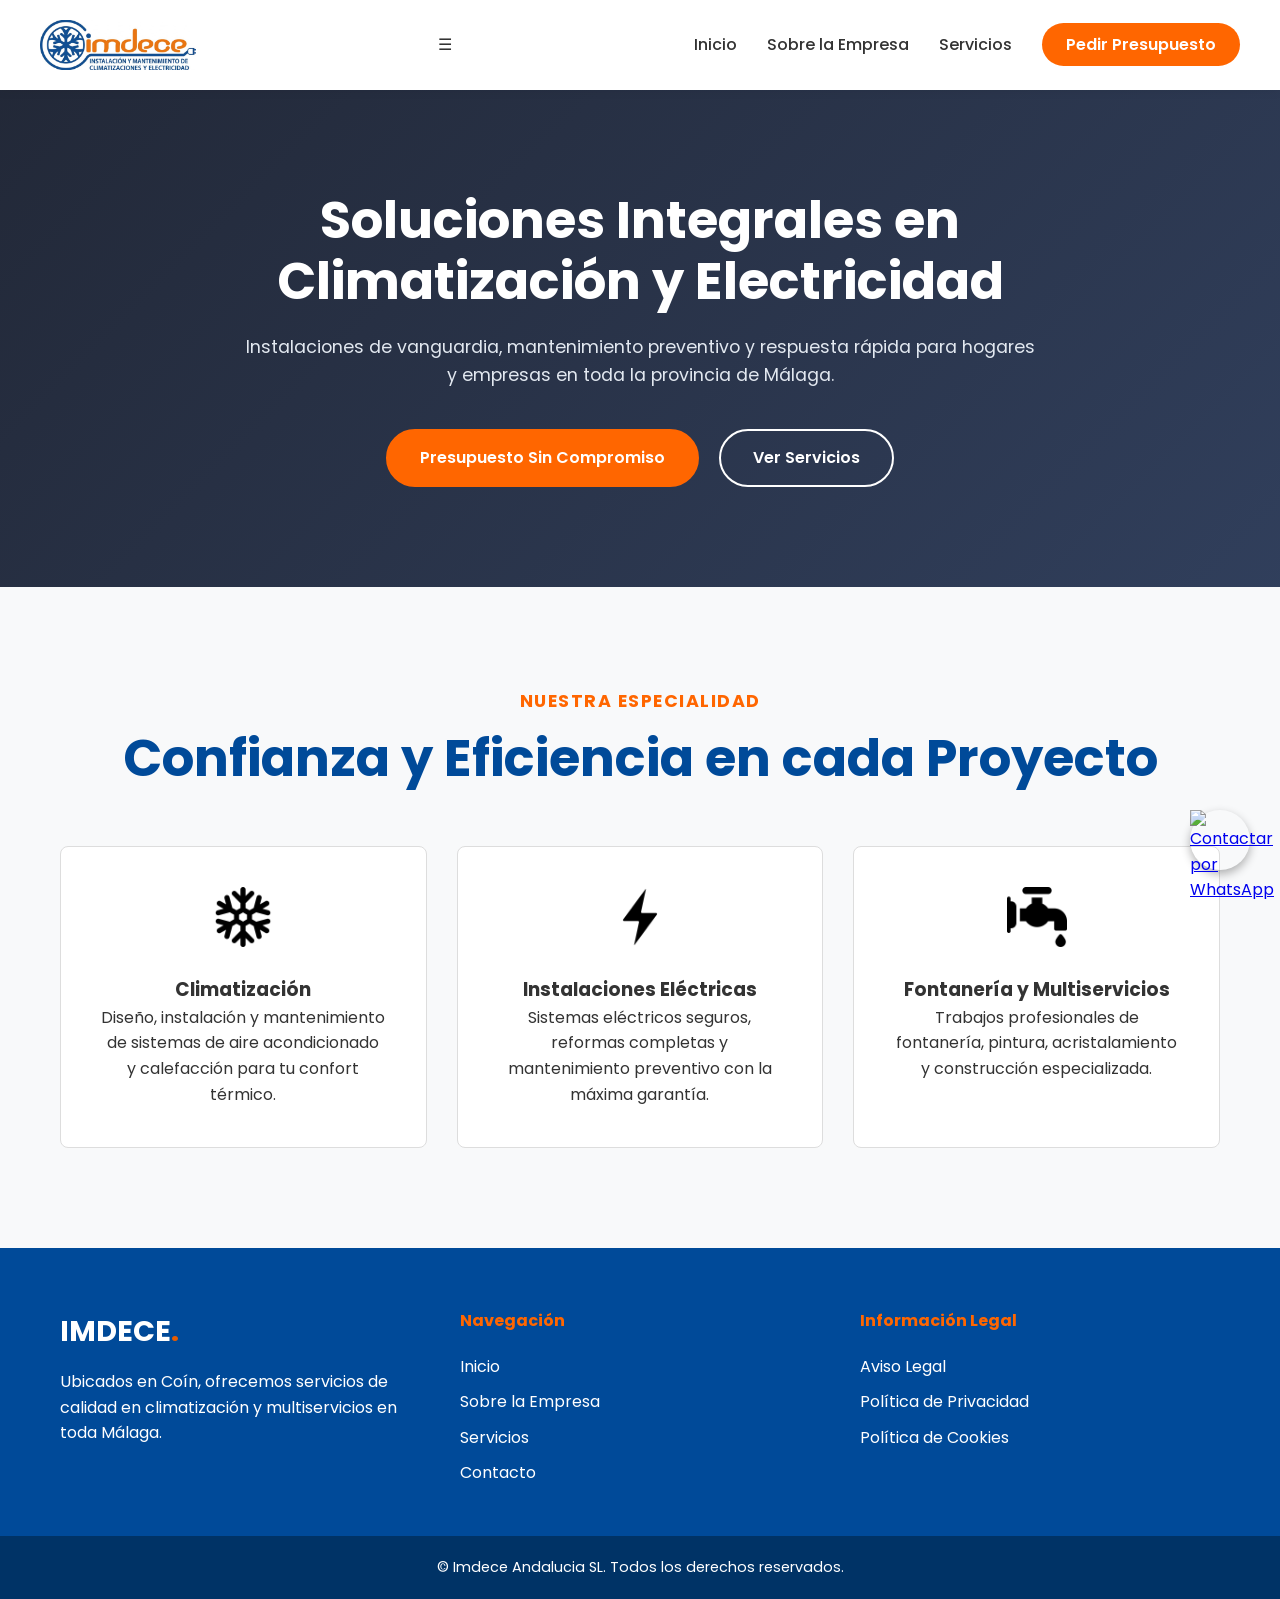
==== index.html @ d40ebedf "He modificado un par de cosas en el css para que la pagina se pueda ver bien en dispositivos móviles" ====
<!DOCTYPE html>
<html lang="es">

<head>
    <meta charset="UTF-8">
    <meta name="viewport" content="width=device-width, initial-scale=1.0">
    <link rel="icon" href="images/favicon.ico?v=2" type="image/x-icon">
    <link rel="apple-touch-icon" sizes="180x180" href="images/apple-touch-icon.png?v=2">
    <link rel="icon" type="image/png" sizes="32x32" href="images/favicon-32x32.png?v=2">
    <link rel="icon" type="image/png" sizes="16x16" href="images/favicon-16x16.png?v=2">
    <title>IMDECE | Climatización, Electricidad y Fontanería en Málaga</title>

    <link rel="stylesheet" href="styles.css">
    <link href="https://fonts.googleapis.com/css2?family=Poppins:wght@300;400;600;700&display=swap" rel="stylesheet">

</head>

<body>
    <header>
        <div class="logo">
            <a href="index.html">
                <img src="images/logo.png" alt="Logo IMDECE" class="img-logo">
            </a>
        </div>

        <div class="boton-menu" id="menu-movil">&#9776;</div>

        <nav>
            <ul class="lista">
                <li><a href="index.html">Inicio</a></li>
                <li><a href="pages/sobreEmpresa.html">Sobre la Empresa</a></li>
                <li><a href="pages/servicios.html">Servicios</a></li>
                <li><a href="pages/contacto.html" class="btn-contacto">Pedir Presupuesto</a></li>
            </ul>
        </nav>
    </header>

    <main>
        <div id="inicio" class="portada-principal">
            <div class="contenedor">
                <div class="contenido-portada">
                    <h1>Soluciones Integrales en Climatización y Electricidad</h1>
                    <p>Instalaciones de vanguardia, mantenimiento preventivo y respuesta rápida para hogares y empresas
                        en toda la provincia de Málaga. </p>
                    <div class="botones-portada">
                        <a href="pages/contacto.html" class="boton-principal">Presupuesto Sin Compromiso</a>
                        <a href="pages/servicios.html" class="boton-secundario">Ver Servicios</a>
                    </div>
                </div>
            </div>
        </div>

        <div class="seccion-servicios">
            <div class="contenedor">
                <div class="cabecera-seccion">
                    <span class="etiqueta-seccion">Nuestra Especialidad</span>
                    <h2 class="titulo-seccion">Confianza y Eficiencia en cada Proyecto</h2>
                </div>

                <div class="cuadro-servicios">
                    <div class="tarjeta-servicio animacion-aparecer">
                        <div class="icono-tarjeta">
                            <img src="images/cristal-de-hielo.png" alt="Icono Climatización">
                        </div>
                        <h3>Climatización</h3>
                        <p>Diseño, instalación y mantenimiento de sistemas de aire acondicionado y calefacción para tu
                            confort térmico.</p>
                    </div>
                    <div class="tarjeta-servicio animacion-aparecer">
                        <div class="icono-tarjeta">
                            <img src="images/rayo.png" alt="Icono Electricidad">
                        </div>
                        <h3>Instalaciones Eléctricas</h3>
                        <p>Sistemas eléctricos seguros, reformas completas y mantenimiento preventivo con la máxima
                            garantía.</p>
                    </div>
                    <div class="tarjeta-servicio animacion-aparecer">
                        <div class="icono-tarjeta">
                            <img src="images/agua.png" alt="Icono Fontanería y Reformas">
                        </div>
                        <h3>Fontanería y Multiservicios</h3>
                        <p>Trabajos profesionales de fontanería, pintura, acristalamiento y construcción especializada.
                        </p>
                    </div>
                </div>
            </div>
        </div>

        </div>
        </div>
    </main>

    <footer>
        <div class="footer-contenedor">
            <div class="footer-columna">
                <h3 class="footer-logo">IMDECE<span class="punto-naranja">.</span></h3>
                <p>Ubicados en Coín, ofrecemos servicios de calidad en climatización y multiservicios en toda Málaga.
                </p>
            </div>

            <div class="footer-columna">
                <h4>Navegación</h4>
                <ul>
                    <li><a href="index.html">Inicio</a></li>
                    <li><a href="pages/sobreEmpresa.html">Sobre la Empresa</a></li>
                    <li><a href="pages/servicios.html">Servicios</a></li>
                    <li><a href="pages/contacto.html">Contacto</a></li>
                </ul>
            </div>

            <div class="footer-columna">
                <h4>Información Legal</h4>
                <ul>
                    <li><a href="#">Aviso Legal</a></li>
                    <li><a href="#">Política de Privacidad</a></li>
                    <li><a href="#">Política de Cookies</a></li>
                </ul>
            </div>
        </div>

        <div class="barra-copyright">
            <div class="footer-contenedor2">
                <p>&copy; <span id="anio-actual"></span> Imdece Andalucia SL. Todos los derechos reservados.</p>
            </div>
        </div>
    </footer>

    <a href="https://wa.me/34662602040" class="boton-whatsapp-flotante" target="_blank">
        <img src="images/WhatsApp.png" alt="Contactar por WhatsApp">
    </a>
    <script src="../js/javascript.js"></script>
</body>

</html>
---- styles.css ----
/* =========================================
   ESTILOS BASE (GLOBAL)
========================================= */
* {
    margin: 0;
    padding: 0;
    box-sizing: border-box;
}

body {
    font-family: 'Poppins', sans-serif;
    color: #333333;
    background-color: #ffffff;
    line-height: 1.6;
    display: flex;
    flex-direction: column;
    min-height: 100vh;
}

.contenedor {
    max-width: 1200px;
    margin: 0 auto;
    padding: 0 20px;
    width: 100%;
}

main {
    flex: 1;
}

/* =========================================
   CABECERA (GLOBAL - TODAS LAS PÁGINAS)
========================================= */
header {
    background-color: #ffffff;
    box-shadow: 0 2px 10px rgba(0, 0, 0, 0.05);
    position: sticky;
    top: 0;
    padding: 20px 40px; 
    display: flex;
    justify-content: space-between;
    align-items: center;
    z-index: 100;
}

.logo {
    display: flex;
    align-items: center;
    max-width: 200px; 
}

.img-logo {
    display: block;
    max-height: 50px; 
    width: 100%;      
    height: auto;    
    object-fit: contain; 
}

.lista {
    list-style: none;
    display: flex;
    align-items: center;
    gap: 30px;
}

.lista a {
    text-decoration: none;
    color: #333333;
    font-weight: 500;
    transition: color 0.3s ease;
}

.lista a:hover {
    color: #004a99;
}

.lista a.btn-contacto {
    background-color: #ff6600;
    color: #ffffff;
    padding: 10px 24px;
    border-radius: 50px;
    font-weight: 600;
    transition: all 0.3s ease;
}

.lista a.btn-contacto:hover {
    background-color: #e65c00;
}

/* =========================================
   PORTADAS (INDEX Y INTERNAS)
========================================= */
.portada-principal {
    background: linear-gradient(135deg, rgba(10, 17, 34, 0.9) 0%, rgba(26, 42, 74, 0.9) 100%);
    padding: 100px 0;
    text-align: center;
    color: #ffffff;
}

.contenido-portada {
    max-width: 800px;
    margin: 0 auto;
}

.contenido-portada h1 {
    font-size: 3.2rem;
    margin-bottom: 20px;
    line-height: 1.2;
}

.contenido-portada p {
    font-size: 1.1rem;
    color: #e2e8f0;
    margin-bottom: 40px;
}

.botones-portada {
    display: flex;
    justify-content: center;
    gap: 20px;
}

.boton-principal,
.boton-secundario {
    padding: 14px 32px;
    text-decoration: none;
    font-weight: 600;
    border-radius: 50px;
    transition: all 0.3s ease;
}

.boton-principal {
    background-color: #ff6600;
    color: #ffffff;
    border: 2px solid #ff6600;
}

.boton-principal:hover {
    background-color: #e65c00;
    border-color: #e65c00;
}

.boton-secundario {
    border: 2px solid #ffffff;
    color: #ffffff;
}

.boton-secundario:hover {
    background-color: #ffffff;
    color: #004a99;
}

.portada-interna {
    background: linear-gradient(135deg, rgba(10, 17, 34, 0.9) 0%, rgba(0, 74, 153, 0.9) 100%);
    padding: 60px 0;
    text-align: center;
    color: #ffffff;
}

/* =========================================
   SERVICIOS Y VALORES (INDEX Y EMPRESA)
========================================= */
.seccion-servicios,
.seccion-valores {
    padding: 100px 0;
    background-color: #f8f9fa;
}

.cabecera-seccion {
    text-align: center;
    margin-bottom: 60px;
}

.etiqueta-seccion {
    display: block;
    color: #ff6600;
    font-weight: 700;
    text-transform: uppercase;
    font-size: 1.1rem;
    letter-spacing: 1.5px;
    margin-bottom: 15px;
}

/* Títulos (Grande y a la izquierda por defecto) */
.titulo-seccion {
    color: #004a99;
    font-size: 3.2rem;
    font-weight: 700;
    margin-bottom: 20px;
    line-height: 1.1;
    text-align: left;
}

/* Obligamos a centrar los títulos en la cabecera de la página principal */
.cabecera-seccion .titulo-seccion {
    text-align: center;
}

.cuadro-servicios,
.cuadro-valores {
    display: grid;
    grid-template-columns: repeat(auto-fit, minmax(300px, 1fr));
    gap: 30px;
}

.tarjeta-servicio,
.tarjeta-valor {
    background-color: #ffffff;
    border: 1px solid #dddddd;
    padding: 40px;
    text-align: center;
    border-radius: 8px;
    transition: transform 0.3s ease, box-shadow 0.3s ease;
}

.tarjeta-servicio:hover,
.tarjeta-valor:hover {
    transform: translateY(-8px);
    box-shadow: 0 10px 20px rgba(0, 0, 0, 0.1);
}

.icono-tarjeta img,
.icono-valor img {
    width: 60px;
    margin-bottom: 20px;
}

/* =========================================
   PÁGINA SOBRE LA EMPRESA (INTERNA)
========================================= */
.informacion-empresa {
    padding: 80px 0;
}

.contenedor-cuadro-informacion {
    display: grid;
    grid-template-columns: 1fr 1fr;
    gap: 50px;
    align-items: center;
}

/* Texto despegado de la izquierda */
.texto-informacion {
    text-align: left;
    padding-left: 40px;
    padding-right: 20px;
}

.texto-informacion p {
    font-size: 1.15rem;
    margin-bottom: 15px;
}

/* FOTO REAL AJUSTADA (OBJECT-FIT) */
.espacio-imagen {
    background-color: #f8f9fa; 
    height: 400px; 
    border-radius: 12px; 
    border: none; 
    overflow: hidden; 
    box-shadow: 0 10px 30px rgba(0,0,0,0.1); 
}

.espacio-imagen img {
    width: 100%;
    height: 100%;
    object-fit: cover; 
    object-position: center; 
}

/* =========================================
   FOOTER (GLOBAL - TODAS LAS PÁGINAS)
========================================= */
footer {
    background-color: #004a99;
    color: #ffffff;
    padding-top: 60px;
    margin-top: auto;
}

.footer-contenedor {
    max-width: 1200px;
    margin: 0 auto;
    padding: 0 20px;
    display: grid;
    grid-template-columns: repeat(auto-fit, minmax(250px, 1fr));
    gap: 40px;
    margin-bottom: 40px;
}

.footer-logo {
    font-size: 1.8rem;
    margin-bottom: 15px;
}

.footer-columna h4 {
    color: #ff6600;
    margin-bottom: 20px;
}

.footer-columna ul {
    list-style: none;
}

.footer-columna li {
    margin-bottom: 10px;
}

.footer-columna a {
    color: #ffffff;
    text-decoration: none;
}
.footer-columna ul li a:hover {
    color: #ff6600; 
    transition: color 0.3s ease; 
}
.punto-naranja{
    color: #e65c00;
}

.barra-copyright {
    background-color: #003366;
    padding: 20px;
    text-align: center;
    font-size: 0.9rem;
}

/* =========================================
   BOTÓN WHATSAPP (GLOBAL - FLOTANTE)
========================================= */
.boton-whatsapp-flotante {
    position: fixed;
    bottom: 30px;
    right: 30px;
    width: 60px;
    height: 60px;
    border-radius: 50%;
    box-shadow: 0 4px 10px rgba(0, 0, 0, 0.3);
    z-index: 999;
}

.boton-whatsapp-flotante img {
    width: 100%;
    height: 100%;
}

/* =========================================
   PÁGINA DE CONTACTO 
========================================= */

.hero-contacto {
    background: linear-gradient(135deg, rgba(10, 17, 34, 0.9) 0%, rgba(26, 42, 74, 0.9) 100%);
    padding: 60px 20px;
    text-align: center;
    color: #ffffff;
}

.hero-titulo {
    font-size: 3rem;
    margin-bottom: 15px;
    line-height: 1.2;
}

.hero-descripcion {
    font-size: 1rem;
    max-width: 550px;
    margin: 0 auto;
    opacity: 0.9;
}

.tarjetas-rapidas {
    background-color: #FF7600;
    display: grid;
    grid-template-columns: repeat(4, 1fr);
}

.tarjeta-rapida {
    padding: 28px 24px;
    display: flex;
    align-items: center;
    gap: 15px;
    border-right: 1px solid rgba(255, 255, 255, 0.2);
    transition: background 0.2s;
}

.tarjeta-rapida:last-child {
    border-right: none;
}

.tarjeta-rapida:hover {
    background: rgba(255, 255, 255, 0.08);
}

.tarjeta-urgencia {
    background: rgba(0, 0, 0, 0.1);
}

.tarjeta-icono {
    font-size: 32px;
}

.tarjeta-info {
    color: #ffffff;
}

.tarjeta-titulo {
    font-weight: 700;
    font-size: 15px;
}

.tarjeta-texto {
    font-size: 12px;
    opacity: 0.9;
}

.seccion-contacto {
    padding: 80px 20px;
    background-color: #f8f9fa;
    display: grid;
    grid-template-columns: 1fr 380px;
    gap: 40px;
    max-width: 1200px;
    margin: 0 auto;
}

.formulario-principal {
    background-color: #ffffff;
    border-radius: 12px;
    overflow: hidden;
    box-shadow: 0 4px 20px rgba(0, 0, 0, 0.08);
}

.formulario-header {
    background: linear-gradient(135deg, rgba(10, 17, 34, 0.9) 0%, rgba(26, 42, 74, 0.9) 100%);
    padding: 18px 25px;
    display: flex;
    align-items: center;
    gap: 10px;
}

.form-header-icono {
    font-size: 20px;
}

.form-header-titulo {
    color: #ffffff;
    font-size: 18px;
    font-weight: 600;
    margin: 0;
}

.formulario-cuerpo {
    padding: 30px;
}

.fila-dos-columnas {
    display: grid;
    grid-template-columns: 1fr 1fr;
    gap: 18px;
    margin-bottom: 15px;
}

.campo-formulario {
    margin-bottom: 18px;
}

.campo-formulario label {
    display: block;
    font-size: 11px;
    font-weight: 700;
    text-transform: uppercase;
    letter-spacing: 0.8px;
    color: #666;
    margin-bottom: 6px;
}

.requerido {
    color: #FF7600;
}

.campo-formulario input,
.campo-formulario textarea {
    width: 100%;
    padding: 11px 14px;
    border: 1.5px solid #e0e0e0;
    border-radius: 8px;
    font-family: 'Poppins', sans-serif;
    font-size: 14px;
    transition: all 0.2s;
}

.campo-formulario input:focus,
.campo-formulario textarea:focus {
    border-color: #004a99;
    outline: none;
    box-shadow: 0 0 0 3px rgba(11, 128, 211, 0.1);
}

.lista-servicios {
    display: flex;
    flex-wrap: wrap;
    gap: 8px;
    margin-top: 5px;
}

.chip-servicio {
    background-color: #ffffff;
    border: 1.5px solid #e0e0e0;
    padding: 6px 16px;
    border-radius: 30px;
    font-size: 12px;
    font-weight: 500;
    cursor: pointer;
    transition: all 0.2s;
}

.chip-servicio:hover, .chip-servicio.seleccionado {
    background: #004a99;
    color: #ffffff;
    border-color: #004a99;
}

.campo-checkbox {
    display: flex;
    align-items: center;
    gap: 10px;
    margin: 20px 0;
}

.campo-checkbox input {
    width: 17px;
    height: 17px;
    cursor: pointer;
    accent-color: #004a99;
}

.campo-checkbox label {
    font-size: 12px;
    cursor: pointer;
}

.campo-checkbox a {
    color: #004a99;
    text-decoration: none;
}

.boton-primario {
    width: 100%;
    background: #FF7600;
    border: none;
    padding: 14px;
    color: #ffffff;
    font-weight: 700;
    font-size: 14px;
    text-transform: uppercase;
    letter-spacing: 1px;
    border-radius: 8px;
    cursor: pointer;
    transition: all 0.2s;
    font-family: 'Poppins', sans-serif;
}

.boton-primario:hover {
    transform: translateY(-2px);
    box-shadow: 0 4px 12px rgba(255, 118, 0, 0.3);
}

.info-lateral {
    display: flex;
    flex-direction: column;
    gap: 20px;
}

.bloque-info, .bloque-mapa {
    background-color: #ffffff;
    border-radius: 12px;
    overflow: hidden;
    box-shadow: 0 4px 16px rgba(0, 0, 0, 0.05);
}

.bloque-header {
    background: linear-gradient(135deg, rgba(10, 17, 34, 0.9) 0%, rgba(26, 42, 74, 0.9) 100%);
    padding: 14px 20px;
    display: flex;
    align-items: center;
    gap: 8px;
}

.bloque-icono {
    font-size: 16px;
}

.bloque-titulo {
    color: #ffffff;
    font-size: 14px;
    font-weight: 700;
    margin: 0;
    text-transform: uppercase;
    letter-spacing: 1px;
}

.bloque-contenido {
    padding: 15px 20px;
}

.bloque-contenido p {
    margin-bottom: 12px;
    font-size: 13px;
}

.mapa-visual {
    background: linear-gradient(145deg, #c8dff0, #a5c8e4);
    padding: 25px;
    text-align: center;
}

.mapa-pin {
    font-size: 32px;
    animation: rebote 2s infinite;
}

@keyframes rebote {
    0%, 100% { transform: translateY(0); }
    50% { transform: translateY(-5px); }
}

.mapa-nombre {
    font-weight: 700;
    margin-top: 8px;
    color: #1a2a3a;
}

.mapa-direccion {
    background: linear-gradient(135deg, rgba(10, 17, 34, 0.9) 0%, rgba(26, 42, 74, 0.9) 100%);
    color: rgba(255, 255, 255, 0.85);
    padding: 12px 18px;
    font-size: 11px;
    text-align: center;
}

.faq-seccion {
    padding: 80px 20px;
    background-color: #ffffff;
    max-width: 1200px;
    margin: 0 auto;
}

.faq-header {
    text-align: center;
    margin-bottom: 60px;
}

.faq-etiqueta {
    display: block;
    color: #FF7600;
    font-weight: 700;
    text-transform: uppercase;
    font-size: 1rem;
    letter-spacing: 1.5px;
    margin-bottom: 15px;
}

.faq-titulo {
    color: #004a99;
    font-size: 2.5rem;
    font-weight: 700;
    margin-bottom: 20px;
    line-height: 1.1;
}

.texto-terciario {
    color: #FF7600;
}

.faq-lista {
    display: grid;
    grid-template-columns: repeat(2, 1fr);
    gap: 16px;
}

.faq-item {
    border: 1.5px solid #e0e0e0;
    border-radius: 10px;
    overflow: hidden;
}

.faq-pregunta {
    background-color: #fafafa;
    padding: 16px 20px;
    font-weight: 600;
    font-size: 14px;
    cursor: pointer;
    display: flex;
    justify-content: space-between;
    align-items: center;
    transition: all 0.2s;
}

.faq-pregunta:hover {
    background: #004a99;
    color: #ffffff;
}

.faq-mas {
    font-size: 20px;
    font-weight: 600;
}

.faq-respuesta {
    padding: 0 20px;
    max-height: 0;
    overflow: hidden;
    transition: 0.3s ease;
    font-size: 13px;
    color: #666;
}

.faq-respuesta.abierta {
    padding: 16px 20px;
    max-height: 150px;
}

/* =========================================
   📱 RESPONSIVE (ADAPTACIÓN PARA MÓVILES)
========================================= */
@media (max-width: 768px) {
    /* Ajuste de cabecera y títulos */
    header { padding: 15px 20px; }
    .titulo-seccion, .hero-titulo { font-size: 2.2rem; text-align: center; }
    .contenido-portada h1 { font-size: 2.5rem; }
    .portada-principal { padding: 60px 0; }
    .boton-menu { display: block; font-size: 1.8rem; color: #004a99; cursor: pointer; }
    .lista { display: none; } /* Ocultar menú en móvil hasta que haya JS */

    /* Página Sobre la Empresa */
    .contenedor-cuadro-informacion { grid-template-columns: 1fr; gap: 30px; }
    .texto-informacion { padding-left: 0; padding-right: 0; text-align: center; }

    /* Página Contacto */
    .seccion-contacto { grid-template-columns: 1fr; }
    .tarjetas-rapidas { grid-template-columns: 1fr 1fr; }
    .tarjeta-rapida { border-bottom: 1px solid rgba(255, 255, 255, 0.2); }
    .fila-dos-columnas { grid-template-columns: 1fr; }
    .faq-lista { grid-template-columns: 1fr; }
}

@media (max-width: 480px) {
    .tarjetas-rapidas { grid-template-columns: 1fr; }
    .botones-portada { flex-direction: column; }
}
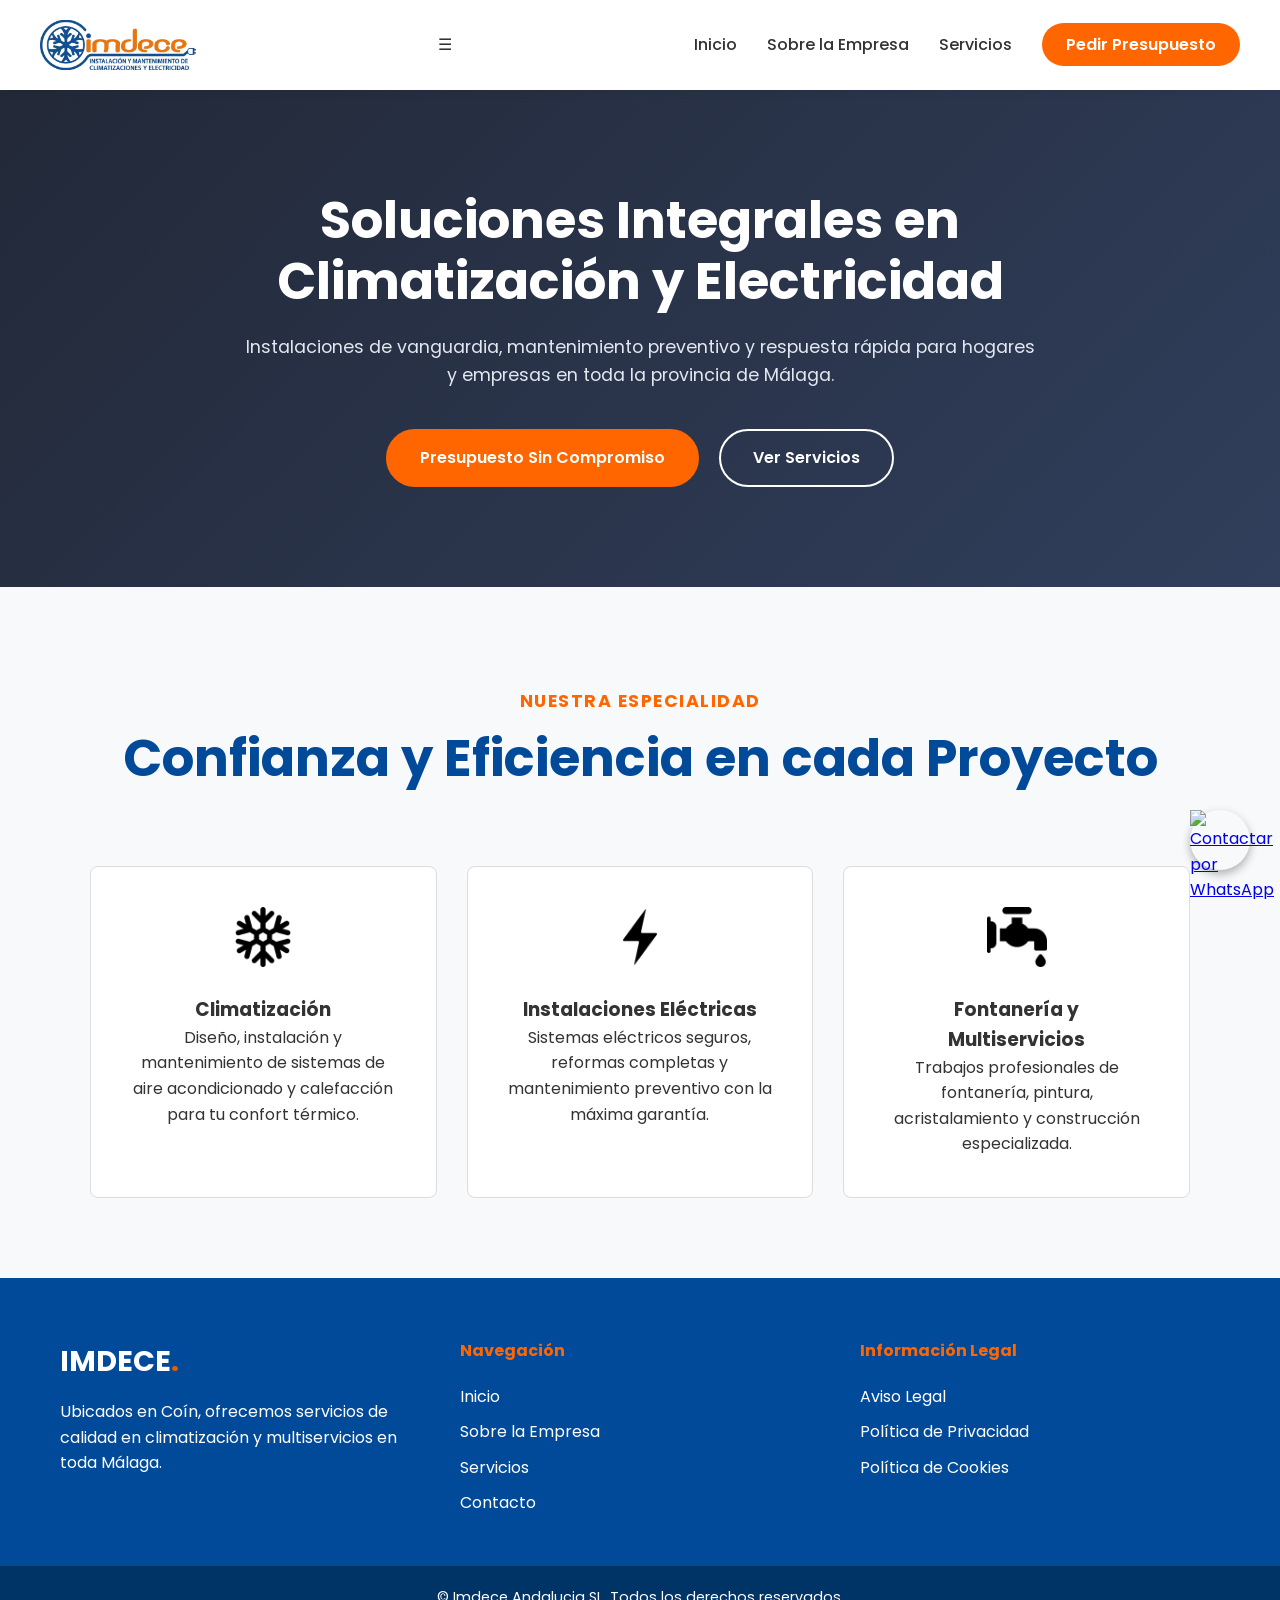
==== commit 111945d6: "He actualizado un par de cosas para hacer el js proximamente" ====
--- a/index.html
+++ b/index.html
@@ -38,13 +38,15 @@
     <main>
         <div id="inicio" class="portada-principal">
             <div class="contenedor">
-                <div class="contenido-portada">
+                <div id="caja-estilos" class="contenido-portada">
                     <h1>Soluciones Integrales en Climatización y Electricidad</h1>
-                    <p>Instalaciones de vanguardia, mantenimiento preventivo y respuesta rápida para hogares y empresas
+                    <p id="textoCambiarContenido">Instalaciones de vanguardia, mantenimiento preventivo y respuesta
+                        rápida para hogares y empresas
                         en toda la provincia de Málaga. </p>
                     <div class="botones-portada">
-                        <a href="pages/contacto.html" class="boton-principal">Presupuesto Sin Compromiso</a>
-                        <a href="pages/servicios.html" class="boton-secundario">Ver Servicios</a>
+                        <a id="btnCambiarContenido" href="pages/contacto.html" class="boton-principal">Presupuesto Sin
+                            Compromiso</a>
+                        <a id="btnCambiarEstilos" href="pages/servicios.html" class="boton-secundario">Ver Servicios</a>
                     </div>
                 </div>
             </div>
@@ -58,9 +60,9 @@
                 </div>
 
                 <div class="cuadro-servicios">
-                    <div class="tarjeta-servicio animacion-aparecer">
+                    <div id="btnAnimar1" class="tarjeta-servicio animacion-aparecer">
                         <div class="icono-tarjeta">
-                            <img src="images/cristal-de-hielo.png" alt="Icono Climatización">
+                            <img id="cuadroAnimar" src="images/cristal-de-hielo.png" alt="Icono Climatización">
                         </div>
                         <h3>Climatización</h3>
                         <p>Diseño, instalación y mantenimiento de sistemas de aire acondicionado y calefacción para tu
@@ -128,7 +130,7 @@
     <a href="https://wa.me/34662602040" class="boton-whatsapp-flotante" target="_blank">
         <img src="images/WhatsApp.png" alt="Contactar por WhatsApp">
     </a>
-    <script src="../js/javascript.js"></script>
+    <script src="js/javascript.js"></script>
 </body>
 
 </html>
--- a/styles.css
+++ b/styles.css
@@ -721,31 +721,594 @@
     max-height: 150px;
 }
 
+
 /* =========================================
-   📱 RESPONSIVE (ADAPTACIÓN PARA MÓVILES)
+   PÁGINA DE SERVICIOS (ZIG-ZAG)
 ========================================= */
+
+/* Activo en el menú */
+.lista a.activo {
+    color: #FF7600;
+    font-weight: 600;
+}
+
+/* Servicios en zig-zag */
+.servicio-zigzag {
+    padding: 80px 0;
+    background-color: #ffffff;
+}
+
+.servicio-zigzag.alterno {
+    background-color: #f8f9fa;
+}
+
+.servicio-contenido {
+    display: grid;
+    grid-template-columns: 1fr 1fr;
+    gap: 60px;
+    align-items: center;
+}
+
+.servicio-texto {
+    padding: 20px;
+}
+
+
+.servicio-titulo {
+    font-size: 2.2rem;
+    color: linear-gradient(135deg, rgba(10, 17, 34, 0.9) 0%, rgba(26, 42, 74, 0.9) 100%);;
+    margin-bottom: 20px;
+    font-weight: 700;
+}
+
+.servicio-descripcion {
+    font-size: 1rem;
+    color: #555;
+    margin-bottom: 25px;
+    line-height: 1.6;
+}
+
+.servicio-lista {
+    list-style: disc;
+    padding-left: 20px;
+    margin: 0;
+}
+
+.servicio-lista li {
+    margin-bottom: 12px;
+    font-size: 0.95rem;
+    color: #444;
+    line-height: 1.5;
+}
+
+/* Imágenes placeholder */
+.servicio-imagen {
+    display: flex;
+    justify-content: center;
+    align-items: center;
+}
+
+.imagen-placeholder {
+    width: 100%;
+    height: 350px;
+    border-radius: 16px;
+    display: flex;
+    flex-direction: column;
+    justify-content: center;
+    align-items: center;
+    gap: 15px;
+    font-size: 64px;
+    color: white;
+    text-align: center;
+    box-shadow: 0 10px 30px rgba(0, 0, 0, 0.1);
+    transition: transform 0.3s ease;
+}
+
+.imagen-placeholder:hover {
+    transform: scale(1.02);
+}
+
+.imagen-placeholder p {
+    font-size: 1.2rem;
+    font-weight: 600;
+    margin: 0;
+}
+
+.climatizacion-img {
+    border: 5px;
+    border-radius: 10px;
+}
+
+.electricidad-img {
+    border: 5px;
+    border-radius: 10px;
+}
+
+.fontaneria-img {
+    border: 5px;
+    border-radius: 10px;
+}
+
+.mantenimiento-img {
+    border: 5px;
+    border-radius: 10px;
+}
+
+.especiales-img {
+    border: 5px;
+    border-radius: 10px;
+}
+
+/* BOTÓN ENORME DE PRESUPUESTO */
+.boton-presupuesto-enorme {
+    padding: 80px 20px;
+    text-align: center;
+}
+
+.presupuesto-contenido h2 {
+    font-size: 2.8rem;
+    color: black;
+    margin-bottom: 15px;
+    font-weight: 700;
+}
+
+.presupuesto-contenido p {
+    font-size: 1.2rem;
+    color: black;
+    margin-bottom: 40px;
+}
+
+.boton-presupuesto-gigante {
+    display: inline-block;
+    background: linear-gradient(90deg, #FF7600, #FFA400);
+    color: #ffffff;
+    font-size: 1.5rem;
+    font-weight: 800;
+    padding: 20px 50px;
+    border-radius: 60px;
+    text-decoration: none;
+    text-transform: uppercase;
+    letter-spacing: 2px;
+    transition: all 0.3s ease;
+    box-shadow: 0 10px 30px rgba(0, 0, 0, 0.2);
+}
+
+.boton-presupuesto-gigante:hover {
+    transform: translateY(-5px);
+    box-shadow: 0 20px 40px rgba(0, 0, 0, 0.3);
+    background: linear-gradient(90deg, #e65c00, #e69500);
+}
+/* =========================================
+   📱 RESPONSIVE (ADAPTACIÓN PARA TODAS LAS PÁGINAS)
+   ========================================= */
+
+/* Pantallas medianas (tablets) */
+@media (max-width: 992px) {
+    /* ========== SERVICIOS (zig-zag) ========== */
+    .servicio-contenido {
+        grid-template-columns: 1fr;
+        gap: 30px;
+    }
+    
+    .servicio-zigzag.alterno .servicio-contenido {
+        grid-template-columns: 1fr;
+    }
+    
+    .servicio-texto {
+        order: 2;
+    }
+    
+    .servicio-imagen {
+        order: 1;
+    }
+    
+    .imagen-placeholder {
+        height: 280px;
+    }
+    
+    /* ========== CONTACTO ========== */
+    .seccion-contacto {
+        grid-template-columns: 1fr;
+        padding: 50px 20px;
+    }
+    
+    .cuadro-contacto-grid {
+        grid-template-columns: 1fr;
+    }
+    
+    .tarjetas-rapidas {
+        grid-template-columns: repeat(2, 1fr);
+    }
+    
+    .tarjeta-rapida {
+        border-right: none;
+        border-bottom: 1px solid rgba(255, 255, 255, 0.2);
+    }
+    
+    .faq-lista {
+        grid-template-columns: 1fr;
+    }
+    
+    /* ========== BOTÓN PRESUPUESTO ========== */
+    .presupuesto-contenido h2 {
+        font-size: 2rem;
+    }
+    
+    .boton-presupuesto-gigante {
+        font-size: 1.2rem;
+        padding: 15px 35px;
+    }
+}
+
+/* Pantallas pequeñas (móviles) */
 @media (max-width: 768px) {
-    /* Ajuste de cabecera y títulos */
-    header { padding: 15px 20px; }
-    .titulo-seccion, .hero-titulo { font-size: 2.2rem; text-align: center; }
-    .contenido-portada h1 { font-size: 2.5rem; }
-    .portada-principal { padding: 60px 0; }
-    .boton-menu { display: block; font-size: 1.8rem; color: #004a99; cursor: pointer; }
-    .lista { display: none; } /* Ocultar menú en móvil hasta que haya JS */
-
-    /* Página Sobre la Empresa */
-    .contenedor-cuadro-informacion { grid-template-columns: 1fr; gap: 30px; }
-    .texto-informacion { padding-left: 0; padding-right: 0; text-align: center; }
-
-    /* Página Contacto */
-    .seccion-contacto { grid-template-columns: 1fr; }
-    .tarjetas-rapidas { grid-template-columns: 1fr 1fr; }
-    .tarjeta-rapida { border-bottom: 1px solid rgba(255, 255, 255, 0.2); }
-    .fila-dos-columnas { grid-template-columns: 1fr; }
-    .faq-lista { grid-template-columns: 1fr; }
-}
-
+    /* ========== CABECERA GENERAL ========== */
+    header {
+        flex-direction: column;
+        padding: 15px 20px;
+        gap: 15px;
+    }
+    
+    .logo {
+        justify-content: center;
+    }
+    
+    .lista {
+        flex-wrap: wrap;
+        justify-content: center;
+        gap: 15px;
+    }
+    
+    /* ========== TÍTULOS Y TEXTOS ========== */
+    .titulo-seccion,
+    .hero-titulo {
+        font-size: 2rem;
+        text-align: center;
+    }
+    
+    .contenido-portada h1 {
+        font-size: 2rem;
+    }
+    
+    .contenido-portada p {
+        font-size: 0.9rem;
+    }
+    
+    .portada-principal,
+    .portada-interna {
+        padding: 50px 0;
+    }
+    
+    /* ========== SERVICIOS (zig-zag) ========== */
+    .servicio-zigzag {
+        padding: 50px 0;
+    }
+    
+    .servicio-titulo {
+        font-size: 1.8rem;
+        text-align: center;
+    }
+    
+    .servicio-descripcion {
+        text-align: center;
+    }
+    
+    .servicio-lista li {
+        font-size: 0.85rem;
+    }
+    
+    .servicio-icono {
+        text-align: center;
+    }
+    
+    .imagen-placeholder {
+        height: 220px;
+        font-size: 48px;
+    }
+    
+    .imagen-placeholder p {
+        font-size: 0.9rem;
+    }
+    
+    /* ========== CONTACTO ========== */
+    .hero-titulo {
+        font-size: 2rem;
+    }
+    
+    .hero-descripcion {
+        font-size: 0.9rem;
+    }
+    
+    .tarjetas-rapidas {
+        grid-template-columns: 1fr;
+    }
+    
+    .tarjeta-rapida {
+        border-bottom: 1px solid rgba(255, 255, 255, 0.2);
+    }
+    
+    .fila-dos-columnas {
+        grid-template-columns: 1fr;
+        gap: 0;
+    }
+    
+    .formulario-cuerpo {
+        padding: 20px;
+    }
+    
+    .form-header-titulo {
+        font-size: 16px;
+    }
+    
+    .faq-titulo {
+        font-size: 1.8rem;
+    }
+    
+    .faq-pregunta {
+        font-size: 13px;
+    }
+    
+    .bloque-contenido p {
+        font-size: 12px;
+    }
+    
+    .mapa-visual {
+        padding: 20px;
+    }
+    
+    .mapa-pin {
+        font-size: 28px;
+    }
+    
+    .mapa-nombre {
+        font-size: 12px;
+    }
+    
+    .mapa-direccion {
+        font-size: 10px;
+    }
+    
+    /* ========== BOTÓN PRESUPUESTO ENORME ========== */
+    .boton-presupuesto-enorme {
+        padding: 50px 20px;
+    }
+    
+    .presupuesto-contenido h2 {
+        font-size: 1.5rem;
+    }
+    
+    .presupuesto-contenido p {
+        font-size: 0.9rem;
+    }
+    
+    .boton-presupuesto-gigante {
+        font-size: 0.9rem;
+        padding: 12px 25px;
+    }
+    
+    /* ========== SOBRE LA EMPRESA ========== */
+    .contenedor-cuadro-informacion {
+        grid-template-columns: 1fr;
+        gap: 30px;
+    }
+    
+    .texto-informacion {
+        padding-left: 0;
+        padding-right: 0;
+        text-align: center;
+    }
+    
+    .espacio-imagen {
+        height: 250px;
+    }
+    
+    /* ========== BOTONES ========== */
+    .botones-portada {
+        flex-direction: column;
+        align-items: center;
+        gap: 15px;
+    }
+    
+    .boton-principal,
+    .boton-secundario {
+        padding: 10px 24px;
+        font-size: 0.9rem;
+    }
+    
+    /* ========== FOOTER ========== */
+    .footer-contenedor {
+        grid-template-columns: 1fr;
+        text-align: center;
+        gap: 30px;
+    }
+    
+    .footer-columna h4 {
+        margin-bottom: 15px;
+    }
+    
+    .barra-copyright p {
+        font-size: 0.8rem;
+    }
+}
+
+/* Pantallas muy pequeñas (móviles pequeños) */
 @media (max-width: 480px) {
-    .tarjetas-rapidas { grid-template-columns: 1fr; }
-    .botones-portada { flex-direction: column; }
+    /* ========== CABECERA ========== */
+    .lista {
+        gap: 10px;
+    }
+    
+    .lista a {
+        font-size: 12px;
+    }
+    
+    .lista a.btn-contacto {
+        padding: 6px 16px;
+        font-size: 12px;
+    }
+    
+    /* ========== TÍTULOS ========== */
+    .hero-titulo {
+        font-size: 1.8rem;
+    }
+    
+    .servicio-titulo {
+        font-size: 1.5rem;
+    }
+    
+    .faq-titulo {
+        font-size: 1.5rem;
+    }
+    
+    /* ========== SERVICIOS ========== */
+    .imagen-placeholder {
+        height: 180px;
+        font-size: 40px;
+    }
+    
+    .servicio-lista li {
+        font-size: 0.8rem;
+    }
+    
+    /* ========== CONTACTO ========== */
+    .tarjetas-rapidas {
+        grid-template-columns: 1fr;
+    }
+    
+    .tarjeta-rapida {
+        padding: 15px;
+    }
+    
+    .tarjeta-icono {
+        font-size: 24px;
+    }
+    
+    .tarjeta-titulo {
+        font-size: 13px;
+    }
+    
+    .tarjeta-texto {
+        font-size: 10px;
+    }
+    
+    .formulario-header {
+        padding: 12px 18px;
+    }
+    
+    .form-header-titulo {
+        font-size: 14px;
+    }
+    
+    .campo-formulario label {
+        font-size: 10px;
+    }
+    
+    .campo-formulario input,
+    .campo-formulario textarea {
+        font-size: 12px;
+        padding: 8px 10px;
+    }
+    
+    .chip-servicio {
+        font-size: 10px;
+        padding: 4px 12px;
+    }
+    
+    .boton-primario {
+        font-size: 12px;
+        padding: 10px;
+    }
+    
+    .bloque-header {
+        padding: 10px 15px;
+    }
+    
+    .bloque-titulo {
+        font-size: 12px;
+    }
+    
+    .bloque-contenido p {
+        font-size: 11px;
+    }
+    
+    /* ========== BOTÓN PRESUPUESTO ========== */
+    .presupuesto-contenido h2 {
+        font-size: 1.2rem;
+    }
+    
+    .presupuesto-contenido p {
+        font-size: 0.8rem;
+    }
+    
+    .boton-presupuesto-gigante {
+        font-size: 0.8rem;
+        padding: 10px 20px;
+    }
+    
+    /* ========== BOTONES PORTADA ========== */
+    .botones-portada {
+        flex-direction: column;
+        gap: 15px;
+    }
+    
+    /* ========== FOOTER ========== */
+    .footer-logo {
+        font-size: 1.5rem;
+    }
+    
+    .footer-columna p,
+    .footer-columna li {
+        font-size: 12px;
+    }
+}
+
+/* Pantallas grandes (escritorio) - ajustes finos */
+@media (min-width: 1200px) {
+    .contenedor {
+        max-width: 1140px;
+    }
+    
+    .servicio-contenido {
+        gap: 80px;
+    }
+    
+    .servicio-titulo {
+        font-size: 2.5rem;
+    }
+}
+/* =========================================
+   CSS PARA EL JS
+========================================= */
+.estilo2 {
+    background-color: #004a99;
+    color: #ffffff;
+}
+
+.estilo2 h1,
+.estilo2 p,
+.estilo2 a {
+    color: #ffffff;
+}
+
+.animacion-aparecer {
+    opacity: 1; /*Dejarlo por ahora asi hasta hacer el js*/
+    transform: translateY(20px);
+}
+
+.visible {
+    opacity: 1;
+    transform: translateY(0);
+    transition: opacity 0.6s ease, transform 0.6s ease;
+}
+
+@keyframes moverDerechaRebote {
+    0% {
+        transform: translateX(0);
+    }
+    50% {
+        transform: translateX(20px) scale(1.05);
+    }
+    100% {
+        transform: translateX(0) scale(1);
+    }
 }
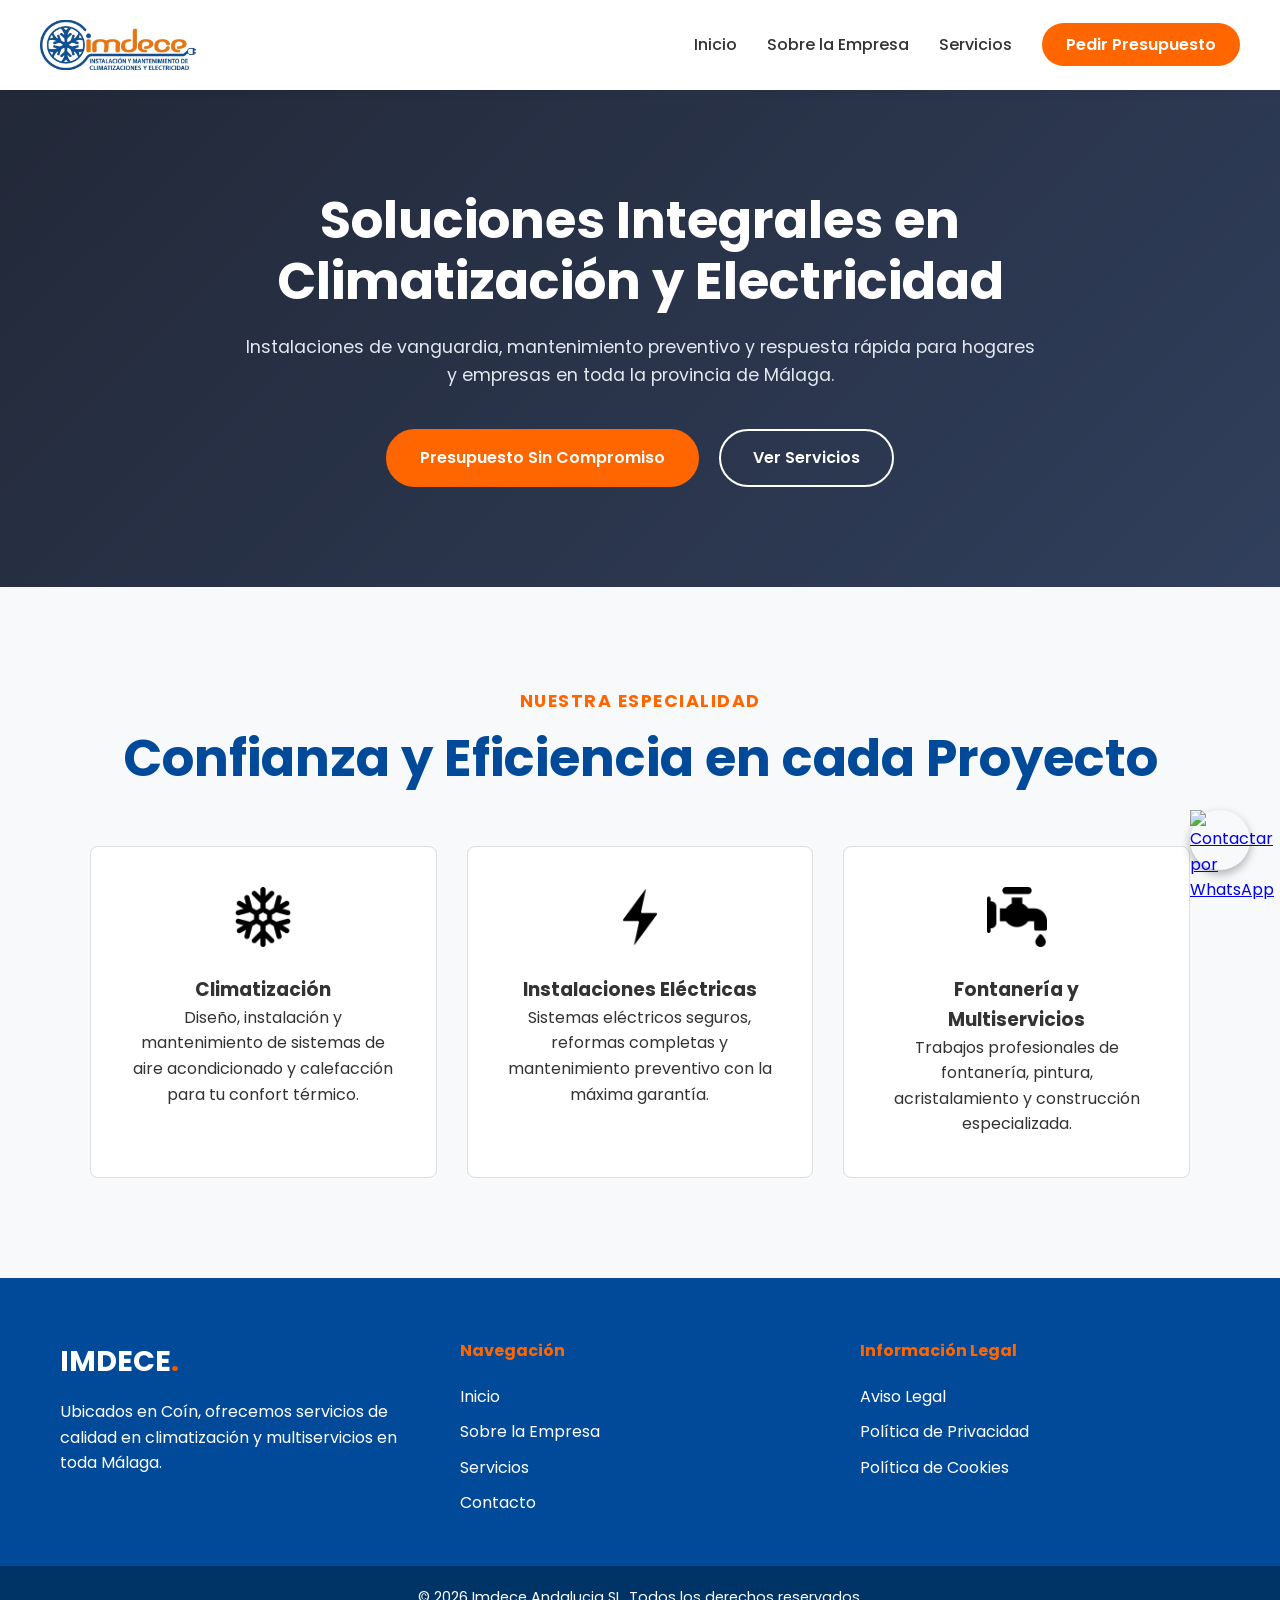
==== commit 98c85860: "Hice un poco de js para mostrar a la empresa un poco de animaciones" ====
--- a/index.html
+++ b/index.html
@@ -22,8 +22,6 @@
                 <img src="images/logo.png" alt="Logo IMDECE" class="img-logo">
             </a>
         </div>
-
-        <div class="boton-menu" id="menu-movil">&#9776;</div>
 
         <nav>
             <ul class="lista">
--- a/styles.css
+++ b/styles.css
@@ -1276,6 +1276,7 @@
         font-size: 2.5rem;
     }
 }
+<<<<<<< HEAD
 /* =========================================
    CSS PARA EL JS
 ========================================= */
@@ -1311,4 +1312,6 @@
     100% {
         transform: translateX(0) scale(1);
     }
-}+}
+=======
+>>>>>>> fa6157fc4dfe546443629c046f084de8dc0717c7
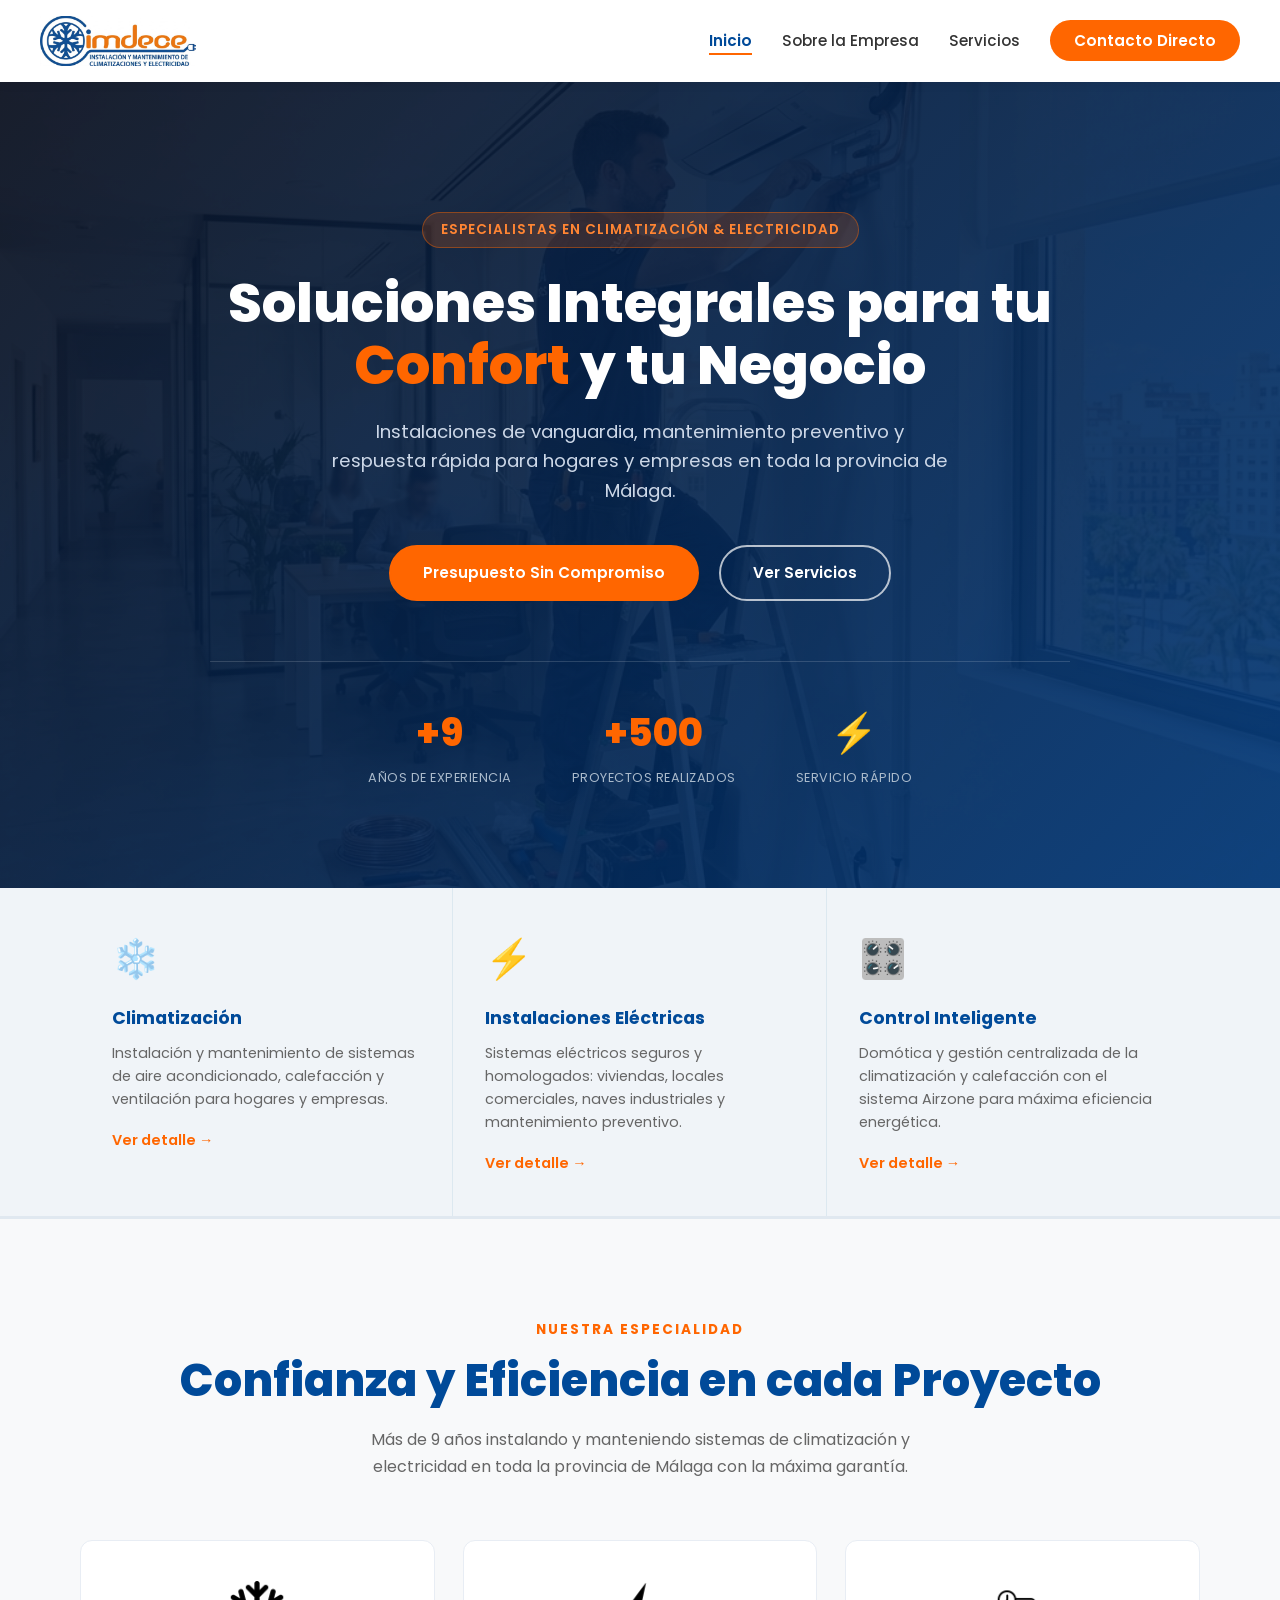
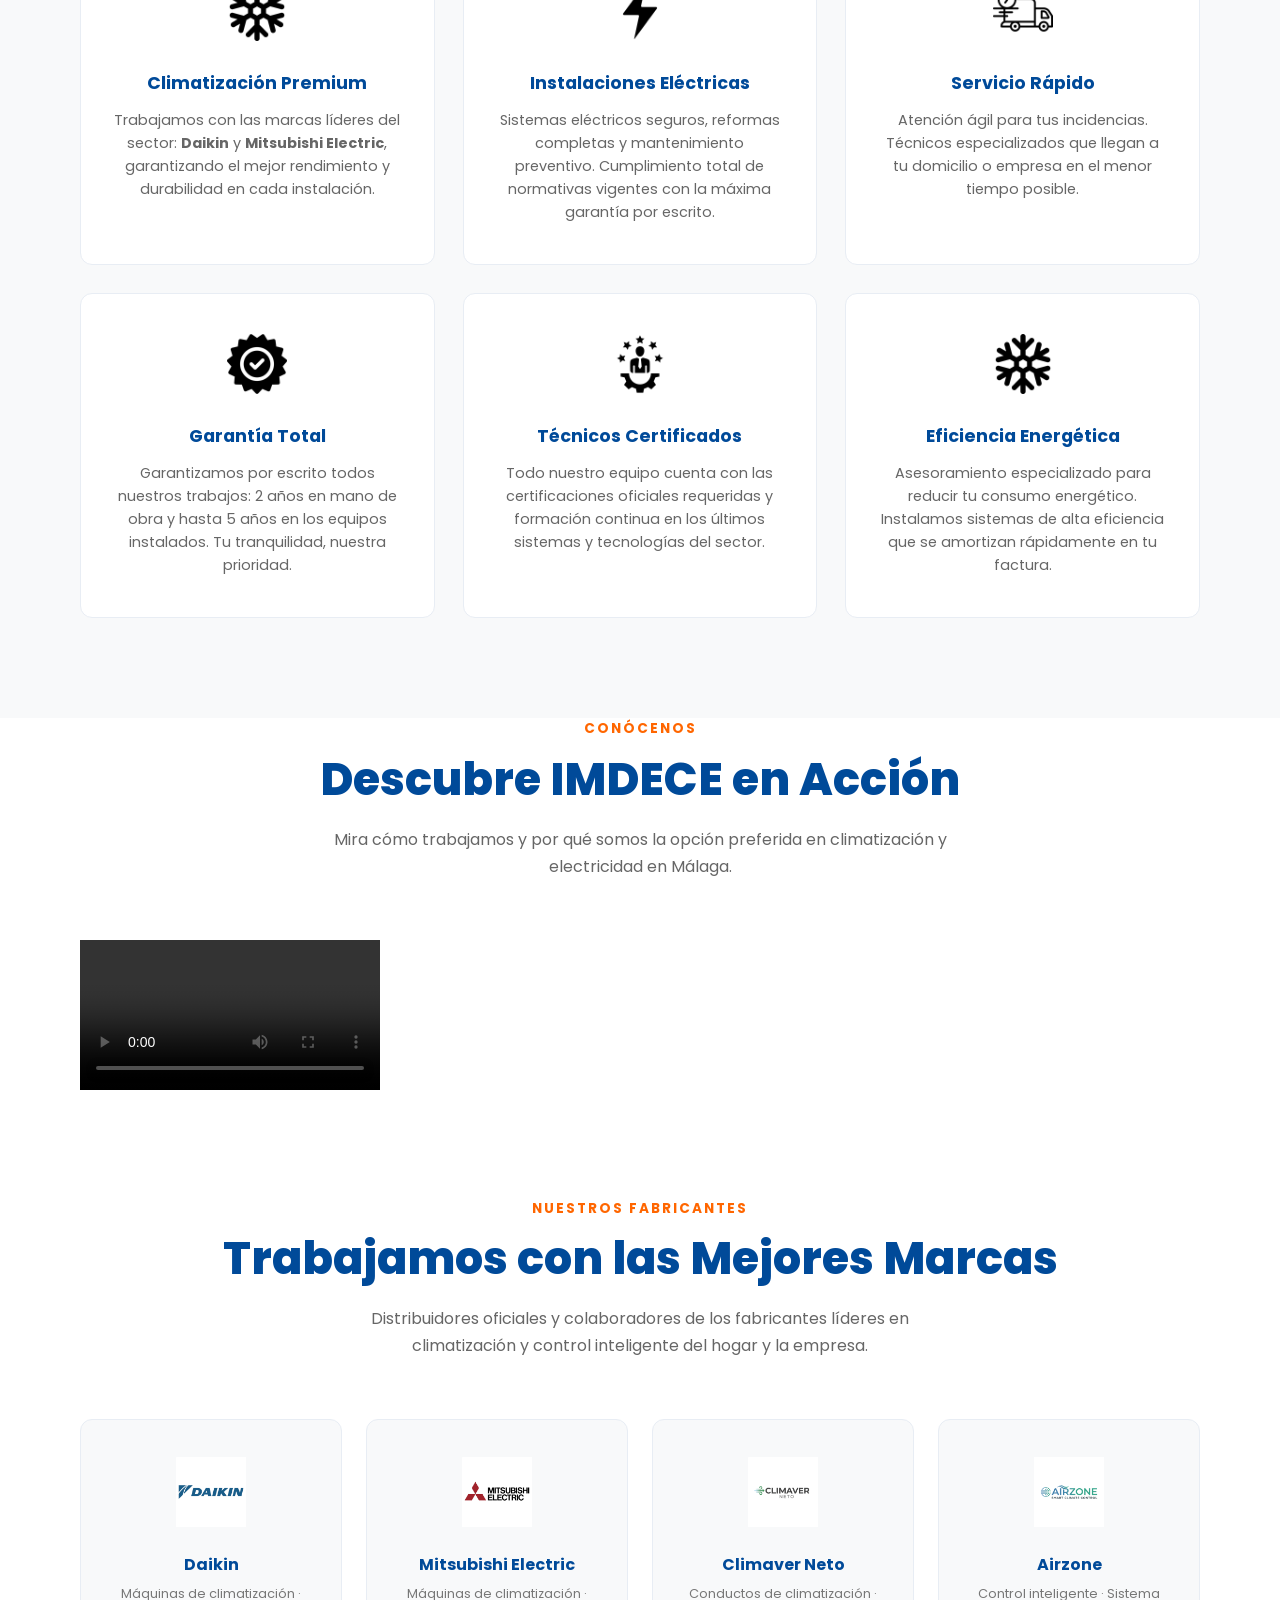
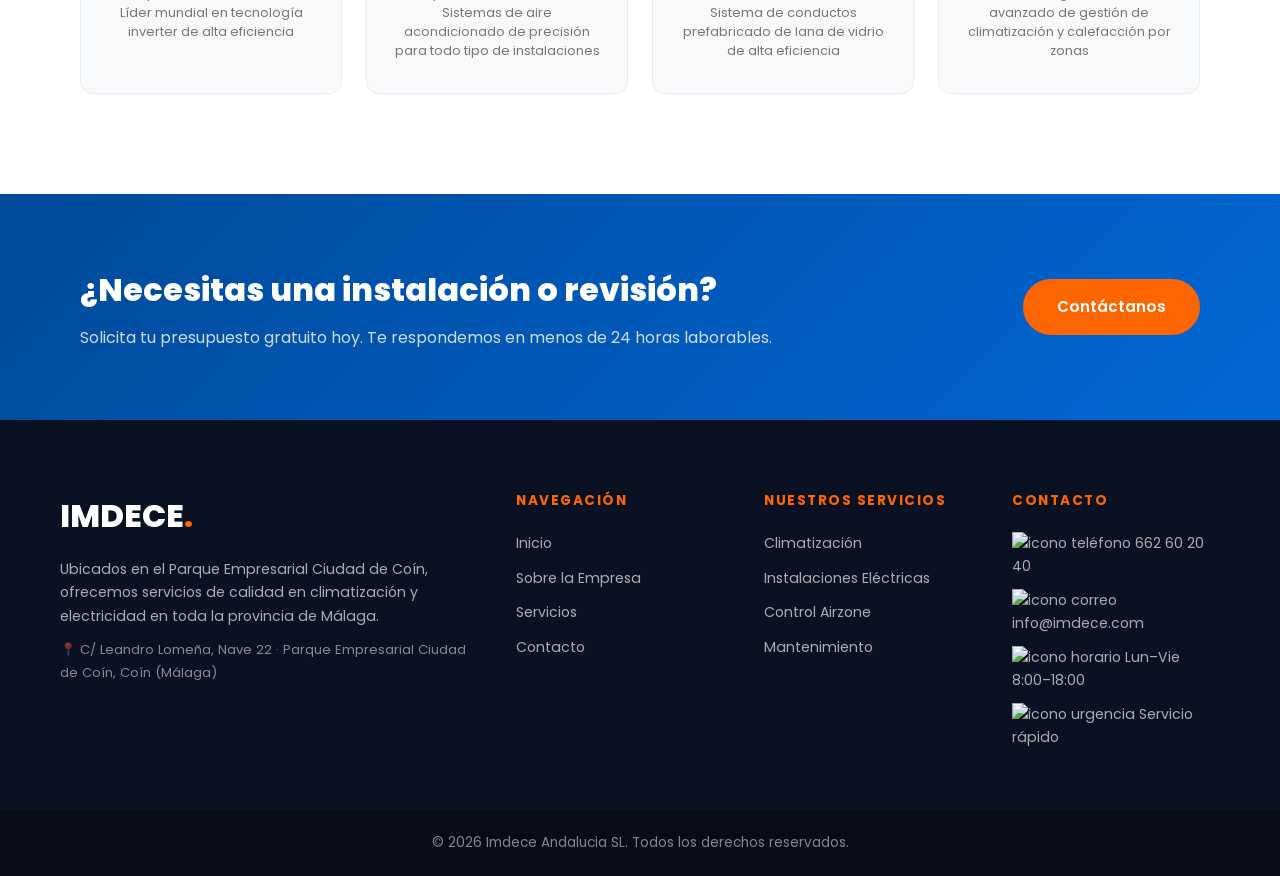
==== commit 957746df: "He hecho la pagina principal de nuevo pero con la misma gama de colores y he añadido las marcas con " ====
--- a/index.html
+++ b/index.html
@@ -4,14 +4,17 @@
 <head>
     <meta charset="UTF-8">
     <meta name="viewport" content="width=device-width, initial-scale=1.0">
+    <meta name="description"
+        content="IMDECE – Expertos en climatización y electricidad en Málaga. Instalación y mantenimiento de sistemas Daikin, Mitsubishi Electric y Airzone para hogares y empresas.">
     <link rel="icon" href="images/favicon.ico?v=2" type="image/x-icon">
     <link rel="apple-touch-icon" sizes="180x180" href="images/apple-touch-icon.png?v=2">
     <link rel="icon" type="image/png" sizes="32x32" href="images/favicon-32x32.png?v=2">
     <link rel="icon" type="image/png" sizes="16x16" href="images/favicon-16x16.png?v=2">
-    <title>IMDECE | Climatización, Electricidad y Fontanería en Málaga</title>
+    <title>IMDECE | Climatización y Electricidad en Málaga</title>
 
     <link rel="stylesheet" href="styles.css">
-    <link href="https://fonts.googleapis.com/css2?family=Poppins:wght@300;400;600;700&display=swap" rel="stylesheet">
+    <link href="https://fonts.googleapis.com/css2?family=Poppins:wght@300;400;600;700;800&display=swap"
+        rel="stylesheet">
 
 </head>
 
@@ -22,39 +25,87 @@
                 <img src="images/logo.png" alt="Logo IMDECE" class="img-logo">
             </a>
         </div>
+        <div class="btn-menu" id="menu-movil">&#9775</div>
 
         <nav>
             <ul class="lista">
-                <li><a href="index.html">Inicio</a></li>
+                <li><a href="index.html" class="activo">Inicio</a></li>
                 <li><a href="pages/sobreEmpresa.html">Sobre la Empresa</a></li>
                 <li><a href="pages/servicios.html">Servicios</a></li>
-                <li><a href="pages/contacto.html" class="btn-contacto">Pedir Presupuesto</a></li>
+                <li><a href="pages/contacto.html" class="btn-contacto">Contacto Directo</a></li>
             </ul>
         </nav>
     </header>
 
     <main>
+        <!-- ===================== HERO PRINCIPAL ===================== -->
         <div id="inicio" class="portada-principal">
             <div class="contenedor">
                 <div id="caja-estilos" class="contenido-portada">
-                    <h1>Soluciones Integrales en Climatización y Electricidad</h1>
+                    <span class="etiqueta-hero">Especialistas en Climatización &amp; Electricidad</span>
+                    <h1>Soluciones Integrales para tu <span class="hero-highlight">Confort</span> y tu Negocio</h1>
                     <p id="textoCambiarContenido">Instalaciones de vanguardia, mantenimiento preventivo y respuesta
-                        rápida para hogares y empresas
-                        en toda la provincia de Málaga. </p>
+                        rápida para hogares y empresas en toda la provincia de Málaga.</p>
                     <div class="botones-portada">
                         <a id="btnCambiarContenido" href="pages/contacto.html" class="boton-principal">Presupuesto Sin
                             Compromiso</a>
                         <a id="btnCambiarEstilos" href="pages/servicios.html" class="boton-secundario">Ver Servicios</a>
                     </div>
-                </div>
-            </div>
-        </div>
-
+                    <div class="hero-stats">
+                        <div class="hero-stat">
+                            <span class="stat-numero">+9</span>
+                            <span class="stat-label">Años de experiencia</span>
+                        </div>
+                        <div class="hero-stat">
+                            <span class="stat-numero">+500</span>
+                            <span class="stat-label">Proyectos realizados</span>
+                        </div>
+                        <div class="hero-stat">
+                            <span class="stat-numero">⚡</span>
+                            <span class="stat-label">Servicio rápido</span>
+                        </div>
+                    </div>
+                </div>
+            </div>
+        </div>
+
+        <!-- ===================== TARJETAS DE SERVICIO RÁPIDO ===================== -->
+        <div class="seccion-servicios-rapidos">
+            <div class="contenedor">
+                <div class="cuadro-servicios-rapidos">
+                    <div class="tarjeta-rapida-servicio">
+                        <div class="trs-icono">❄️</div>
+                        <h3>Climatización</h3>
+                        <p>Instalación y mantenimiento de sistemas de aire acondicionado, calefacción y ventilación para
+                            hogares y empresas.</p>
+                        <a href="pages/servicios.html" class="trs-link">Ver detalle →</a>
+                    </div>
+                    <div class="tarjeta-rapida-servicio">
+                        <div class="trs-icono">⚡</div>
+                        <h3>Instalaciones Eléctricas</h3>
+                        <p>Sistemas eléctricos seguros y homologados: viviendas, locales comerciales, naves industriales
+                            y mantenimiento preventivo.</p>
+                        <a href="pages/servicios.html" class="trs-link">Ver detalle →</a>
+                    </div>
+                    <div class="tarjeta-rapida-servicio">
+                        <div class="trs-icono">🎛️</div>
+                        <h3>Control Inteligente</h3>
+                        <p>Domótica y gestión centralizada de la climatización y calefacción con el sistema Airzone para
+                            máxima eficiencia energética.</p>
+                        <a href="pages/servicios.html" class="trs-link">Ver detalle →</a>
+                    </div>
+                </div>
+            </div>
+        </div>
+
+        <!-- ===================== SECCIÓN "POR QUÉ ELEGIRNOS" ===================== -->
         <div class="seccion-servicios">
             <div class="contenedor">
                 <div class="cabecera-seccion">
                     <span class="etiqueta-seccion">Nuestra Especialidad</span>
                     <h2 class="titulo-seccion">Confianza y Eficiencia en cada Proyecto</h2>
+                    <p class="subtitulo-seccion">Más de 9 años instalando y manteniendo sistemas de climatización y
+                        electricidad en toda la provincia de Málaga con la máxima garantía.</p>
                 </div>
 
                 <div class="cuadro-servicios">
@@ -62,40 +113,151 @@
                         <div class="icono-tarjeta">
                             <img id="cuadroAnimar" src="images/cristal-de-hielo.png" alt="Icono Climatización">
                         </div>
-                        <h3>Climatización</h3>
-                        <p>Diseño, instalación y mantenimiento de sistemas de aire acondicionado y calefacción para tu
-                            confort térmico.</p>
+                        <h3>Climatización Premium</h3>
+                        <p>Trabajamos con las marcas líderes del sector: <strong>Daikin</strong> y <strong>Mitsubishi
+                                Electric</strong>, garantizando el mejor rendimiento y durabilidad en cada instalación.
+                        </p>
                     </div>
                     <div class="tarjeta-servicio animacion-aparecer">
                         <div class="icono-tarjeta">
                             <img src="images/rayo.png" alt="Icono Electricidad">
                         </div>
                         <h3>Instalaciones Eléctricas</h3>
-                        <p>Sistemas eléctricos seguros, reformas completas y mantenimiento preventivo con la máxima
-                            garantía.</p>
-                    </div>
-                    <div class="tarjeta-servicio animacion-aparecer">
-                        <div class="icono-tarjeta">
-                            <img src="images/agua.png" alt="Icono Fontanería y Reformas">
-                        </div>
-                        <h3>Fontanería y Multiservicios</h3>
-                        <p>Trabajos profesionales de fontanería, pintura, acristalamiento y construcción especializada.
-                        </p>
-                    </div>
-                </div>
-            </div>
-        </div>
-
-        </div>
-        </div>
+                        <p>Sistemas eléctricos seguros, reformas completas y mantenimiento preventivo. Cumplimiento
+                            total de normativas vigentes con la máxima garantía por escrito.</p>
+                    </div>
+                    <div class="tarjeta-servicio animacion-aparecer">
+                        <div class="icono-tarjeta">
+                            <img src="images/entrega-rapida.png" alt="Icono Respuesta Rápida">
+                        </div>
+                        <h3>Servicio Rápido</h3>
+                        <p>Atención ágil para tus incidencias. Técnicos especializados que llegan a tu domicilio
+                            o empresa en el menor tiempo posible.</p>
+                    </div>
+                    <div class="tarjeta-servicio animacion-aparecer">
+                        <div class="icono-tarjeta">
+                            <img src="images/garantia.png" alt="Icono Garantía">
+                        </div>
+                        <h3>Garantía Total</h3>
+                        <p>Garantizamos por escrito todos nuestros trabajos: 2 años en mano de obra y hasta 5 años en
+                            los equipos instalados. Tu tranquilidad, nuestra prioridad.</p>
+                    </div>
+                    <div class="tarjeta-servicio animacion-aparecer">
+                        <div class="icono-tarjeta">
+                            <img src="images/profesionalismo.png" alt="Icono Profesionalidad">
+                        </div>
+                        <h3>Técnicos Certificados</h3>
+                        <p>Todo nuestro equipo cuenta con las certificaciones oficiales requeridas y formación continua
+                            en los últimos sistemas y tecnologías del sector.</p>
+                    </div>
+                    <div class="tarjeta-servicio animacion-aparecer">
+                        <div class="icono-tarjeta">
+                            <img src="images/cristal-de-hielo.png" alt="Icono Eficiencia">
+                        </div>
+                        <h3>Eficiencia Energética</h3>
+                        <p>Asesoramiento especializado para reducir tu consumo energético. Instalamos sistemas de alta
+                            eficiencia que se amortizan rápidamente en tu factura.</p>
+                    </div>
+                </div>
+            </div>
+        </div>
+
+        <!-- ===================== SECCIÓN VÍDEO PROMOCIONAL ===================== -->
+        <div class="seccion-video">
+            <div class="contenedor">
+                <div class="cabecera-seccion">
+                    <span class="etiqueta-seccion">Conócenos</span>
+                    <h2 class="titulo-seccion-centro">Descubre IMDECE en Acción</h2>
+                    <p class="subtitulo-seccion">Mira cómo trabajamos y por qué somos la opción preferida en
+                        climatización y electricidad en Málaga.</p>
+                </div>
+                <div class="video-wrapper">
+                    <video controls>
+                        <source src="videos/video_promocional.mp4" type="video/mp4">
+                        Tu navegador no soporta la etiqueta de vídeo.
+                    </video>
+                </div>
+            </div>
+        </div>
+
+        <!-- ===================== SECCIÓN MARCAS COLABORADORAS ===================== -->
+        <div class="seccion-marcas">
+            <div class="contenedor">
+                <div class="cabecera-seccion">
+                    <span class="etiqueta-seccion">Nuestros Fabricantes</span>
+                    <h2 class="titulo-seccion-centro">Trabajamos con las Mejores Marcas</h2>
+                    <p class="subtitulo-seccion">Distribuidores oficiales y colaboradores de los fabricantes líderes en
+                        climatización y control inteligente del hogar y la empresa.</p>
+                </div>
+                <div class="grid-marcas">
+                    <div class="tarjeta-marca">
+                        <div class="marca-logo-wrap">
+                            <img src="images/logo_daikin.png" alt="Daikin – Máquinas de climatización">
+                        </div>
+                        <div class="marca-info">
+                            <h4>Daikin</h4>
+                            <p>Máquinas de climatización · Líder mundial en tecnología inverter de alta eficiencia</p>
+                        </div>
+                    </div>
+                    <div class="tarjeta-marca">
+                        <div class="marca-logo-wrap">
+                            <img src="images/logo_mitsubishi.png" alt="Mitsubishi Electric – Climatización">
+                        </div>
+                        <div class="marca-info">
+                            <h4>Mitsubishi Electric</h4>
+                            <p>Máquinas de climatización · Sistemas de aire acondicionado de precisión para todo tipo de
+                                instalaciones</p>
+                        </div>
+                    </div>
+                    <div class="tarjeta-marca">
+                        <div class="marca-logo-wrap">
+                            <img src="images/logo_climaver.png" alt="Climaver Neto – Conductos de climatización">
+                        </div>
+                        <div class="marca-info">
+                            <h4>Climaver Neto</h4>
+                            <p>Conductos de climatización · Sistema de conductos prefabricado de lana de vidrio de alta
+                                eficiencia</p>
+                        </div>
+                    </div>
+                    <div class="tarjeta-marca">
+                        <div class="marca-logo-wrap">
+                            <img src="images/logo_airzone.png" alt="Airzone – Control inteligente de climatización">
+                        </div>
+                        <div class="marca-info">
+                            <h4>Airzone</h4>
+                            <p>Control inteligente · Sistema avanzado de gestión de climatización y calefacción por
+                                zonas</p>
+                        </div>
+                    </div>
+                </div>
+            </div>
+        </div>
+
+        <!-- ===================== FRANJA CTA ===================== -->
+        <div class="franja-cta">
+            <div class="contenedor">
+                <div class="cta-contenido">
+                    <div class="cta-texto">
+                        <h2>¿Necesitas una instalación o revisión?</h2>
+                        <p>Solicita tu presupuesto gratuito hoy. Te respondemos en menos de 24 horas laborables.</p>
+                    </div>
+                    <div class="cta-acciones">
+                        <a href="pages/contacto.html" class="boton-principal">Contáctanos</a>
+                    </div>
+                </div>
+            </div>
+        </div>
+
     </main>
 
     <footer>
         <div class="footer-contenedor">
             <div class="footer-columna">
                 <h3 class="footer-logo">IMDECE<span class="punto-naranja">.</span></h3>
-                <p>Ubicados en Coín, ofrecemos servicios de calidad en climatización y multiservicios en toda Málaga.
-                </p>
+                <p>Ubicados en el Parque Empresarial Ciudad de Coín, ofrecemos servicios de calidad en climatización y
+                    electricidad en toda la provincia de Málaga.</p>
+                <p class="footer-direccion">📍 C/ Leandro Lomeña, Nave 22 · Parque Empresarial Ciudad de Coín, Coín
+                    (Málaga)</p>
             </div>
 
             <div class="footer-columna">
@@ -109,11 +271,24 @@
             </div>
 
             <div class="footer-columna">
-                <h4>Información Legal</h4>
+                <h4>Nuestros Servicios</h4>
                 <ul>
-                    <li><a href="#">Aviso Legal</a></li>
-                    <li><a href="#">Política de Privacidad</a></li>
-                    <li><a href="#">Política de Cookies</a></li>
+                    <li><a href="pages/servicios.html">Climatización</a></li>
+                    <li><a href="pages/servicios.html">Instalaciones Eléctricas</a></li>
+                    <li><a href="pages/servicios.html">Control Airzone</a></li>
+                    <li><a href="pages/servicios.html">Mantenimiento</a></li>
+                </ul>
+            </div>
+
+            <div class="footer-columna">
+                <h4>Contacto</h4>
+                <ul>
+                    <li><a href="tel:+34662602040"><img src="images\telefono.png" alt="icono teléfono"> 662 60 20 40</a>
+                    </li>
+                    <li><a href="mailto:info@imdece.com"><img src="images\correo.png" alt="icono correo">
+                            info@imdece.com</a></li>
+                    <li><img src="images\calendario.png" alt="icono horario"> Lun–Vie 8:00–18:00</li>
+                    <li><img src="images\sos.png" alt="icono urgencia"> Servicio rápido</li>
                 </ul>
             </div>
         </div>
@@ -125,9 +300,7 @@
         </div>
     </footer>
 
-    <a href="https://wa.me/34662602040" class="boton-whatsapp-flotante" target="_blank">
-        <img src="images/WhatsApp.png" alt="Contactar por WhatsApp">
-    </a>
+
     <script src="js/javascript.js"></script>
 </body>
 
--- a/styles.css
+++ b/styles.css
@@ -33,10 +33,10 @@
 ========================================= */
 header {
     background-color: #ffffff;
-    box-shadow: 0 2px 10px rgba(0, 0, 0, 0.05);
+    box-shadow: 0 2px 10px rgba(0, 0, 0, 0.07);
     position: sticky;
     top: 0;
-    padding: 20px 40px; 
+    padding: 16px 40px;
     display: flex;
     justify-content: space-between;
     align-items: center;
@@ -46,15 +46,15 @@
 .logo {
     display: flex;
     align-items: center;
-    max-width: 200px; 
+    max-width: 200px;
 }
 
 .img-logo {
     display: block;
-    max-height: 50px; 
-    width: 100%;      
-    height: auto;    
-    object-fit: contain; 
+    max-height: 50px;
+    width: 100%;
+    height: auto;
+    object-fit: contain;
 }
 
 .lista {
@@ -68,11 +68,34 @@
     text-decoration: none;
     color: #333333;
     font-weight: 500;
+    font-size: 0.95rem;
     transition: color 0.3s ease;
+    position: relative;
+}
+
+.lista a::after {
+    content: '';
+    position: absolute;
+    bottom: -4px;
+    left: 0;
+    width: 0;
+    height: 2px;
+    background: #ff6600;
+    transition: width 0.3s ease;
+}
+
+.lista a:hover::after,
+.lista a.activo::after {
+    width: 100%;
 }
 
 .lista a:hover {
     color: #004a99;
+}
+
+.lista a.activo {
+    color: #004a99;
+    font-weight: 600;
 }
 
 .lista a.btn-contacto {
@@ -84,43 +107,109 @@
     transition: all 0.3s ease;
 }
 
+.lista a.btn-contacto::after { display: none; }
+
 .lista a.btn-contacto:hover {
     background-color: #e65c00;
+    transform: translateY(-2px);
+    box-shadow: 0 6px 16px rgba(255, 102, 0, 0.35);
+}
+
+/* Menú móvil */
+.btn-menu {
+    display: none;
+    font-size: 1.8rem;
+    cursor: pointer;
+    color: #004a99;
 }
 
 /* =========================================
    PORTADAS (INDEX Y INTERNAS)
 ========================================= */
 .portada-principal {
-    background: linear-gradient(135deg, rgba(10, 17, 34, 0.9) 0%, rgba(26, 42, 74, 0.9) 100%);
-    padding: 100px 0;
+    background: linear-gradient(135deg, rgba(10, 17, 34, 0.92) 0%, rgba(0, 55, 120, 0.92) 100%),
+                url('../images/proyecto_climatizacion1.png') center / cover no-repeat;
+    padding: 130px 0 100px;
     text-align: center;
     color: #ffffff;
 }
 
+.etiqueta-hero {
+    display: inline-block;
+    background: rgba(255, 102, 0, 0.18);
+    color: #ff8533;
+    border: 1px solid rgba(255, 102, 0, 0.4);
+    padding: 6px 18px;
+    border-radius: 50px;
+    font-size: 0.85rem;
+    font-weight: 600;
+    letter-spacing: 1px;
+    text-transform: uppercase;
+    margin-bottom: 24px;
+}
+
 .contenido-portada {
-    max-width: 800px;
+    max-width: 860px;
     margin: 0 auto;
 }
 
 .contenido-portada h1 {
-    font-size: 3.2rem;
+    font-size: 3.4rem;
     margin-bottom: 20px;
-    line-height: 1.2;
+    line-height: 1.15;
+    font-weight: 800;
+}
+
+.hero-highlight {
+    color: #ff6600;
 }
 
 .contenido-portada p {
-    font-size: 1.1rem;
-    color: #e2e8f0;
+    font-size: 1.15rem;
+    color: #cdd8e8;
     margin-bottom: 40px;
+    max-width: 620px;
+    margin-left: auto;
+    margin-right: auto;
 }
 
 .botones-portada {
     display: flex;
     justify-content: center;
     gap: 20px;
-}
-
+    margin-bottom: 60px;
+}
+
+/* Estadísticas del hero */
+.hero-stats {
+    display: flex;
+    justify-content: center;
+    gap: 60px;
+    border-top: 1px solid rgba(255,255,255,0.15);
+    padding-top: 40px;
+}
+
+.hero-stat {
+    display: flex;
+    flex-direction: column;
+    align-items: center;
+    gap: 4px;
+}
+
+.stat-numero {
+    font-size: 2.4rem;
+    font-weight: 800;
+    color: #ff6600;
+}
+
+.stat-label {
+    font-size: 0.8rem;
+    color: #aabacb;
+    text-transform: uppercase;
+    letter-spacing: 0.5px;
+}
+
+/* Botones portada */
 .boton-principal,
 .boton-secundario {
     padding: 14px 32px;
@@ -128,6 +217,7 @@
     font-weight: 600;
     border-radius: 50px;
     transition: all 0.3s ease;
+    font-size: 0.95rem;
 }
 
 .boton-principal {
@@ -137,29 +227,92 @@
 }
 
 .boton-principal:hover {
-    background-color: #e65c00;
-    border-color: #e65c00;
+    background-color: transparent;
+    color: #ff6600;
 }
 
 .boton-secundario {
-    border: 2px solid #ffffff;
+    border: 2px solid rgba(255,255,255,0.7);
     color: #ffffff;
 }
 
 .boton-secundario:hover {
     background-color: #ffffff;
     color: #004a99;
-}
-
+    border-color: #ffffff;
+}
+
+/* Portada interna (páginas interiores) */
 .portada-interna {
-    background: linear-gradient(135deg, rgba(10, 17, 34, 0.9) 0%, rgba(0, 74, 153, 0.9) 100%);
-    padding: 60px 0;
+    background: linear-gradient(135deg, rgba(10, 17, 34, 0.92) 0%, rgba(0, 74, 153, 0.88) 100%),
+                url('../images/proyecto_climatizacion2.png') center / cover no-repeat;
+    padding: 80px 0;
     text-align: center;
     color: #ffffff;
 }
 
-/* =========================================
-   SERVICIOS Y VALORES (INDEX Y EMPRESA)
+.portada-interna .contenido-portada h1 {
+    font-size: 2.8rem;
+}
+
+/* =========================================
+   SERVICIOS RÁPIDOS (TARJETAS SOBRE EL HERO)
+========================================= */
+.seccion-servicios-rapidos {
+    background: #f0f4f8;
+    padding: 0;
+    border-bottom: 3px solid #e0e8f0;
+}
+
+.cuadro-servicios-rapidos {
+    display: grid;
+    grid-template-columns: repeat(3, 1fr);
+}
+
+.tarjeta-rapida-servicio {
+    padding: 40px 32px;
+    border-right: 1px solid #dce8f0;
+    transition: background 0.3s ease, transform 0.2s ease;
+}
+
+.tarjeta-rapida-servicio:last-child { border-right: none; }
+
+.tarjeta-rapida-servicio:hover {
+    background: #ffffff;
+    transform: translateY(-3px);
+}
+
+.trs-icono {
+    font-size: 2.4rem;
+    margin-bottom: 14px;
+}
+
+.tarjeta-rapida-servicio h3 {
+    font-size: 1.1rem;
+    font-weight: 700;
+    color: #004a99;
+    margin-bottom: 10px;
+}
+
+.tarjeta-rapida-servicio p {
+    font-size: 0.9rem;
+    color: #666;
+    line-height: 1.6;
+    margin-bottom: 16px;
+}
+
+.trs-link {
+    color: #ff6600;
+    font-weight: 600;
+    font-size: 0.9rem;
+    text-decoration: none;
+    transition: color 0.2s;
+}
+
+.trs-link:hover { color: #e65c00; }
+
+/* =========================================
+   SECCIÓN POR QUÉ ELEGIRNOS
 ========================================= */
 .seccion-servicios,
 .seccion-valores {
@@ -177,105 +330,1050 @@
     color: #ff6600;
     font-weight: 700;
     text-transform: uppercase;
-    font-size: 1.1rem;
-    letter-spacing: 1.5px;
-    margin-bottom: 15px;
-}
-
-/* Títulos (Grande y a la izquierda por defecto) */
+    font-size: 0.85rem;
+    letter-spacing: 2px;
+    margin-bottom: 14px;
+}
+
 .titulo-seccion {
     color: #004a99;
-    font-size: 3.2rem;
-    font-weight: 700;
+    font-size: 2.8rem;
+    font-weight: 800;
     margin-bottom: 20px;
-    line-height: 1.1;
+    line-height: 1.15;
     text-align: left;
 }
 
-/* Obligamos a centrar los títulos en la cabecera de la página principal */
+.titulo-seccion-centro {
+    color: #004a99;
+    font-size: 2.8rem;
+    font-weight: 800;
+    margin-bottom: 20px;
+    line-height: 1.15;
+    text-align: center;
+}
+
 .cabecera-seccion .titulo-seccion {
     text-align: center;
+}
+
+.subtitulo-seccion {
+    color: #666;
+    font-size: 1rem;
+    max-width: 620px;
+    margin: 0 auto;
+    line-height: 1.7;
 }
 
 .cuadro-servicios,
 .cuadro-valores {
     display: grid;
     grid-template-columns: repeat(auto-fit, minmax(300px, 1fr));
-    gap: 30px;
+    gap: 28px;
 }
 
 .tarjeta-servicio,
 .tarjeta-valor {
     background-color: #ffffff;
-    border: 1px solid #dddddd;
-    padding: 40px;
+    border: 1px solid #e8edf4;
+    padding: 40px 32px;
     text-align: center;
-    border-radius: 8px;
-    transition: transform 0.3s ease, box-shadow 0.3s ease;
+    border-radius: 12px;
+    transition: transform 0.3s ease, box-shadow 0.3s ease, border-color 0.3s ease;
 }
 
 .tarjeta-servicio:hover,
 .tarjeta-valor:hover {
     transform: translateY(-8px);
-    box-shadow: 0 10px 20px rgba(0, 0, 0, 0.1);
+    box-shadow: 0 20px 40px rgba(0, 74, 153, 0.12);
+    border-color: #004a99;
 }
 
 .icono-tarjeta img,
 .icono-valor img {
     width: 60px;
     margin-bottom: 20px;
-}
-
-/* =========================================
-   PÁGINA SOBRE LA EMPRESA (INTERNA)
+    transition: transform 0.3s ease;
+}
+
+.tarjeta-servicio:hover .icono-tarjeta img,
+.tarjeta-valor:hover .icono-valor img {
+    transform: scale(1.1);
+}
+
+.tarjeta-servicio h3,
+.tarjeta-valor h3 {
+    font-size: 1.1rem;
+    font-weight: 700;
+    color: #004a99;
+    margin-bottom: 12px;
+}
+
+.tarjeta-servicio p,
+.tarjeta-valor p {
+    font-size: 0.9rem;
+    color: #666;
+    line-height: 1.6;
+}
+
+/* =========================================
+   SECCIÓN MARCAS COLABORADORAS
+========================================= */
+.seccion-marcas {
+    padding: 100px 0;
+    background: #ffffff;
+}
+
+.grid-marcas {
+    display: grid;
+    grid-template-columns: repeat(4, 1fr);
+    gap: 24px;
+}
+
+.tarjeta-marca {
+    background: #f8f9fa;
+    border: 1px solid #e8edf4;
+    border-radius: 12px;
+    padding: 32px 24px;
+    text-align: center;
+    transition: all 0.3s ease;
+}
+
+.tarjeta-marca:hover {
+    box-shadow: 0 12px 30px rgba(0,74,153,0.1);
+    transform: translateY(-5px);
+    border-color: #004a99;
+    background: #fff;
+}
+
+.marca-logo-wrap {
+    height: 80px;
+    display: flex;
+    align-items: center;
+    justify-content: center;
+    margin-bottom: 20px;
+}
+
+.marca-logo-wrap img {
+    max-height: 70px;
+    max-width: 100%;
+    object-fit: contain;
+    filter: grayscale(30%);
+    transition: filter 0.3s ease;
+}
+
+.tarjeta-marca:hover .marca-logo-wrap img {
+    filter: grayscale(0%);
+}
+
+.marca-info h4 {
+    font-size: 1rem;
+    font-weight: 700;
+    color: #004a99;
+    margin-bottom: 6px;
+}
+
+.marca-info p {
+    font-size: 0.8rem;
+    color: #777;
+    line-height: 1.5;
+}
+
+/* =========================================
+   FRANJA CTA
+========================================= */
+.franja-cta {
+    background: linear-gradient(135deg, #004a99 0%, #0067d6 100%);
+    padding: 70px 0;
+}
+
+.cta-contenido {
+    display: flex;
+    align-items: center;
+    justify-content: space-between;
+    gap: 40px;
+}
+
+.cta-texto h2 {
+    font-size: 2rem;
+    font-weight: 800;
+    color: #ffffff;
+    margin-bottom: 10px;
+}
+
+.cta-texto p {
+    font-size: 1rem;
+    color: rgba(255,255,255,0.8);
+}
+
+.cta-acciones {
+    display: flex;
+    gap: 16px;
+    align-items: center;
+    flex-shrink: 0;
+}
+
+.boton-tel {
+    display: inline-block;
+    background: rgba(255,255,255,0.12);
+    border: 2px solid rgba(255,255,255,0.5);
+    color: #ffffff;
+    padding: 12px 28px;
+    border-radius: 50px;
+    font-weight: 600;
+    text-decoration: none;
+    font-size: 0.95rem;
+    transition: all 0.3s ease;
+}
+
+.boton-tel:hover {
+    background: rgba(255,255,255,0.25);
+}
+
+/* =========================================
+   PÁGINA SOBRE LA EMPRESA
 ========================================= */
 .informacion-empresa {
-    padding: 80px 0;
+    padding: 90px 0;
+    background: #fff;
 }
 
 .contenedor-cuadro-informacion {
     display: grid;
     grid-template-columns: 1fr 1fr;
-    gap: 50px;
-    align-items: center;
-}
-
-/* Texto despegado de la izquierda */
+    gap: 60px;
+    align-items: center;
+}
+
 .texto-informacion {
     text-align: left;
-    padding-left: 40px;
     padding-right: 20px;
 }
 
 .texto-informacion p {
-    font-size: 1.15rem;
-    margin-bottom: 15px;
-}
-
-/* FOTO REAL AJUSTADA (OBJECT-FIT) */
+    font-size: 1rem;
+    color: #555;
+    margin-bottom: 16px;
+    line-height: 1.75;
+}
+
 .espacio-imagen {
-    background-color: #f8f9fa; 
-    height: 400px; 
-    border-radius: 12px; 
-    border: none; 
-    overflow: hidden; 
-    box-shadow: 0 10px 30px rgba(0,0,0,0.1); 
+    background-color: #f8f9fa;
+    height: 420px;
+    border-radius: 16px;
+    overflow: hidden;
+    box-shadow: 0 20px 50px rgba(0,0,0,0.1);
+    cursor: pointer;
 }
 
 .espacio-imagen img {
     width: 100%;
     height: 100%;
-    object-fit: cover; 
-    object-position: center; 
-}
-
-/* =========================================
-   FOOTER (GLOBAL - TODAS LAS PÁGINAS)
+    object-fit: cover;
+    object-position: center;
+    transition: transform 0.5s ease;
+}
+
+.espacio-imagen:hover img {
+    transform: scale(1.03);
+}
+
+/* =========================================
+   CARRUSEL DE FOTOS
+========================================= */
+.seccion-carrusel {
+    padding: 90px 0;
+    background: #f0f4f8;
+}
+
+.carrusel-wrapper {
+    position: relative;
+    border-radius: 16px;
+    overflow: hidden;
+    box-shadow: 0 20px 60px rgba(0,0,0,0.15);
+}
+
+.carrusel-slides {
+    display: flex;
+    transition: transform 0.5s ease;
+}
+
+.carrusel-slide {
+    min-width: 100%;
+    position: relative;
+    display: none;
+}
+
+.carrusel-slide.activo-slide {
+    display: block;
+}
+
+.carrusel-slide img {
+    width: 100%;
+    height: 500px;
+    object-fit: cover;
+    object-position: center;
+    display: block;
+}
+
+.carrusel-caption {
+    position: absolute;
+    bottom: 0;
+    left: 0;
+    right: 0;
+    background: linear-gradient(transparent, rgba(0,0,0,0.75));
+    color: #ffffff;
+    padding: 60px 40px 30px;
+}
+
+.cap-tipo {
+    display: inline-block;
+    background: #ff6600;
+    color: #fff;
+    font-size: 0.75rem;
+    font-weight: 700;
+    text-transform: uppercase;
+    letter-spacing: 1px;
+    padding: 4px 12px;
+    border-radius: 30px;
+    margin-bottom: 10px;
+}
+
+.carrusel-caption p {
+    font-size: 1.05rem;
+    font-weight: 500;
+    color: rgba(255,255,255,0.92);
+}
+
+/* Flechas */
+.carrusel-btn {
+    position: absolute;
+    top: 50%;
+    transform: translateY(-50%);
+    background: rgba(255,255,255,0.15);
+    border: 2px solid rgba(255,255,255,0.5);
+    color: #ffffff;
+    width: 52px;
+    height: 52px;
+    border-radius: 50%;
+    font-size: 1.3rem;
+    cursor: pointer;
+    transition: all 0.2s ease;
+    backdrop-filter: blur(4px);
+    z-index: 10;
+    display: flex;
+    align-items: center;
+    justify-content: center;
+}
+
+.carrusel-btn:hover {
+    background: rgba(255,102,0,0.75);
+    border-color: #ff6600;
+}
+
+.carrusel-prev { left: 20px; }
+.carrusel-next { right: 20px; }
+
+/* Indicadores (bullets) */
+.carrusel-indicadores {
+    position: absolute;
+    bottom: 20px;
+    left: 50%;
+    transform: translateX(-50%);
+    display: flex;
+    gap: 10px;
+    z-index: 10;
+}
+
+.carrusel-dot {
+    width: 12px;
+    height: 12px;
+    border-radius: 50%;
+    background: rgba(255,255,255,0.45);
+    border: 2px solid rgba(255,255,255,0.7);
+    cursor: pointer;
+    transition: all 0.3s ease;
+    padding: 0;
+}
+
+.carrusel-dot.activo-dot {
+    background: #ff6600;
+    border-color: #ff6600;
+    width: 32px;
+    border-radius: 10px;
+}
+
+.carrusel-dot:hover {
+    background: rgba(255,255,255,0.8);
+}
+
+/* =========================================
+   CIFRAS DE EMPRESA
+========================================= */
+.seccion-cifras {
+    padding: 80px 0;
+    background: linear-gradient(135deg, #004a99 0%, #003080 100%);
+}
+
+.cifras-grid {
+    display: grid;
+    grid-template-columns: repeat(4, 1fr);
+    gap: 20px;
+    text-align: center;
+}
+
+.cifra-item {
+    display: flex;
+    flex-direction: column;
+    gap: 8px;
+    padding: 20px;
+}
+
+.cifra-numero {
+    font-size: 3rem;
+    font-weight: 800;
+    color: #ff6600;
+    line-height: 1;
+}
+
+.cifra-label {
+    font-size: 0.9rem;
+    color: rgba(255,255,255,0.8);
+    text-transform: uppercase;
+    letter-spacing: 0.5px;
+}
+
+/* =========================================
+   PÁGINA DE SERVICIOS: GALERÍA DE PROYECTOS
+========================================= */
+.seccion-proyectos {
+    padding: 90px 0;
+    background: #f8f9fa;
+}
+
+.galeria-proyectos {
+    display: grid;
+    grid-template-columns: repeat(3, 1fr);
+    grid-template-rows: auto auto;
+    gap: 16px;
+}
+
+.proyecto-item {
+    position: relative;
+    border-radius: 12px;
+    overflow: hidden;
+    cursor: pointer;
+}
+
+.proyecto-item img {
+    width: 100%;
+    height: 240px;
+    object-fit: cover;
+    display: block;
+    transition: transform 0.5s ease;
+}
+
+.proyecto-item.grande {
+    grid-column: span 1;
+    grid-row: span 2;
+}
+
+.proyecto-item.grande img {
+    height: 100%;
+    min-height: 400px;
+}
+
+.proyecto-item:hover img {
+    transform: scale(1.06);
+}
+
+.proyecto-overlay {
+    position: absolute;
+    bottom: 0;
+    left: 0;
+    right: 0;
+    background: linear-gradient(transparent, rgba(0,0,20,0.8));
+    color: #fff;
+    padding: 40px 20px 16px;
+    transform: translateY(8px);
+    opacity: 0;
+    transition: all 0.35s ease;
+}
+
+.proyecto-item:hover .proyecto-overlay {
+    opacity: 1;
+    transform: translateY(0);
+}
+
+.proyecto-tipo {
+    display: inline-block;
+    background: #ff6600;
+    font-size: 0.72rem;
+    font-weight: 700;
+    text-transform: uppercase;
+    letter-spacing: 1px;
+    padding: 3px 10px;
+    border-radius: 30px;
+    margin-bottom: 6px;
+}
+
+.proyecto-overlay p {
+    font-size: 0.88rem;
+    color: rgba(255,255,255,0.9);
+    line-height: 1.4;
+}
+
+/* =========================================
+   SERVICIOS ZIG-ZAG (mejorado)
+========================================= */
+.servicio-zigzag {
+    padding: 90px 0;
+    background-color: #ffffff;
+}
+
+.servicio-zigzag.alterno {
+    background-color: #f8f9fa;
+}
+
+.servicio-contenido {
+    display: grid;
+    grid-template-columns: 1fr 1fr;
+    gap: 70px;
+    align-items: center;
+}
+
+.servicio-texto {
+    padding: 10px 0;
+}
+
+.etiqueta-servicio {
+    display: inline-block;
+    color: #ff6600;
+    font-weight: 700;
+    text-transform: uppercase;
+    font-size: 0.78rem;
+    letter-spacing: 2px;
+    margin-bottom: 12px;
+}
+
+.servicio-titulo {
+    font-size: 2.2rem;
+    color: #0a1122;
+    margin-bottom: 18px;
+    font-weight: 800;
+    line-height: 1.2;
+}
+
+.servicio-descripcion {
+    font-size: 0.98rem;
+    color: #555;
+    margin-bottom: 24px;
+    line-height: 1.75;
+}
+
+.servicio-lista {
+    list-style: none;
+    padding: 0;
+    margin: 0 0 24px;
+}
+
+.servicio-lista li {
+    margin-bottom: 10px;
+    font-size: 0.92rem;
+    color: #444;
+    line-height: 1.5;
+    display: flex;
+    align-items: flex-start;
+    gap: 6px;
+}
+
+.img-servicio {
+    width: 100%;
+    height: 380px;
+    object-fit: cover;
+    border-radius: 16px;
+    box-shadow: 0 20px 50px rgba(0,0,0,0.12);
+    transition: transform 0.4s ease, box-shadow 0.4s ease;
+}
+
+.img-servicio:hover {
+    transform: scale(1.02);
+    box-shadow: 0 28px 60px rgba(0,0,0,0.18);
+}
+
+/* Logos de marcas dentro de servicios */
+.marcas-servicio {
+    display: flex;
+    gap: 16px;
+    align-items: center;
+    flex-wrap: wrap;
+    margin-top: 10px;
+}
+
+.marca-mini {
+    max-height: 40px;
+    max-width: 100px;
+    object-fit: contain;
+    filter: grayscale(20%);
+    opacity: 0.85;
+    transition: all 0.3s ease;
+}
+
+.marca-mini:hover {
+    filter: grayscale(0%);
+    opacity: 1;
+}
+
+/* =========================================
+   BOTÓN PRESUPUESTO ENORME
+========================================= */
+.boton-presupuesto-enorme {
+    padding: 90px 20px;
+    text-align: center;
+    background: #fff;
+}
+
+.presupuesto-contenido h2 {
+    font-size: 2.8rem;
+    color: #0a1122;
+    margin-bottom: 15px;
+    font-weight: 800;
+}
+
+.presupuesto-contenido p {
+    font-size: 1.1rem;
+    color: #666;
+    margin-bottom: 40px;
+}
+
+.presupuesto-acciones {
+    display: flex;
+    justify-content: center;
+    gap: 20px;
+    align-items: center;
+    flex-wrap: wrap;
+}
+
+.boton-presupuesto-gigante {
+    display: inline-block;
+    background: linear-gradient(90deg, #FF6600, #FF9500);
+    color: #ffffff;
+    font-size: 1.2rem;
+    font-weight: 800;
+    padding: 20px 50px;
+    border-radius: 60px;
+    text-decoration: none;
+    text-transform: uppercase;
+    letter-spacing: 1.5px;
+    transition: all 0.3s ease;
+    box-shadow: 0 10px 30px rgba(255,102,0,0.3);
+}
+
+.boton-presupuesto-gigante:hover {
+    transform: translateY(-5px);
+    box-shadow: 0 20px 50px rgba(255,102,0,0.4);
+}
+
+.boton-tel-grande {
+    display: inline-block;
+    background: transparent;
+    border: 2px solid #004a99;
+    color: #004a99;
+    font-size: 1rem;
+    font-weight: 700;
+    padding: 18px 36px;
+    border-radius: 60px;
+    text-decoration: none;
+    transition: all 0.3s ease;
+}
+
+.boton-tel-grande:hover {
+    background: #004a99;
+    color: #fff;
+}
+
+/* =========================================
+   PÁGINA DE CONTACTO (NUEVA)
+========================================= */
+.hero-contacto {
+    background: linear-gradient(135deg, rgba(10, 17, 34, 0.92) 0%, rgba(0, 55, 120, 0.90) 100%),
+                url('../images/proyecto_oficina.png') center / cover no-repeat;
+    padding: 80px 20px;
+    text-align: center;
+    color: #ffffff;
+}
+
+.hero-titulo {
+    font-size: 3rem;
+    margin-bottom: 18px;
+    line-height: 1.2;
+    font-weight: 800;
+}
+
+.hero-descripcion {
+    font-size: 1.05rem;
+    max-width: 600px;
+    margin: 0 auto;
+    opacity: 0.9;
+    line-height: 1.7;
+}
+
+/* Tarjetas rápidas (barra naranja) */
+.tarjetas-rapidas {
+    background-color: #FF6600;
+    display: grid;
+    grid-template-columns: repeat(4, 1fr);
+}
+
+.tarjeta-rapida {
+    padding: 28px 24px;
+    display: flex;
+    align-items: center;
+    gap: 15px;
+    border-right: 1px solid rgba(255, 255, 255, 0.2);
+    transition: background 0.2s;
+}
+
+.tarjeta-rapida:last-child { border-right: none; }
+
+.tarjeta-rapida:hover { background: rgba(255, 255, 255, 0.1); }
+
+.tarjeta-urgencia { background: rgba(0, 0, 0, 0.12); }
+
+.tarjeta-icono { font-size: 28px; }
+
+.tarjeta-info { color: #ffffff; }
+
+.tarjeta-titulo { font-weight: 700; font-size: 14px; }
+
+.tarjeta-texto { font-size: 12px; opacity: 0.9; }
+
+/* Sección principal contacto */
+.seccion-contacto-nueva {
+    padding: 80px 20px;
+    background-color: #f8f9fa;
+}
+
+.contacto-grid {
+    display: grid;
+    grid-template-columns: 1fr 1fr;
+    gap: 40px;
+    align-items: start;
+}
+
+/* Bloque de contacto izquierda */
+.bloque-contacto-principal {
+    background: #ffffff;
+    border-radius: 16px;
+    overflow: hidden;
+    box-shadow: 0 8px 30px rgba(0,0,0,0.08);
+}
+
+.bcp-header {
+    background: linear-gradient(135deg, #0a1122 0%, #004a99 100%);
+    padding: 22px 28px;
+    display: flex;
+    align-items: center;
+    gap: 12px;
+}
+
+.bcp-icono { font-size: 22px; }
+
+.bcp-titulo {
+    color: #fff;
+    font-size: 1.2rem;
+    font-weight: 700;
+    margin: 0;
+}
+
+.bcp-cuerpo { padding: 32px; }
+
+.bcp-intro {
+    font-size: 0.95rem;
+    color: #666;
+    line-height: 1.7;
+    margin-bottom: 28px;
+    border-bottom: 1px solid #f0f0f0;
+    padding-bottom: 24px;
+}
+
+/* Opciones de contacto */
+.contacto-opcion {
+    display: flex;
+    align-items: flex-start;
+    gap: 18px;
+    padding: 18px 0;
+    border-bottom: 1px solid #f0f0f0;
+}
+
+.contacto-opcion:last-of-type { border-bottom: none; }
+
+.contacto-urgencia {
+    background: #fff8f4;
+    margin: 0 -32px;
+    padding: 18px 32px;
+    border-radius: 0;
+}
+
+.co-icono { font-size: 1.8rem; flex-shrink: 0; }
+
+.co-label {
+    font-size: 0.72rem;
+    font-weight: 700;
+    text-transform: uppercase;
+    letter-spacing: 1px;
+    color: #999;
+    margin-bottom: 4px;
+}
+
+.co-valor {
+    display: block;
+    font-size: 1.25rem;
+    font-weight: 700;
+    color: #004a99;
+    text-decoration: none;
+    margin-bottom: 4px;
+    transition: color 0.2s;
+}
+
+.co-valor:hover { color: #ff6600; }
+
+.co-nota {
+    font-size: 0.8rem;
+    color: #888;
+    line-height: 1.4;
+}
+
+/* Separador "O" */
+.separador-o {
+    display: flex;
+    align-items: center;
+    gap: 14px;
+    margin: 24px 0 20px;
+    color: #bbb;
+    font-size: 0.85rem;
+}
+
+.separador-o::before,
+.separador-o::after {
+    content: '';
+    flex: 1;
+    height: 1px;
+    background: #eee;
+}
+
+/* Botón WhatsApp grande */
+.boton-whatsapp-grande {
+    display: flex;
+    align-items: center;
+    justify-content: center;
+    gap: 12px;
+    background: #25D366;
+    color: #ffffff;
+    text-decoration: none;
+    padding: 14px 24px;
+    border-radius: 12px;
+    font-weight: 700;
+    font-size: 0.95rem;
+    transition: all 0.3s ease;
+    margin-bottom: 24px;
+}
+
+.boton-whatsapp-grande img {
+    width: 24px;
+    height: 24px;
+    object-fit: contain;
+}
+
+.boton-whatsapp-grande:hover {
+    background: #128C7E;
+    transform: translateY(-2px);
+    box-shadow: 0 8px 20px rgba(37, 211, 102, 0.35);
+}
+
+/* Horario */
+.bloque-horario {
+    background: #f8f9fa;
+    border-radius: 12px;
+    padding: 20px;
+    margin-top: 4px;
+}
+
+.bloque-horario h3 {
+    font-size: 0.95rem;
+    font-weight: 700;
+    color: #004a99;
+    margin-bottom: 14px;
+}
+
+.horario-fila {
+    display: flex;
+    justify-content: space-between;
+    align-items: center;
+    padding: 8px 0;
+    border-bottom: 1px solid #eee;
+    font-size: 0.88rem;
+    color: #555;
+}
+
+.horario-fila:last-child { border-bottom: none; }
+
+.horario-hora {
+    font-weight: 600;
+    color: #333;
+}
+
+/* Bloque mapa */
+.bloque-mapa-nuevo {
+    background: #ffffff;
+    border-radius: 16px;
+    overflow: hidden;
+    box-shadow: 0 8px 30px rgba(0,0,0,0.08);
+}
+
+.bmn-header {
+    background: linear-gradient(135deg, #0a1122 0%, #004a99 100%);
+    padding: 22px 28px;
+    display: flex;
+    align-items: center;
+    gap: 12px;
+}
+
+.bmn-icono { font-size: 22px; }
+
+.bmn-titulo {
+    color: #fff;
+    font-size: 1.2rem;
+    font-weight: 700;
+    margin: 0;
+}
+
+.bmn-direccion {
+    padding: 20px 28px;
+    border-bottom: 1px solid #f0f0f0;
+    font-size: 0.92rem;
+    color: #555;
+    line-height: 1.7;
+}
+
+.bmn-direccion p { margin: 0; }
+
+.mapa-iframe-wrap {
+    padding: 0;
+}
+
+.mapa-iframe-wrap iframe {
+    display: block;
+    border-radius: 0;
+}
+
+.boton-mapa-externo {
+    display: block;
+    text-align: center;
+    background: #004a99;
+    color: #fff;
+    text-decoration: none;
+    padding: 14px;
+    font-weight: 700;
+    font-size: 0.9rem;
+    transition: background 0.3s ease;
+}
+
+.boton-mapa-externo:hover {
+    background: #ff6600;
+}
+
+/* =========================================
+   FAQ
+========================================= */
+.faq-seccion {
+    padding: 80px 20px;
+    background-color: #ffffff;
+    max-width: 1200px;
+    margin: 0 auto;
+}
+
+.faq-header {
+    text-align: center;
+    margin-bottom: 60px;
+}
+
+.faq-etiqueta {
+    display: block;
+    color: #FF6600;
+    font-weight: 700;
+    text-transform: uppercase;
+    font-size: 0.85rem;
+    letter-spacing: 2px;
+    margin-bottom: 14px;
+}
+
+.faq-titulo {
+    color: #004a99;
+    font-size: 2.5rem;
+    font-weight: 800;
+    margin-bottom: 20px;
+}
+
+.texto-terciario { color: #FF6600; }
+
+.faq-lista {
+    display: grid;
+    grid-template-columns: repeat(2, 1fr);
+    gap: 16px;
+}
+
+.faq-item {
+    border: 1.5px solid #e0e0e0;
+    border-radius: 12px;
+    overflow: hidden;
+    transition: border-color 0.2s;
+}
+
+.faq-item:hover { border-color: #004a99; }
+
+.faq-pregunta {
+    background-color: #fafafa;
+    padding: 18px 22px;
+    font-weight: 600;
+    font-size: 0.95rem;
+    cursor: pointer;
+    display: flex;
+    justify-content: space-between;
+    align-items: center;
+    transition: all 0.2s;
+    color: #333;
+}
+
+.faq-pregunta:hover {
+    background: #004a99;
+    color: #ffffff;
+}
+
+.faq-mas { font-size: 20px; font-weight: 700; }
+
+.faq-respuesta {
+    padding: 0 22px;
+    max-height: 0;
+    overflow: hidden;
+    transition: 0.3s ease;
+    font-size: 0.9rem;
+    color: #666;
+    line-height: 1.6;
+}
+
+.faq-respuesta.abierta {
+    padding: 18px 22px;
+    max-height: 200px;
+}
+
+/* =========================================
+   FOOTER
 ========================================= */
 footer {
-    background-color: #004a99;
+    background-color: #0a1122;
     color: #ffffff;
-    padding-top: 60px;
+    padding-top: 70px;
     margin-top: auto;
 }
 
@@ -284,19 +1382,36 @@
     margin: 0 auto;
     padding: 0 20px;
     display: grid;
-    grid-template-columns: repeat(auto-fit, minmax(250px, 1fr));
+    grid-template-columns: 2fr 1fr 1fr 1fr;
     gap: 40px;
-    margin-bottom: 40px;
+    margin-bottom: 50px;
 }
 
 .footer-logo {
-    font-size: 1.8rem;
-    margin-bottom: 15px;
+    font-size: 2rem;
+    font-weight: 800;
+    margin-bottom: 16px;
+    color: #fff;
+}
+
+.footer-columna p {
+    font-size: 0.88rem;
+    color: rgba(255,255,255,0.65);
+    line-height: 1.7;
+    margin-bottom: 10px;
+}
+
+.footer-direccion {
+    font-size: 0.82rem !important;
+    color: rgba(255,255,255,0.5) !important;
 }
 
 .footer-columna h4 {
     color: #ff6600;
     margin-bottom: 20px;
+    font-size: 0.85rem;
+    text-transform: uppercase;
+    letter-spacing: 1.5px;
 }
 
 .footer-columna ul {
@@ -304,30 +1419,33 @@
 }
 
 .footer-columna li {
-    margin-bottom: 10px;
+    margin-bottom: 12px;
+    font-size: 0.88rem;
+    color: rgba(255,255,255,0.65);
 }
 
 .footer-columna a {
-    color: #ffffff;
+    color: rgba(255,255,255,0.65);
     text-decoration: none;
-}
-.footer-columna ul li a:hover {
-    color: #ff6600; 
-    transition: color 0.3s ease; 
-}
-.punto-naranja{
-    color: #e65c00;
-}
+    transition: color 0.2s ease;
+}
+
+.footer-columna a:hover {
+    color: #ff6600;
+}
+
+.punto-naranja { color: #ff6600; }
 
 .barra-copyright {
-    background-color: #003366;
-    padding: 20px;
+    background-color: rgba(0,0,0,0.3);
+    padding: 22px 20px;
     text-align: center;
-    font-size: 0.9rem;
-}
-
-/* =========================================
-   BOTÓN WHATSAPP (GLOBAL - FLOTANTE)
+    font-size: 0.85rem;
+    color: rgba(255,255,255,0.5);
+}
+
+/* =========================================
+   BOTÓN WHATSAPP FLOTANTE
 ========================================= */
 .boton-whatsapp-flotante {
     position: fixed;
@@ -336,982 +1454,273 @@
     width: 60px;
     height: 60px;
     border-radius: 50%;
-    box-shadow: 0 4px 10px rgba(0, 0, 0, 0.3);
+    box-shadow: 0 4px 16px rgba(0, 0, 0, 0.3);
     z-index: 999;
-}
+    transition: transform 0.3s ease;
+}
+
+.boton-whatsapp-flotante:hover { transform: scale(1.12); }
 
 .boton-whatsapp-flotante img {
     width: 100%;
     height: 100%;
-}
-
-/* =========================================
-   PÁGINA DE CONTACTO 
-========================================= */
-
-.hero-contacto {
-    background: linear-gradient(135deg, rgba(10, 17, 34, 0.9) 0%, rgba(26, 42, 74, 0.9) 100%);
-    padding: 60px 20px;
-    text-align: center;
+    border-radius: 50%;
+}
+
+/* =========================================
+   CSS PARA EL JS (animaciones)
+========================================= */
+.estilo2 {
+    background-color: #004a99;
     color: #ffffff;
 }
 
-.hero-titulo {
-    font-size: 3rem;
-    margin-bottom: 15px;
-    line-height: 1.2;
-}
-
-.hero-descripcion {
-    font-size: 1rem;
-    max-width: 550px;
-    margin: 0 auto;
-    opacity: 0.9;
-}
-
-.tarjetas-rapidas {
-    background-color: #FF7600;
-    display: grid;
-    grid-template-columns: repeat(4, 1fr);
-}
-
-.tarjeta-rapida {
-    padding: 28px 24px;
-    display: flex;
-    align-items: center;
-    gap: 15px;
-    border-right: 1px solid rgba(255, 255, 255, 0.2);
-    transition: background 0.2s;
-}
-
-.tarjeta-rapida:last-child {
-    border-right: none;
-}
-
-.tarjeta-rapida:hover {
-    background: rgba(255, 255, 255, 0.08);
-}
-
-.tarjeta-urgencia {
-    background: rgba(0, 0, 0, 0.1);
-}
-
-.tarjeta-icono {
-    font-size: 32px;
-}
-
-.tarjeta-info {
+.estilo2 h1,
+.estilo2 p,
+.estilo2 a {
     color: #ffffff;
 }
 
-.tarjeta-titulo {
-    font-weight: 700;
-    font-size: 15px;
-}
-
-.tarjeta-texto {
-    font-size: 12px;
-    opacity: 0.9;
-}
-
-.seccion-contacto {
-    padding: 80px 20px;
-    background-color: #f8f9fa;
-    display: grid;
-    grid-template-columns: 1fr 380px;
-    gap: 40px;
-    max-width: 1200px;
-    margin: 0 auto;
-}
-
-.formulario-principal {
-    background-color: #ffffff;
-    border-radius: 12px;
-    overflow: hidden;
-    box-shadow: 0 4px 20px rgba(0, 0, 0, 0.08);
-}
-
-.formulario-header {
-    background: linear-gradient(135deg, rgba(10, 17, 34, 0.9) 0%, rgba(26, 42, 74, 0.9) 100%);
-    padding: 18px 25px;
-    display: flex;
-    align-items: center;
-    gap: 10px;
-}
-
-.form-header-icono {
-    font-size: 20px;
-}
-
-.form-header-titulo {
-    color: #ffffff;
-    font-size: 18px;
-    font-weight: 600;
-    margin: 0;
-}
-
-.formulario-cuerpo {
-    padding: 30px;
-}
-
-.fila-dos-columnas {
-    display: grid;
-    grid-template-columns: 1fr 1fr;
-    gap: 18px;
-    margin-bottom: 15px;
-}
-
-.campo-formulario {
-    margin-bottom: 18px;
-}
-
-.campo-formulario label {
-    display: block;
-    font-size: 11px;
-    font-weight: 700;
-    text-transform: uppercase;
-    letter-spacing: 0.8px;
-    color: #666;
-    margin-bottom: 6px;
-}
-
-.requerido {
-    color: #FF7600;
-}
-
-.campo-formulario input,
-.campo-formulario textarea {
-    width: 100%;
-    padding: 11px 14px;
-    border: 1.5px solid #e0e0e0;
-    border-radius: 8px;
-    font-family: 'Poppins', sans-serif;
-    font-size: 14px;
-    transition: all 0.2s;
-}
-
-.campo-formulario input:focus,
-.campo-formulario textarea:focus {
-    border-color: #004a99;
-    outline: none;
-    box-shadow: 0 0 0 3px rgba(11, 128, 211, 0.1);
-}
-
-.lista-servicios {
-    display: flex;
-    flex-wrap: wrap;
-    gap: 8px;
-    margin-top: 5px;
-}
-
-.chip-servicio {
-    background-color: #ffffff;
-    border: 1.5px solid #e0e0e0;
-    padding: 6px 16px;
-    border-radius: 30px;
-    font-size: 12px;
-    font-weight: 500;
-    cursor: pointer;
-    transition: all 0.2s;
-}
-
-.chip-servicio:hover, .chip-servicio.seleccionado {
-    background: #004a99;
-    color: #ffffff;
-    border-color: #004a99;
-}
-
-.campo-checkbox {
-    display: flex;
-    align-items: center;
-    gap: 10px;
-    margin: 20px 0;
-}
-
-.campo-checkbox input {
-    width: 17px;
-    height: 17px;
-    cursor: pointer;
-    accent-color: #004a99;
-}
-
-.campo-checkbox label {
-    font-size: 12px;
-    cursor: pointer;
-}
-
-.campo-checkbox a {
-    color: #004a99;
-    text-decoration: none;
-}
-
-.boton-primario {
-    width: 100%;
-    background: #FF7600;
-    border: none;
-    padding: 14px;
-    color: #ffffff;
-    font-weight: 700;
-    font-size: 14px;
-    text-transform: uppercase;
-    letter-spacing: 1px;
-    border-radius: 8px;
-    cursor: pointer;
-    transition: all 0.2s;
-    font-family: 'Poppins', sans-serif;
-}
-
-.boton-primario:hover {
-    transform: translateY(-2px);
-    box-shadow: 0 4px 12px rgba(255, 118, 0, 0.3);
-}
-
-.info-lateral {
-    display: flex;
-    flex-direction: column;
-    gap: 20px;
-}
-
-.bloque-info, .bloque-mapa {
-    background-color: #ffffff;
-    border-radius: 12px;
-    overflow: hidden;
-    box-shadow: 0 4px 16px rgba(0, 0, 0, 0.05);
-}
-
-.bloque-header {
-    background: linear-gradient(135deg, rgba(10, 17, 34, 0.9) 0%, rgba(26, 42, 74, 0.9) 100%);
-    padding: 14px 20px;
-    display: flex;
-    align-items: center;
-    gap: 8px;
-}
-
-.bloque-icono {
-    font-size: 16px;
-}
-
-.bloque-titulo {
-    color: #ffffff;
-    font-size: 14px;
-    font-weight: 700;
-    margin: 0;
-    text-transform: uppercase;
-    letter-spacing: 1px;
-}
-
-.bloque-contenido {
-    padding: 15px 20px;
-}
-
-.bloque-contenido p {
-    margin-bottom: 12px;
-    font-size: 13px;
-}
-
-.mapa-visual {
-    background: linear-gradient(145deg, #c8dff0, #a5c8e4);
-    padding: 25px;
-    text-align: center;
-}
-
-.mapa-pin {
-    font-size: 32px;
-    animation: rebote 2s infinite;
-}
-
-@keyframes rebote {
-    0%, 100% { transform: translateY(0); }
-    50% { transform: translateY(-5px); }
-}
-
-.mapa-nombre {
-    font-weight: 700;
-    margin-top: 8px;
-    color: #1a2a3a;
-}
-
-.mapa-direccion {
-    background: linear-gradient(135deg, rgba(10, 17, 34, 0.9) 0%, rgba(26, 42, 74, 0.9) 100%);
-    color: rgba(255, 255, 255, 0.85);
-    padding: 12px 18px;
-    font-size: 11px;
-    text-align: center;
-}
-
-.faq-seccion {
-    padding: 80px 20px;
-    background-color: #ffffff;
-    max-width: 1200px;
-    margin: 0 auto;
-}
-
-.faq-header {
-    text-align: center;
-    margin-bottom: 60px;
-}
-
-.faq-etiqueta {
-    display: block;
-    color: #FF7600;
-    font-weight: 700;
-    text-transform: uppercase;
-    font-size: 1rem;
-    letter-spacing: 1.5px;
-    margin-bottom: 15px;
-}
-
-.faq-titulo {
-    color: #004a99;
-    font-size: 2.5rem;
-    font-weight: 700;
-    margin-bottom: 20px;
-    line-height: 1.1;
-}
-
-.texto-terciario {
-    color: #FF7600;
-}
-
-.faq-lista {
-    display: grid;
-    grid-template-columns: repeat(2, 1fr);
-    gap: 16px;
-}
-
-.faq-item {
-    border: 1.5px solid #e0e0e0;
-    border-radius: 10px;
-    overflow: hidden;
-}
-
-.faq-pregunta {
-    background-color: #fafafa;
-    padding: 16px 20px;
-    font-weight: 600;
-    font-size: 14px;
-    cursor: pointer;
-    display: flex;
-    justify-content: space-between;
-    align-items: center;
-    transition: all 0.2s;
-}
-
-.faq-pregunta:hover {
-    background: #004a99;
-    color: #ffffff;
-}
-
-.faq-mas {
-    font-size: 20px;
-    font-weight: 600;
-}
-
-.faq-respuesta {
-    padding: 0 20px;
-    max-height: 0;
-    overflow: hidden;
-    transition: 0.3s ease;
-    font-size: 13px;
-    color: #666;
-}
-
-.faq-respuesta.abierta {
-    padding: 16px 20px;
-    max-height: 150px;
-}
-
-
-/* =========================================
-   PÁGINA DE SERVICIOS (ZIG-ZAG)
-========================================= */
-
-/* Activo en el menú */
-.lista a.activo {
-    color: #FF7600;
-    font-weight: 600;
-}
-
-/* Servicios en zig-zag */
-.servicio-zigzag {
-    padding: 80px 0;
-    background-color: #ffffff;
-}
-
-.servicio-zigzag.alterno {
-    background-color: #f8f9fa;
-}
-
-.servicio-contenido {
-    display: grid;
-    grid-template-columns: 1fr 1fr;
-    gap: 60px;
-    align-items: center;
-}
-
-.servicio-texto {
-    padding: 20px;
-}
-
-
-.servicio-titulo {
-    font-size: 2.2rem;
-    color: linear-gradient(135deg, rgba(10, 17, 34, 0.9) 0%, rgba(26, 42, 74, 0.9) 100%);;
-    margin-bottom: 20px;
-    font-weight: 700;
-}
-
-.servicio-descripcion {
-    font-size: 1rem;
-    color: #555;
-    margin-bottom: 25px;
-    line-height: 1.6;
-}
-
-.servicio-lista {
-    list-style: disc;
-    padding-left: 20px;
-    margin: 0;
-}
-
-.servicio-lista li {
-    margin-bottom: 12px;
-    font-size: 0.95rem;
-    color: #444;
-    line-height: 1.5;
-}
-
-/* Imágenes placeholder */
-.servicio-imagen {
-    display: flex;
-    justify-content: center;
-    align-items: center;
-}
-
-.imagen-placeholder {
-    width: 100%;
-    height: 350px;
-    border-radius: 16px;
-    display: flex;
-    flex-direction: column;
-    justify-content: center;
-    align-items: center;
-    gap: 15px;
-    font-size: 64px;
-    color: white;
-    text-align: center;
-    box-shadow: 0 10px 30px rgba(0, 0, 0, 0.1);
-    transition: transform 0.3s ease;
-}
-
-.imagen-placeholder:hover {
-    transform: scale(1.02);
-}
-
-.imagen-placeholder p {
-    font-size: 1.2rem;
-    font-weight: 600;
-    margin: 0;
-}
-
-.climatizacion-img {
-    border: 5px;
-    border-radius: 10px;
-}
-
-.electricidad-img {
-    border: 5px;
-    border-radius: 10px;
-}
-
-.fontaneria-img {
-    border: 5px;
-    border-radius: 10px;
-}
-
-.mantenimiento-img {
-    border: 5px;
-    border-radius: 10px;
-}
-
-.especiales-img {
-    border: 5px;
-    border-radius: 10px;
-}
-
-/* BOTÓN ENORME DE PRESUPUESTO */
-.boton-presupuesto-enorme {
-    padding: 80px 20px;
-    text-align: center;
-}
-
-.presupuesto-contenido h2 {
-    font-size: 2.8rem;
-    color: black;
-    margin-bottom: 15px;
-    font-weight: 700;
-}
-
-.presupuesto-contenido p {
-    font-size: 1.2rem;
-    color: black;
-    margin-bottom: 40px;
-}
-
-.boton-presupuesto-gigante {
-    display: inline-block;
-    background: linear-gradient(90deg, #FF7600, #FFA400);
-    color: #ffffff;
-    font-size: 1.5rem;
-    font-weight: 800;
-    padding: 20px 50px;
-    border-radius: 60px;
-    text-decoration: none;
-    text-transform: uppercase;
-    letter-spacing: 2px;
-    transition: all 0.3s ease;
-    box-shadow: 0 10px 30px rgba(0, 0, 0, 0.2);
-}
-
-.boton-presupuesto-gigante:hover {
-    transform: translateY(-5px);
-    box-shadow: 0 20px 40px rgba(0, 0, 0, 0.3);
-    background: linear-gradient(90deg, #e65c00, #e69500);
-}
-/* =========================================
-   📱 RESPONSIVE (ADAPTACIÓN PARA TODAS LAS PÁGINAS)
-   ========================================= */
-
-/* Pantallas medianas (tablets) */
+.animacion-aparecer {
+    opacity: 0;
+    transform: translateY(30px);
+    transition: opacity 0.6s ease, transform 0.6s ease;
+}
+
+.visible {
+    opacity: 1;
+    transform: translateY(0);
+}
+
+@keyframes moverDerechaRebote {
+    0%   { transform: translateX(0); }
+    50%  { transform: translateX(20px) scale(1.06); }
+    100% { transform: translateX(0) scale(1); }
+}
+
+/* =========================================
+   RESPONSIVE (TODAS LAS PÁGINAS)
+========================================= */
+@media (max-width: 1100px) {
+    .footer-contenedor {
+        grid-template-columns: repeat(2, 1fr);
+    }
+
+    .grid-marcas {
+        grid-template-columns: repeat(2, 1fr);
+    }
+
+    .cifras-grid {
+        grid-template-columns: repeat(2, 1fr);
+    }
+}
+
 @media (max-width: 992px) {
-    /* ========== SERVICIOS (zig-zag) ========== */
     .servicio-contenido {
         grid-template-columns: 1fr;
-        gap: 30px;
-    }
-    
-    .servicio-zigzag.alterno .servicio-contenido {
+        gap: 36px;
+    }
+
+    .servicio-texto { order: 2; }
+    .servicio-imagen { order: 1; }
+
+    .img-servicio { height: 280px; }
+
+    .contacto-grid {
         grid-template-columns: 1fr;
     }
-    
-    .servicio-texto {
-        order: 2;
-    }
-    
-    .servicio-imagen {
-        order: 1;
-    }
-    
-    .imagen-placeholder {
-        height: 280px;
-    }
-    
-    /* ========== CONTACTO ========== */
+
     .seccion-contacto {
         grid-template-columns: 1fr;
         padding: 50px 20px;
     }
-    
-    .cuadro-contacto-grid {
-        grid-template-columns: 1fr;
-    }
-    
+
     .tarjetas-rapidas {
         grid-template-columns: repeat(2, 1fr);
     }
-    
+
     .tarjeta-rapida {
         border-right: none;
         border-bottom: 1px solid rgba(255, 255, 255, 0.2);
     }
-    
+
     .faq-lista {
         grid-template-columns: 1fr;
     }
-    
-    /* ========== BOTÓN PRESUPUESTO ========== */
-    .presupuesto-contenido h2 {
-        font-size: 2rem;
-    }
-    
-    .boton-presupuesto-gigante {
-        font-size: 1.2rem;
-        padding: 15px 35px;
-    }
-}
-
-/* Pantallas pequeñas (móviles) */
+
+    .cuadro-servicios-rapidos {
+        grid-template-columns: 1fr;
+    }
+
+    .tarjeta-rapida-servicio {
+        border-right: none;
+        border-bottom: 1px solid #dce8f0;
+    }
+
+    .cta-contenido {
+        flex-direction: column;
+        text-align: center;
+    }
+
+    .galeria-proyectos {
+        grid-template-columns: repeat(2, 1fr);
+    }
+
+    .proyecto-item.grande {
+        grid-column: span 2;
+        grid-row: span 1;
+    }
+
+    .proyecto-item.grande img { min-height: 240px; }
+}
+
 @media (max-width: 768px) {
-    /* ========== CABECERA GENERAL ========== */
     header {
         flex-direction: column;
         padding: 15px 20px;
         gap: 15px;
     }
-    
-    .logo {
-        justify-content: center;
-    }
-    
+
+    .logo { justify-content: center; }
+
+    .btn-menu { display: block; }
+
     .lista {
+        display: none;
+        flex-direction: column;
+        align-items: center;
         flex-wrap: wrap;
-        justify-content: center;
-        gap: 15px;
-    }
-    
-    /* ========== TÍTULOS Y TEXTOS ========== */
+        gap: 12px;
+        padding: 12px 0;
+        width: 100%;
+    }
+
+    .lista.active { display: flex; }
+
     .titulo-seccion,
+    .titulo-seccion-centro,
     .hero-titulo {
         font-size: 2rem;
         text-align: center;
     }
-    
-    .contenido-portada h1 {
-        font-size: 2rem;
-    }
-    
-    .contenido-portada p {
-        font-size: 0.9rem;
-    }
-    
+
+    .contenido-portada h1 { font-size: 2rem; }
+    .contenido-portada p  { font-size: 0.92rem; }
+
     .portada-principal,
-    .portada-interna {
-        padding: 50px 0;
-    }
-    
-    /* ========== SERVICIOS (zig-zag) ========== */
-    .servicio-zigzag {
-        padding: 50px 0;
-    }
-    
-    .servicio-titulo {
-        font-size: 1.8rem;
+    .portada-interna { padding: 60px 0; }
+
+    .hero-stats {
+        gap: 30px;
+        flex-wrap: wrap;
+    }
+
+    .stat-numero { font-size: 1.8rem; }
+
+    .botones-portada {
+        flex-direction: column;
+        align-items: center;
+        gap: 14px;
+        margin-bottom: 40px;
+    }
+
+    .contenedor-cuadro-informacion {
+        grid-template-columns: 1fr;
+        gap: 30px;
+    }
+
+    .texto-informacion {
         text-align: center;
-    }
-    
-    .servicio-descripcion {
-        text-align: center;
-    }
-    
-    .servicio-lista li {
-        font-size: 0.85rem;
-    }
-    
-    .servicio-icono {
-        text-align: center;
-    }
-    
-    .imagen-placeholder {
-        height: 220px;
-        font-size: 48px;
-    }
-    
-    .imagen-placeholder p {
-        font-size: 0.9rem;
-    }
-    
-    /* ========== CONTACTO ========== */
-    .hero-titulo {
-        font-size: 2rem;
-    }
-    
-    .hero-descripcion {
-        font-size: 0.9rem;
-    }
-    
+        padding-right: 0;
+    }
+
+    .espacio-imagen { height: 260px; }
+
+    .carrusel-slide img { height: 320px; }
+
+    .hero-titulo { font-size: 2.2rem; }
+
     .tarjetas-rapidas {
         grid-template-columns: 1fr;
     }
-    
-    .tarjeta-rapida {
-        border-bottom: 1px solid rgba(255, 255, 255, 0.2);
-    }
-    
+
     .fila-dos-columnas {
         grid-template-columns: 1fr;
         gap: 0;
     }
-    
-    .formulario-cuerpo {
-        padding: 20px;
-    }
-    
-    .form-header-titulo {
-        font-size: 16px;
-    }
-    
-    .faq-titulo {
-        font-size: 1.8rem;
-    }
-    
-    .faq-pregunta {
-        font-size: 13px;
-    }
-    
-    .bloque-contenido p {
-        font-size: 12px;
-    }
-    
-    .mapa-visual {
-        padding: 20px;
-    }
-    
-    .mapa-pin {
-        font-size: 28px;
-    }
-    
-    .mapa-nombre {
-        font-size: 12px;
-    }
-    
-    .mapa-direccion {
-        font-size: 10px;
-    }
-    
-    /* ========== BOTÓN PRESUPUESTO ENORME ========== */
-    .boton-presupuesto-enorme {
-        padding: 50px 20px;
-    }
-    
-    .presupuesto-contenido h2 {
-        font-size: 1.5rem;
-    }
-    
-    .presupuesto-contenido p {
-        font-size: 0.9rem;
-    }
-    
-    .boton-presupuesto-gigante {
-        font-size: 0.9rem;
-        padding: 12px 25px;
-    }
-    
-    /* ========== SOBRE LA EMPRESA ========== */
-    .contenedor-cuadro-informacion {
-        grid-template-columns: 1fr;
-        gap: 30px;
-    }
-    
-    .texto-informacion {
-        padding-left: 0;
-        padding-right: 0;
-        text-align: center;
-    }
-    
-    .espacio-imagen {
-        height: 250px;
-    }
-    
-    /* ========== BOTONES ========== */
-    .botones-portada {
-        flex-direction: column;
-        align-items: center;
-        gap: 15px;
-    }
-    
-    .boton-principal,
-    .boton-secundario {
-        padding: 10px 24px;
-        font-size: 0.9rem;
-    }
-    
-    /* ========== FOOTER ========== */
+
     .footer-contenedor {
         grid-template-columns: 1fr;
         text-align: center;
         gap: 30px;
     }
-    
-    .footer-columna h4 {
-        margin-bottom: 15px;
-    }
-    
-    .barra-copyright p {
-        font-size: 0.8rem;
-    }
-}
-
-/* Pantallas muy pequeñas (móviles pequeños) */
+
+    .cifras-grid {
+        grid-template-columns: repeat(2, 1fr);
+    }
+
+    .galeria-proyectos {
+        grid-template-columns: 1fr;
+    }
+
+    .proyecto-item.grande {
+        grid-column: span 1;
+    }
+
+    .grid-marcas {
+        grid-template-columns: repeat(2, 1fr);
+    }
+
+    .presupuesto-contenido h2 { font-size: 1.8rem; }
+
+    .boton-presupuesto-gigante {
+        font-size: 1rem;
+        padding: 16px 28px;
+    }
+}
+
 @media (max-width: 480px) {
-    /* ========== CABECERA ========== */
-    .lista {
-        gap: 10px;
-    }
-    
-    .lista a {
-        font-size: 12px;
-    }
-    
+    .lista a { font-size: 12px; }
+
     .lista a.btn-contacto {
         padding: 6px 16px;
         font-size: 12px;
     }
-    
-    /* ========== TÍTULOS ========== */
-    .hero-titulo {
-        font-size: 1.8rem;
-    }
-    
-    .servicio-titulo {
-        font-size: 1.5rem;
-    }
-    
-    .faq-titulo {
-        font-size: 1.5rem;
-    }
-    
-    /* ========== SERVICIOS ========== */
-    .imagen-placeholder {
-        height: 180px;
-        font-size: 40px;
-    }
-    
-    .servicio-lista li {
-        font-size: 0.8rem;
-    }
-    
-    /* ========== CONTACTO ========== */
-    .tarjetas-rapidas {
-        grid-template-columns: 1fr;
-    }
-    
-    .tarjeta-rapida {
-        padding: 15px;
-    }
-    
-    .tarjeta-icono {
-        font-size: 24px;
-    }
-    
-    .tarjeta-titulo {
-        font-size: 13px;
-    }
-    
-    .tarjeta-texto {
-        font-size: 10px;
-    }
-    
-    .formulario-header {
-        padding: 12px 18px;
-    }
-    
-    .form-header-titulo {
-        font-size: 14px;
-    }
-    
-    .campo-formulario label {
-        font-size: 10px;
-    }
-    
-    .campo-formulario input,
-    .campo-formulario textarea {
-        font-size: 12px;
-        padding: 8px 10px;
-    }
-    
-    .chip-servicio {
-        font-size: 10px;
-        padding: 4px 12px;
-    }
-    
-    .boton-primario {
-        font-size: 12px;
-        padding: 10px;
-    }
-    
-    .bloque-header {
-        padding: 10px 15px;
-    }
-    
-    .bloque-titulo {
-        font-size: 12px;
-    }
-    
-    .bloque-contenido p {
-        font-size: 11px;
-    }
-    
-    /* ========== BOTÓN PRESUPUESTO ========== */
-    .presupuesto-contenido h2 {
-        font-size: 1.2rem;
-    }
-    
-    .presupuesto-contenido p {
-        font-size: 0.8rem;
-    }
-    
+
+    .carrusel-btn {
+        width: 40px;
+        height: 40px;
+        font-size: 1rem;
+    }
+
+    .carrusel-slide img { height: 240px; }
+
+    .cifras-grid {
+        grid-template-columns: repeat(2, 1fr);
+        gap: 10px;
+    }
+
+    .cifra-numero { font-size: 2.2rem; }
+
+    .grid-marcas {
+        grid-template-columns: 1fr 1fr;
+        gap: 12px;
+    }
+
+    .footer-logo { font-size: 1.6rem; }
+
+    .faq-titulo { font-size: 1.8rem; }
+
+    .presupuesto-contenido h2 { font-size: 1.4rem; }
+
     .boton-presupuesto-gigante {
-        font-size: 0.8rem;
-        padding: 10px 20px;
-    }
-    
-    /* ========== BOTONES PORTADA ========== */
-    .botones-portada {
-        flex-direction: column;
-        gap: 15px;
-    }
-    
-    /* ========== FOOTER ========== */
-    .footer-logo {
-        font-size: 1.5rem;
-    }
-    
-    .footer-columna p,
-    .footer-columna li {
-        font-size: 12px;
-    }
-}
-
-/* Pantallas grandes (escritorio) - ajustes finos */
+        font-size: 0.88rem;
+        padding: 14px 20px;
+    }
+}
+
 @media (min-width: 1200px) {
-    .contenedor {
-        max-width: 1140px;
-    }
-    
-    .servicio-contenido {
-        gap: 80px;
-    }
-    
-    .servicio-titulo {
-        font-size: 2.5rem;
-    }
-}
-<<<<<<< HEAD
-/* =========================================
-   CSS PARA EL JS
-========================================= */
-.estilo2 {
-    background-color: #004a99;
-    color: #ffffff;
-}
-
-.estilo2 h1,
-.estilo2 p,
-.estilo2 a {
-    color: #ffffff;
-}
-
-.animacion-aparecer {
-    opacity: 1; /*Dejarlo por ahora asi hasta hacer el js*/
-    transform: translateY(20px);
-}
-
-.visible {
-    opacity: 1;
-    transform: translateY(0);
-    transition: opacity 0.6s ease, transform 0.6s ease;
-}
-
-@keyframes moverDerechaRebote {
-    0% {
-        transform: translateX(0);
-    }
-    50% {
-        transform: translateX(20px) scale(1.05);
-    }
-    100% {
-        transform: translateX(0) scale(1);
-    }
-}
-=======
->>>>>>> fa6157fc4dfe546443629c046f084de8dc0717c7
+    .contenedor { max-width: 1160px; }
+    .servicio-contenido { gap: 90px; }
+    .servicio-titulo { font-size: 2.5rem; }
+}
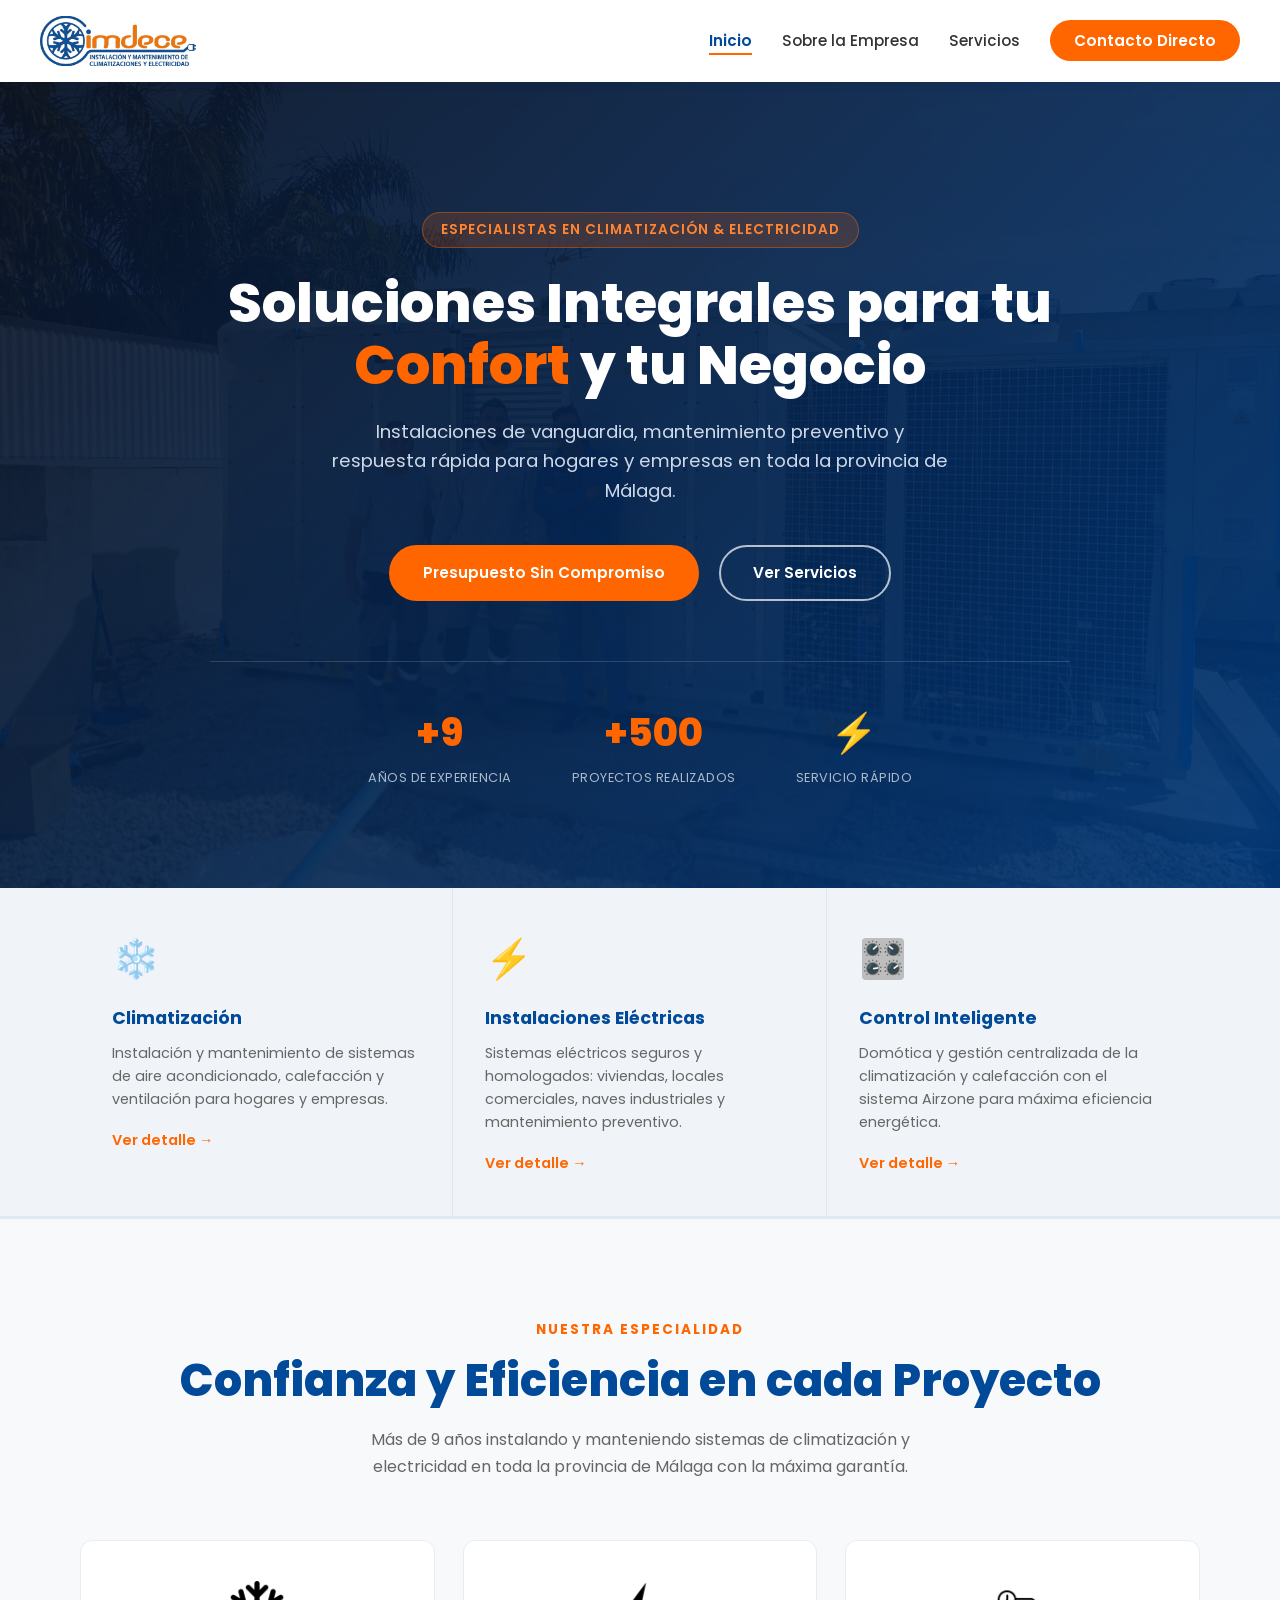
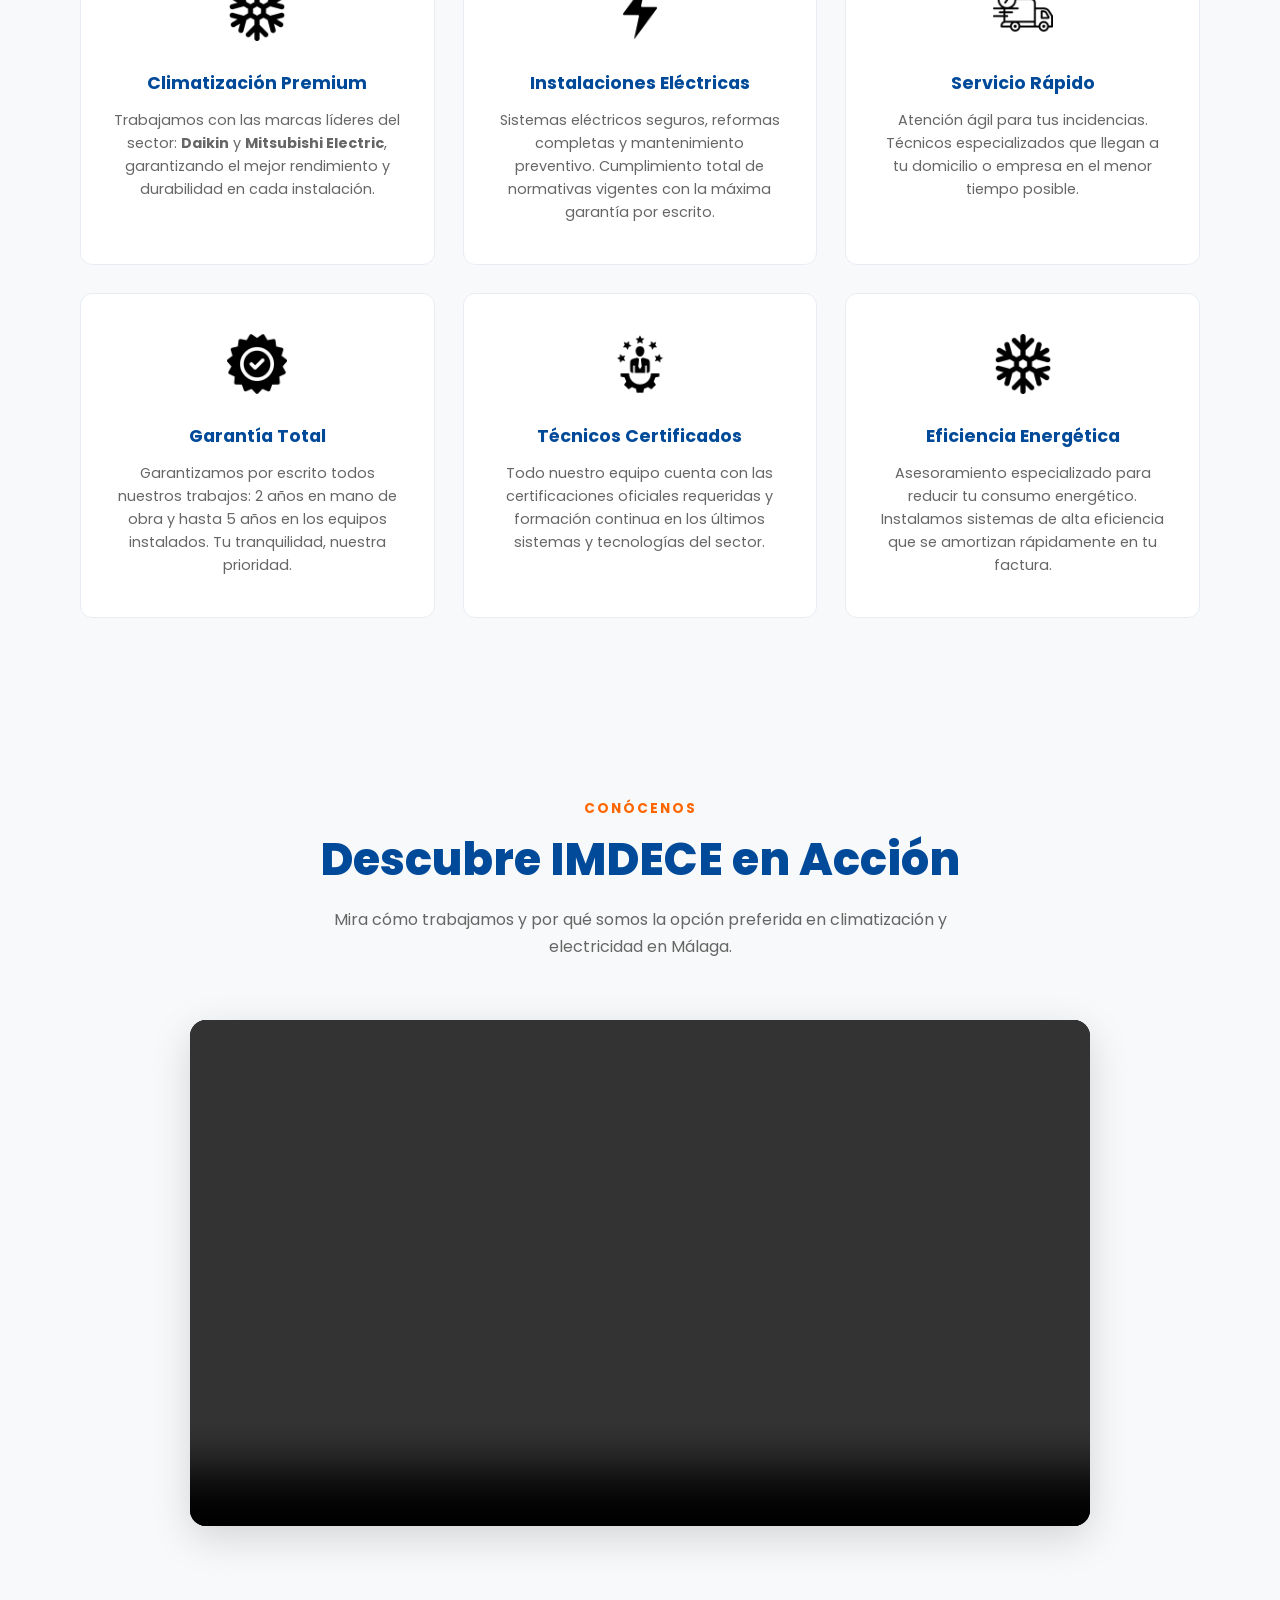
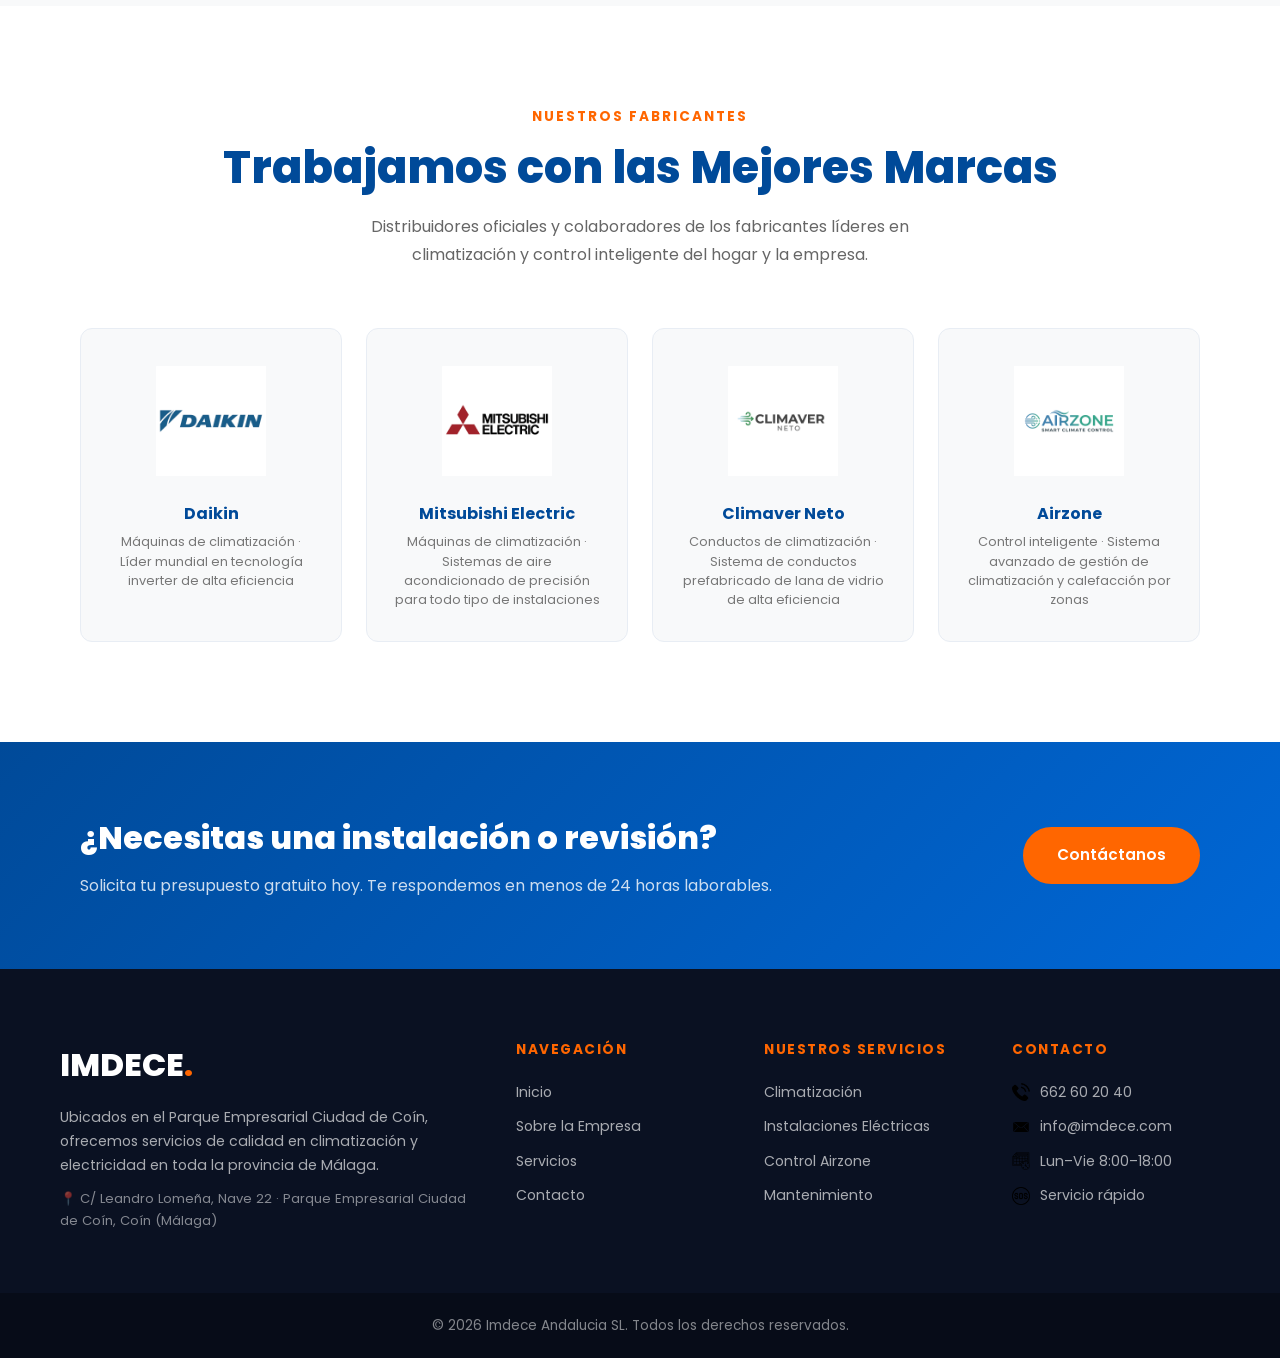
==== commit b88d6922: "He hecho la pagina principal de nuevo pero con la misma gama de colores y he añadido las marcas con " ====
--- a/index.html
+++ b/index.html
@@ -38,7 +38,7 @@
     </header>
 
     <main>
-        <!-- ===================== HERO PRINCIPAL ===================== -->
+
         <div id="inicio" class="portada-principal">
             <div class="contenedor">
                 <div id="caja-estilos" class="contenido-portada">
@@ -69,7 +69,7 @@
             </div>
         </div>
 
-        <!-- ===================== TARJETAS DE SERVICIO RÁPIDO ===================== -->
+
         <div class="seccion-servicios-rapidos">
             <div class="contenedor">
                 <div class="cuadro-servicios-rapidos">
@@ -98,7 +98,7 @@
             </div>
         </div>
 
-        <!-- ===================== SECCIÓN "POR QUÉ ELEGIRNOS" ===================== -->
+
         <div class="seccion-servicios">
             <div class="contenedor">
                 <div class="cabecera-seccion">
@@ -162,7 +162,7 @@
             </div>
         </div>
 
-        <!-- ===================== SECCIÓN VÍDEO PROMOCIONAL ===================== -->
+
         <div class="seccion-video">
             <div class="contenedor">
                 <div class="cabecera-seccion">
@@ -180,7 +180,7 @@
             </div>
         </div>
 
-        <!-- ===================== SECCIÓN MARCAS COLABORADORAS ===================== -->
+
         <div class="seccion-marcas">
             <div class="contenedor">
                 <div class="cabecera-seccion">
@@ -233,7 +233,7 @@
             </div>
         </div>
 
-        <!-- ===================== FRANJA CTA ===================== -->
+
         <div class="franja-cta">
             <div class="contenedor">
                 <div class="cta-contenido">
--- a/styles.css
+++ b/styles.css
@@ -128,7 +128,7 @@
 ========================================= */
 .portada-principal {
     background: linear-gradient(135deg, rgba(10, 17, 34, 0.92) 0%, rgba(0, 55, 120, 0.92) 100%),
-                url('../images/proyecto_climatizacion1.png') center / cover no-repeat;
+                url('../images/personal.jpeg') center / cover no-repeat;
     padding: 130px 0 100px;
     text-align: center;
     color: #ffffff;
@@ -245,7 +245,7 @@
 /* Portada interna (páginas interiores) */
 .portada-interna {
     background: linear-gradient(135deg, rgba(10, 17, 34, 0.92) 0%, rgba(0, 74, 153, 0.88) 100%),
-                url('../images/proyecto_climatizacion2.png') center / cover no-repeat;
+                url('../images/instalacion daikin 5.jpeg') center / cover no-repeat;
     padding: 80px 0;
     text-align: center;
     color: #ffffff;
@@ -447,7 +447,7 @@
 }
 
 .marca-logo-wrap {
-    height: 80px;
+    height: 120px;
     display: flex;
     align-items: center;
     justify-content: center;
@@ -455,7 +455,7 @@
 }
 
 .marca-logo-wrap img {
-    max-height: 70px;
+    max-height: 110px;
     max-width: 100%;
     object-fit: contain;
     filter: grayscale(30%);
@@ -593,22 +593,22 @@
     box-shadow: 0 20px 60px rgba(0,0,0,0.15);
 }
 
-.carrusel-slides {
+.carrusel-diapositivas {
     display: flex;
     transition: transform 0.5s ease;
 }
 
-.carrusel-slide {
+.carrusel-diapositiva {
     min-width: 100%;
     position: relative;
     display: none;
 }
 
-.carrusel-slide.activo-slide {
+.carrusel-diapositiva.diapositiva-activa {
     display: block;
 }
 
-.carrusel-slide img {
+.carrusel-diapositiva img {
     width: 100%;
     height: 500px;
     object-fit: cover;
@@ -671,8 +671,8 @@
     border-color: #ff6600;
 }
 
-.carrusel-prev { left: 20px; }
-.carrusel-next { right: 20px; }
+.carrusel-anterior { left: 20px; }
+.carrusel-siguiente { right: 20px; }
 
 /* Indicadores (bullets) */
 .carrusel-indicadores {
@@ -685,7 +685,7 @@
     z-index: 10;
 }
 
-.carrusel-dot {
+.carrusel-punto {
     width: 12px;
     height: 12px;
     border-radius: 50%;
@@ -696,14 +696,14 @@
     padding: 0;
 }
 
-.carrusel-dot.activo-dot {
+.carrusel-punto.punto-activo {
     background: #ff6600;
     border-color: #ff6600;
     width: 32px;
     border-radius: 10px;
 }
 
-.carrusel-dot:hover {
+.carrusel-punto:hover {
     background: rgba(255,255,255,0.8);
 }
 
@@ -1162,34 +1162,6 @@
     background: #eee;
 }
 
-/* Botón WhatsApp grande */
-.boton-whatsapp-grande {
-    display: flex;
-    align-items: center;
-    justify-content: center;
-    gap: 12px;
-    background: #25D366;
-    color: #ffffff;
-    text-decoration: none;
-    padding: 14px 24px;
-    border-radius: 12px;
-    font-weight: 700;
-    font-size: 0.95rem;
-    transition: all 0.3s ease;
-    margin-bottom: 24px;
-}
-
-.boton-whatsapp-grande img {
-    width: 24px;
-    height: 24px;
-    object-fit: contain;
-}
-
-.boton-whatsapp-grande:hover {
-    background: #128C7E;
-    transform: translateY(-2px);
-    box-shadow: 0 8px 20px rgba(37, 211, 102, 0.35);
-}
 
 /* Horario */
 .bloque-horario {
@@ -1422,6 +1394,20 @@
     margin-bottom: 12px;
     font-size: 0.88rem;
     color: rgba(255,255,255,0.65);
+    display: flex;
+    align-items: center;
+}
+
+.footer-columna li img {
+    width: 18px;
+    height: 18px;
+    margin-right: 10px;
+    object-fit: contain;
+}
+
+.footer-columna li a {
+    display: flex;
+    align-items: center;
 }
 
 .footer-columna a {
@@ -1444,28 +1430,7 @@
     color: rgba(255,255,255,0.5);
 }
 
-/* =========================================
-   BOTÓN WHATSAPP FLOTANTE
-========================================= */
-.boton-whatsapp-flotante {
-    position: fixed;
-    bottom: 30px;
-    right: 30px;
-    width: 60px;
-    height: 60px;
-    border-radius: 50%;
-    box-shadow: 0 4px 16px rgba(0, 0, 0, 0.3);
-    z-index: 999;
-    transition: transform 0.3s ease;
-}
-
-.boton-whatsapp-flotante:hover { transform: scale(1.12); }
-
-.boton-whatsapp-flotante img {
-    width: 100%;
-    height: 100%;
-    border-radius: 50%;
-}
+
 
 /* =========================================
    CSS PARA EL JS (animaciones)
@@ -1496,6 +1461,33 @@
     0%   { transform: translateX(0); }
     50%  { transform: translateX(20px) scale(1.06); }
     100% { transform: translateX(0) scale(1); }
+}
+
+/* =========================================
+   SECCIÓN VÍDEO PROMOCIONAL
+========================================= */
+.seccion-video {
+    padding: 80px 20px;
+    background-color: #f8f9fa;
+    text-align: center;
+}
+
+.video-wrapper {
+    max-width: 900px;
+    aspect-ratio: 16 / 9;
+    margin: 0 auto;
+    border-radius: 16px;
+    overflow: hidden;
+    box-shadow: 0 12px 40px rgba(0, 0, 0, 0.15);
+    background-color: #0a1122;
+}
+
+.video-wrapper video {
+    width: 100%;
+    height: 100%;
+    object-fit: cover;
+    display: block;
+    outline: none;
 }
 
 /* =========================================
@@ -1595,7 +1587,7 @@
         width: 100%;
     }
 
-    .lista.active { display: flex; }
+    .lista.activa { display: flex; }
 
     .titulo-seccion,
     .titulo-seccion-centro,
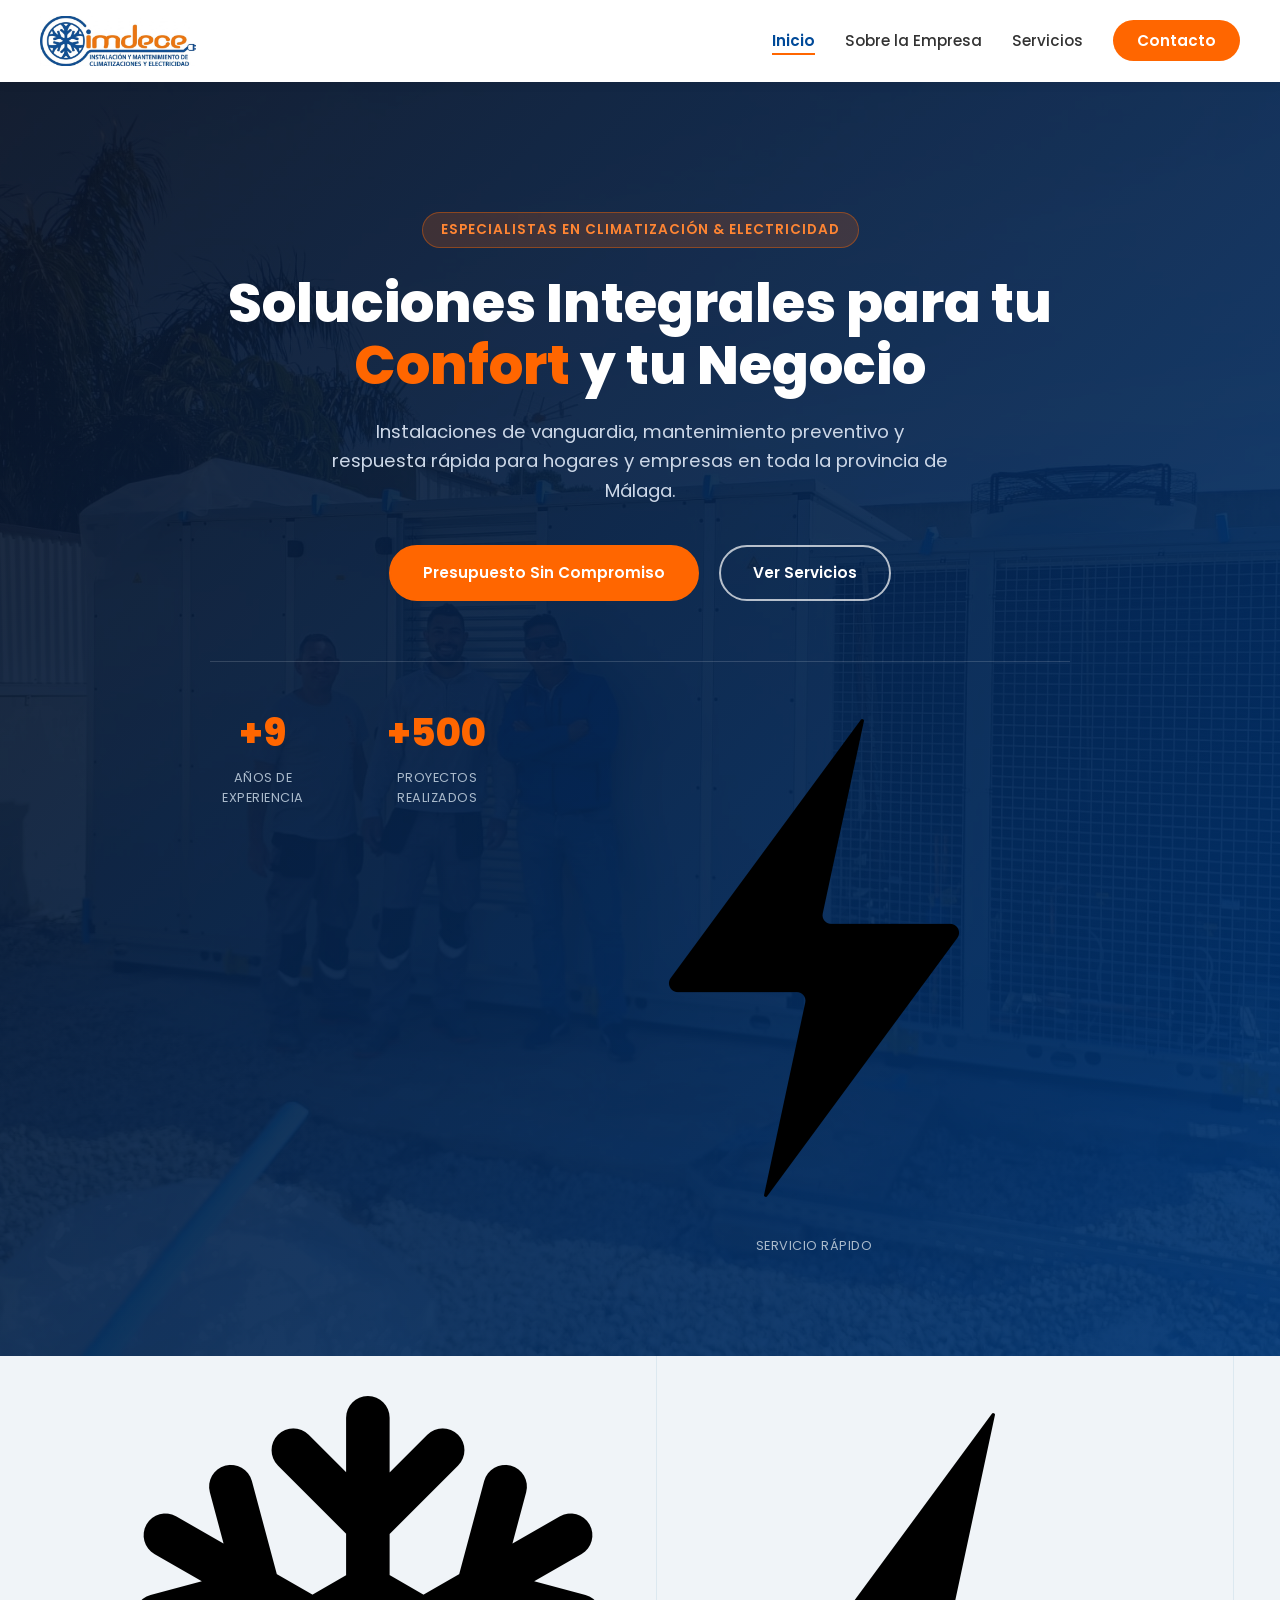
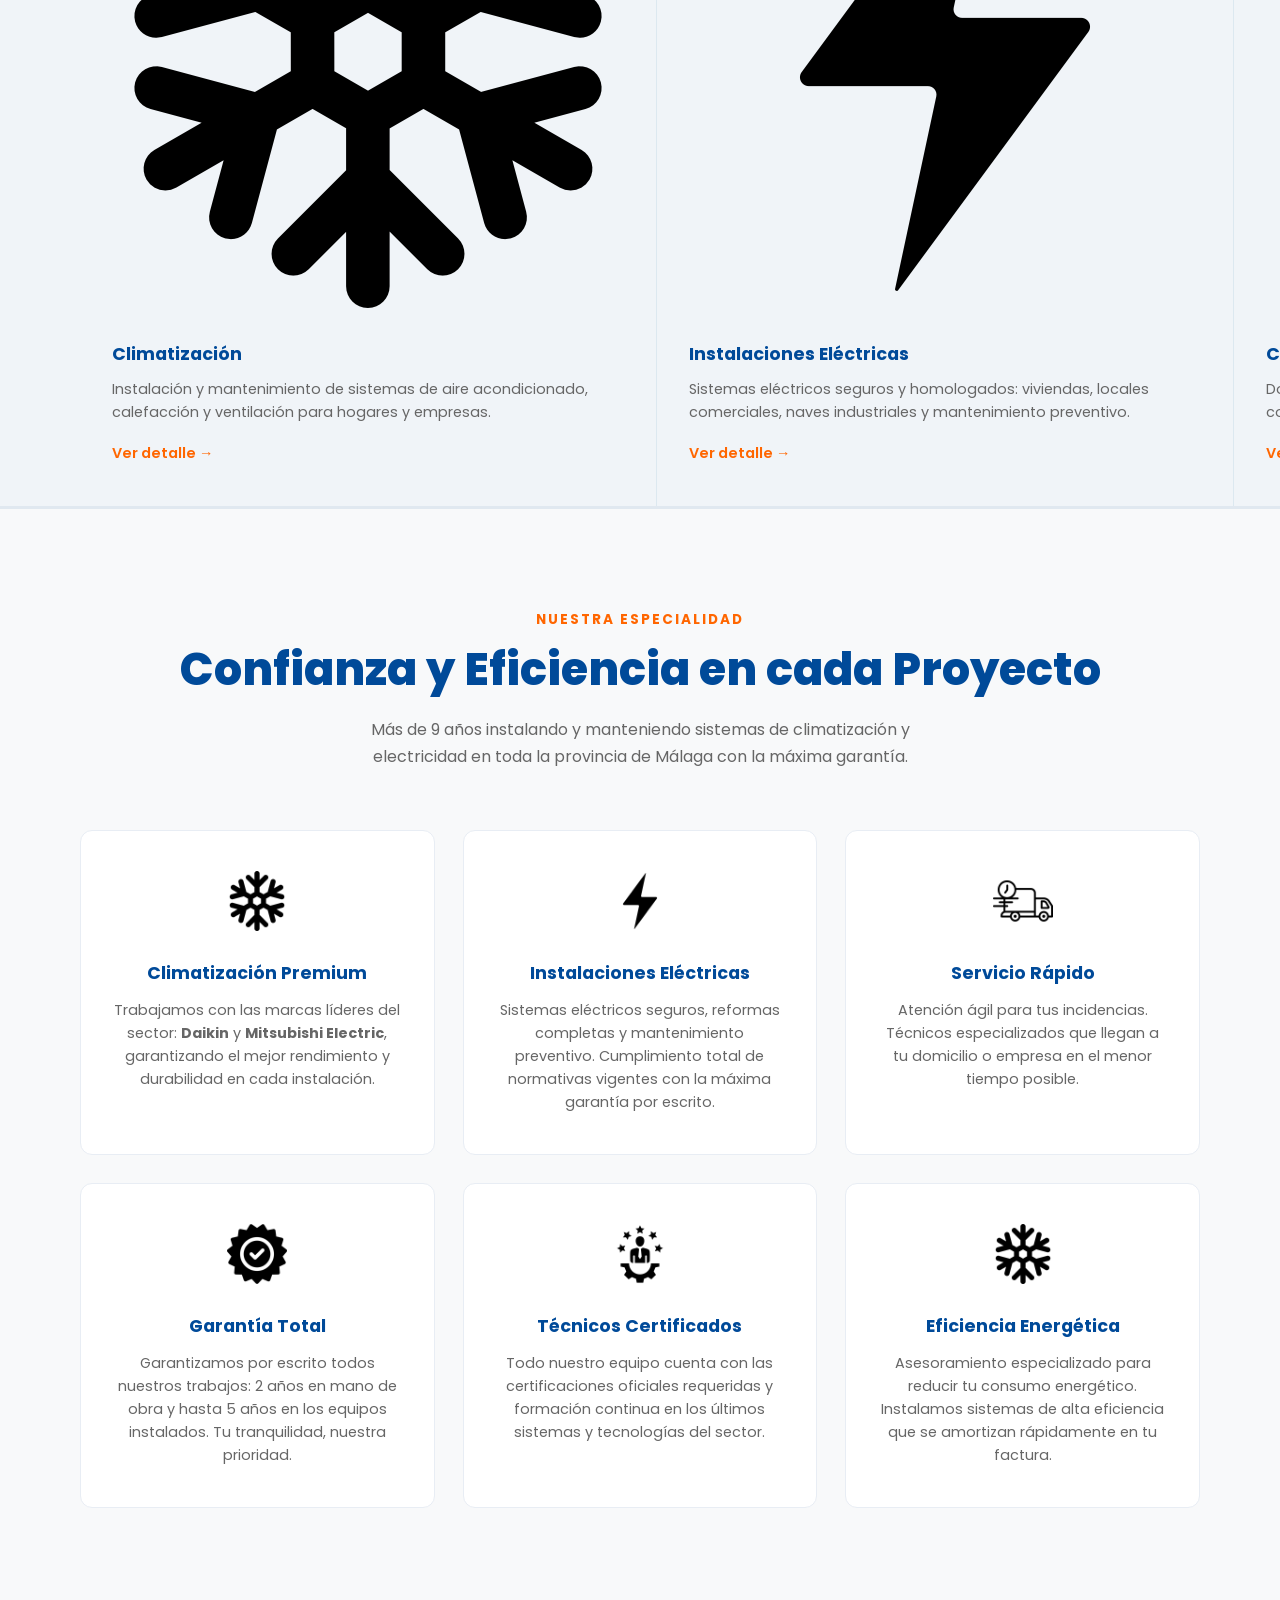
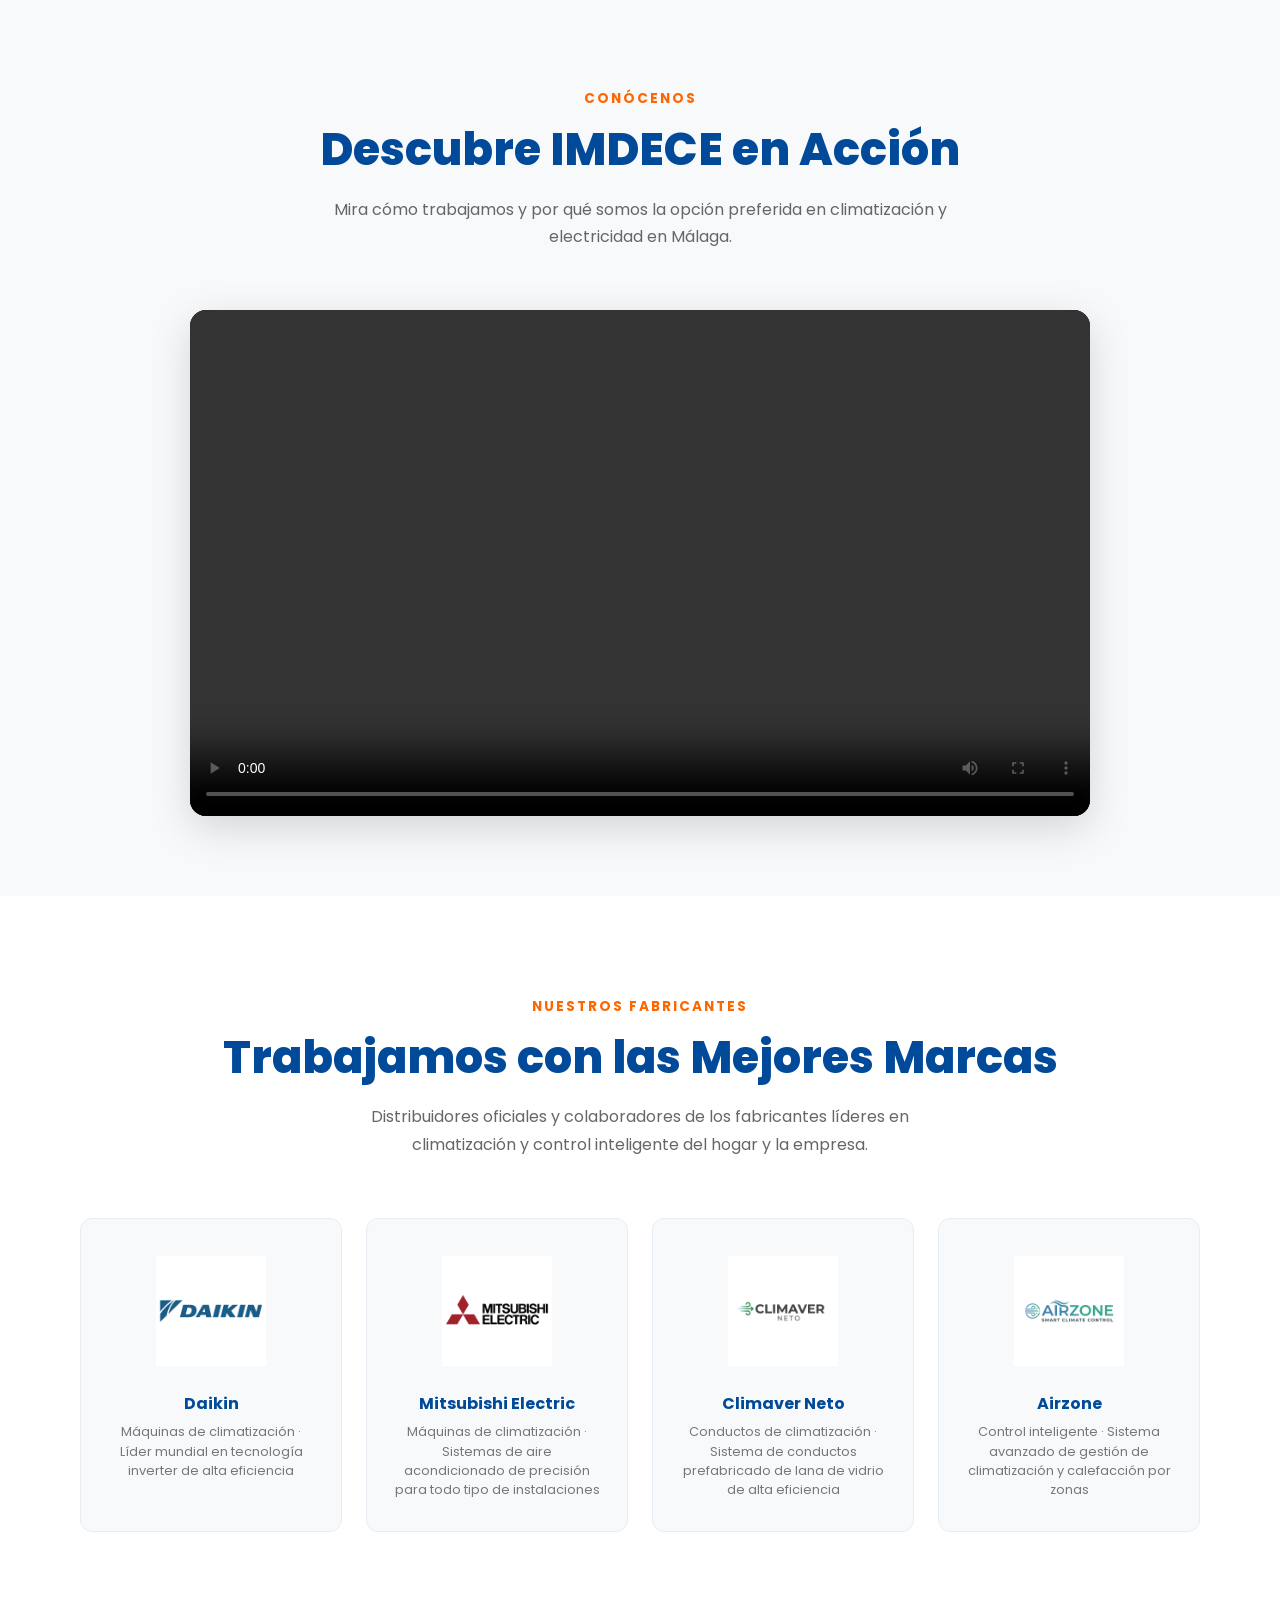
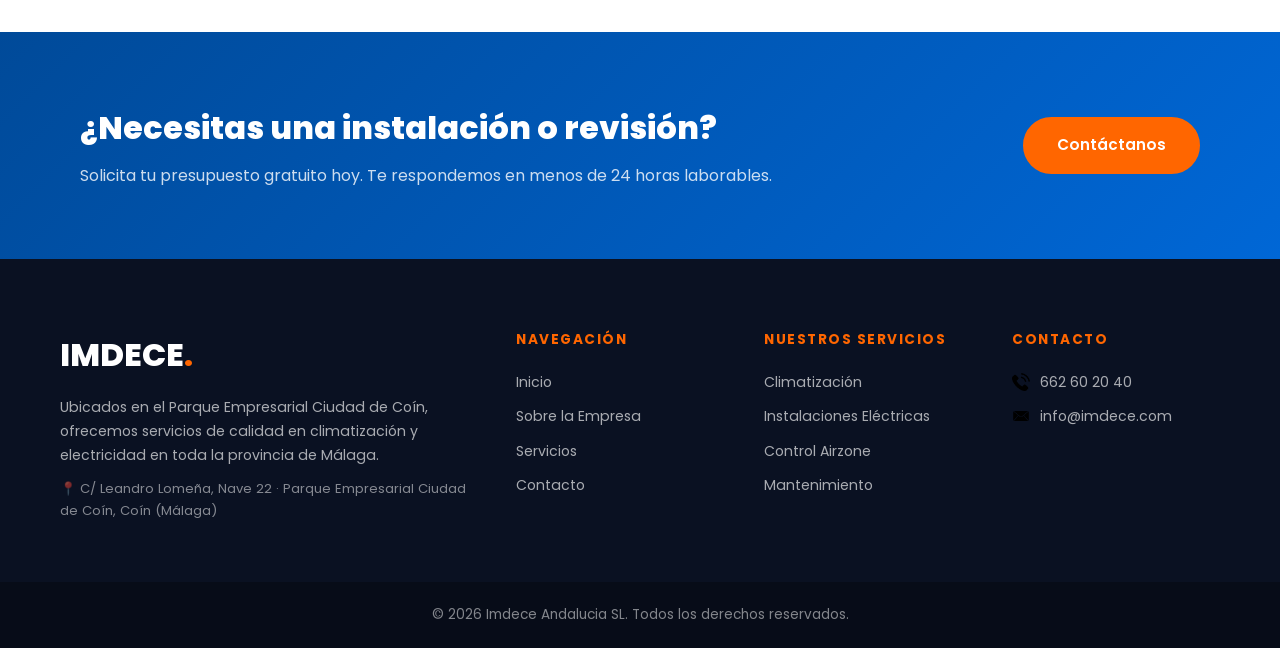
==== commit e517a12f: "Update index.html" ====
--- a/index.html
+++ b/index.html
@@ -25,14 +25,14 @@
                 <img src="images/logo.png" alt="Logo IMDECE" class="img-logo">
             </a>
         </div>
-        <div class="btn-menu" id="menu-movil">&#9775</div>
+        <div class="btn-menu" id="menu-movil">&#9776;</div>
 
         <nav>
             <ul class="lista">
                 <li><a href="index.html" class="activo">Inicio</a></li>
                 <li><a href="pages/sobreEmpresa.html">Sobre la Empresa</a></li>
                 <li><a href="pages/servicios.html">Servicios</a></li>
-                <li><a href="pages/contacto.html" class="btn-contacto">Contacto Directo</a></li>
+                <li><a href="pages/contacto.html" class="btn-contacto">Contacto</a></li>
             </ul>
         </nav>
     </header>
@@ -61,7 +61,7 @@
                             <span class="stat-label">Proyectos realizados</span>
                         </div>
                         <div class="hero-stat">
-                            <span class="stat-numero">⚡</span>
+                            <span class="stat-numero"><img src="images/rayo.png" alt="rápido"></span>
                             <span class="stat-label">Servicio rápido</span>
                         </div>
                     </div>
@@ -74,21 +74,21 @@
             <div class="contenedor">
                 <div class="cuadro-servicios-rapidos">
                     <div class="tarjeta-rapida-servicio">
-                        <div class="trs-icono">❄️</div>
+                        <div class="trs-icono"><img src="images/cristal-de-hielo.png" alt="Icono Climatización"></div>
                         <h3>Climatización</h3>
                         <p>Instalación y mantenimiento de sistemas de aire acondicionado, calefacción y ventilación para
                             hogares y empresas.</p>
                         <a href="pages/servicios.html" class="trs-link">Ver detalle →</a>
                     </div>
                     <div class="tarjeta-rapida-servicio">
-                        <div class="trs-icono">⚡</div>
+                        <div class="trs-icono"><img src="images/rayo.png" alt="Icono Electricidad"></div>
                         <h3>Instalaciones Eléctricas</h3>
                         <p>Sistemas eléctricos seguros y homologados: viviendas, locales comerciales, naves industriales
                             y mantenimiento preventivo.</p>
                         <a href="pages/servicios.html" class="trs-link">Ver detalle →</a>
                     </div>
                     <div class="tarjeta-rapida-servicio">
-                        <div class="trs-icono">🎛️</div>
+                        <div class="trs-icono"><img src="images/profesionalismo.png" alt="Icono Control Inteligente"></div>
                         <h3>Control Inteligente</h3>
                         <p>Domótica y gestión centralizada de la climatización y calefacción con el sistema Airzone para
                             máxima eficiencia energética.</p>
@@ -283,12 +283,10 @@
             <div class="footer-columna">
                 <h4>Contacto</h4>
                 <ul>
-                    <li><a href="tel:+34662602040"><img src="images\telefono.png" alt="icono teléfono"> 662 60 20 40</a>
+                    <li><a href="tel:+34662602040"><img src="images/telefono.png" alt="icono teléfono"> 662 60 20 40</a>
                     </li>
-                    <li><a href="mailto:info@imdece.com"><img src="images\correo.png" alt="icono correo">
+                    <li><a href="https://mail.google.com/mail/?view=cm&fs=1&to=info@imdece.com" target="_blank"><img src="images/correo.png" alt="icono correo">
                             info@imdece.com</a></li>
-                    <li><img src="images\calendario.png" alt="icono horario"> Lun–Vie 8:00–18:00</li>
-                    <li><img src="images\sos.png" alt="icono urgencia"> Servicio rápido</li>
                 </ul>
             </div>
         </div>
@@ -304,4 +302,4 @@
     <script src="js/javascript.js"></script>
 </body>
 
-</html>+</html>
--- a/styles.css
+++ b/styles.css
@@ -107,7 +107,9 @@
     transition: all 0.3s ease;
 }
 
-.lista a.btn-contacto::after { display: none; }
+.lista a.btn-contacto::after {
+    display: none;
+}
 
 .lista a.btn-contacto:hover {
     background-color: #e65c00;
@@ -128,7 +130,7 @@
 ========================================= */
 .portada-principal {
     background: linear-gradient(135deg, rgba(10, 17, 34, 0.92) 0%, rgba(0, 55, 120, 0.92) 100%),
-                url('../images/personal.jpeg') center / cover no-repeat;
+        url('../images/personal.jpeg') center / cover no-repeat;
     padding: 130px 0 100px;
     text-align: center;
     color: #ffffff;
@@ -185,7 +187,7 @@
     display: flex;
     justify-content: center;
     gap: 60px;
-    border-top: 1px solid rgba(255,255,255,0.15);
+    border-top: 1px solid rgba(255, 255, 255, 0.15);
     padding-top: 40px;
 }
 
@@ -232,7 +234,7 @@
 }
 
 .boton-secundario {
-    border: 2px solid rgba(255,255,255,0.7);
+    border: 2px solid rgba(255, 255, 255, 0.7);
     color: #ffffff;
 }
 
@@ -245,7 +247,7 @@
 /* Portada interna (páginas interiores) */
 .portada-interna {
     background: linear-gradient(135deg, rgba(10, 17, 34, 0.92) 0%, rgba(0, 74, 153, 0.88) 100%),
-                url('../images/instalacion daikin 5.jpeg') center / cover no-repeat;
+        url('../images/instalacion daikin 5.jpeg') center / cover no-repeat;
     padding: 80px 0;
     text-align: center;
     color: #ffffff;
@@ -275,7 +277,9 @@
     transition: background 0.3s ease, transform 0.2s ease;
 }
 
-.tarjeta-rapida-servicio:last-child { border-right: none; }
+.tarjeta-rapida-servicio:last-child {
+    border-right: none;
+}
 
 .tarjeta-rapida-servicio:hover {
     background: #ffffff;
@@ -309,7 +313,9 @@
     transition: color 0.2s;
 }
 
-.trs-link:hover { color: #e65c00; }
+.trs-link:hover {
+    color: #e65c00;
+}
 
 /* =========================================
    SECCIÓN POR QUÉ ELEGIRNOS
@@ -440,7 +446,7 @@
 }
 
 .tarjeta-marca:hover {
-    box-shadow: 0 12px 30px rgba(0,74,153,0.1);
+    box-shadow: 0 12px 30px rgba(0, 74, 153, 0.1);
     transform: translateY(-5px);
     border-color: #004a99;
     background: #fff;
@@ -503,7 +509,7 @@
 
 .cta-texto p {
     font-size: 1rem;
-    color: rgba(255,255,255,0.8);
+    color: rgba(255, 255, 255, 0.8);
 }
 
 .cta-acciones {
@@ -515,8 +521,8 @@
 
 .boton-tel {
     display: inline-block;
-    background: rgba(255,255,255,0.12);
-    border: 2px solid rgba(255,255,255,0.5);
+    background: rgba(255, 255, 255, 0.12);
+    border: 2px solid rgba(255, 255, 255, 0.5);
     color: #ffffff;
     padding: 12px 28px;
     border-radius: 50px;
@@ -527,7 +533,7 @@
 }
 
 .boton-tel:hover {
-    background: rgba(255,255,255,0.25);
+    background: rgba(255, 255, 255, 0.25);
 }
 
 /* =========================================
@@ -562,7 +568,7 @@
     height: 420px;
     border-radius: 16px;
     overflow: hidden;
-    box-shadow: 0 20px 50px rgba(0,0,0,0.1);
+    box-shadow: 0 20px 50px rgba(0, 0, 0, 0.1);
     cursor: pointer;
 }
 
@@ -590,7 +596,7 @@
     position: relative;
     border-radius: 16px;
     overflow: hidden;
-    box-shadow: 0 20px 60px rgba(0,0,0,0.15);
+    box-shadow: 0 20px 60px rgba(0, 0, 0, 0.15);
 }
 
 .carrusel-diapositivas {
@@ -621,7 +627,7 @@
     bottom: 0;
     left: 0;
     right: 0;
-    background: linear-gradient(transparent, rgba(0,0,0,0.75));
+    background: linear-gradient(transparent, rgba(0, 0, 0, 0.75));
     color: #ffffff;
     padding: 60px 40px 30px;
 }
@@ -642,7 +648,7 @@
 .carrusel-caption p {
     font-size: 1.05rem;
     font-weight: 500;
-    color: rgba(255,255,255,0.92);
+    color: rgba(255, 255, 255, 0.92);
 }
 
 /* Flechas */
@@ -650,8 +656,8 @@
     position: absolute;
     top: 50%;
     transform: translateY(-50%);
-    background: rgba(255,255,255,0.15);
-    border: 2px solid rgba(255,255,255,0.5);
+    background: rgba(255, 255, 255, 0.15);
+    border: 2px solid rgba(255, 255, 255, 0.5);
     color: #ffffff;
     width: 52px;
     height: 52px;
@@ -667,12 +673,17 @@
 }
 
 .carrusel-btn:hover {
-    background: rgba(255,102,0,0.75);
+    background: rgba(255, 102, 0, 0.75);
     border-color: #ff6600;
 }
 
-.carrusel-anterior { left: 20px; }
-.carrusel-siguiente { right: 20px; }
+.carrusel-anterior {
+    left: 20px;
+}
+
+.carrusel-siguiente {
+    right: 20px;
+}
 
 /* Indicadores (bullets) */
 .carrusel-indicadores {
@@ -689,8 +700,8 @@
     width: 12px;
     height: 12px;
     border-radius: 50%;
-    background: rgba(255,255,255,0.45);
-    border: 2px solid rgba(255,255,255,0.7);
+    background: rgba(255, 255, 255, 0.45);
+    border: 2px solid rgba(255, 255, 255, 0.7);
     cursor: pointer;
     transition: all 0.3s ease;
     padding: 0;
@@ -704,7 +715,7 @@
 }
 
 .carrusel-punto:hover {
-    background: rgba(255,255,255,0.8);
+    background: rgba(255, 255, 255, 0.8);
 }
 
 /* =========================================
@@ -738,605 +749,9 @@
 
 .cifra-label {
     font-size: 0.9rem;
-    color: rgba(255,255,255,0.8);
+    color: rgba(255, 255, 255, 0.8);
     text-transform: uppercase;
     letter-spacing: 0.5px;
-}
-
-/* =========================================
-   PÁGINA DE SERVICIOS: GALERÍA DE PROYECTOS
-========================================= */
-.seccion-proyectos {
-    padding: 90px 0;
-    background: #f8f9fa;
-}
-
-.galeria-proyectos {
-    display: grid;
-    grid-template-columns: repeat(3, 1fr);
-    grid-template-rows: auto auto;
-    gap: 16px;
-}
-
-.proyecto-item {
-    position: relative;
-    border-radius: 12px;
-    overflow: hidden;
-    cursor: pointer;
-}
-
-.proyecto-item img {
-    width: 100%;
-    height: 240px;
-    object-fit: cover;
-    display: block;
-    transition: transform 0.5s ease;
-}
-
-.proyecto-item.grande {
-    grid-column: span 1;
-    grid-row: span 2;
-}
-
-.proyecto-item.grande img {
-    height: 100%;
-    min-height: 400px;
-}
-
-.proyecto-item:hover img {
-    transform: scale(1.06);
-}
-
-.proyecto-overlay {
-    position: absolute;
-    bottom: 0;
-    left: 0;
-    right: 0;
-    background: linear-gradient(transparent, rgba(0,0,20,0.8));
-    color: #fff;
-    padding: 40px 20px 16px;
-    transform: translateY(8px);
-    opacity: 0;
-    transition: all 0.35s ease;
-}
-
-.proyecto-item:hover .proyecto-overlay {
-    opacity: 1;
-    transform: translateY(0);
-}
-
-.proyecto-tipo {
-    display: inline-block;
-    background: #ff6600;
-    font-size: 0.72rem;
-    font-weight: 700;
-    text-transform: uppercase;
-    letter-spacing: 1px;
-    padding: 3px 10px;
-    border-radius: 30px;
-    margin-bottom: 6px;
-}
-
-.proyecto-overlay p {
-    font-size: 0.88rem;
-    color: rgba(255,255,255,0.9);
-    line-height: 1.4;
-}
-
-/* =========================================
-   SERVICIOS ZIG-ZAG (mejorado)
-========================================= */
-.servicio-zigzag {
-    padding: 90px 0;
-    background-color: #ffffff;
-}
-
-.servicio-zigzag.alterno {
-    background-color: #f8f9fa;
-}
-
-.servicio-contenido {
-    display: grid;
-    grid-template-columns: 1fr 1fr;
-    gap: 70px;
-    align-items: center;
-}
-
-.servicio-texto {
-    padding: 10px 0;
-}
-
-.etiqueta-servicio {
-    display: inline-block;
-    color: #ff6600;
-    font-weight: 700;
-    text-transform: uppercase;
-    font-size: 0.78rem;
-    letter-spacing: 2px;
-    margin-bottom: 12px;
-}
-
-.servicio-titulo {
-    font-size: 2.2rem;
-    color: #0a1122;
-    margin-bottom: 18px;
-    font-weight: 800;
-    line-height: 1.2;
-}
-
-.servicio-descripcion {
-    font-size: 0.98rem;
-    color: #555;
-    margin-bottom: 24px;
-    line-height: 1.75;
-}
-
-.servicio-lista {
-    list-style: none;
-    padding: 0;
-    margin: 0 0 24px;
-}
-
-.servicio-lista li {
-    margin-bottom: 10px;
-    font-size: 0.92rem;
-    color: #444;
-    line-height: 1.5;
-    display: flex;
-    align-items: flex-start;
-    gap: 6px;
-}
-
-.img-servicio {
-    width: 100%;
-    height: 380px;
-    object-fit: cover;
-    border-radius: 16px;
-    box-shadow: 0 20px 50px rgba(0,0,0,0.12);
-    transition: transform 0.4s ease, box-shadow 0.4s ease;
-}
-
-.img-servicio:hover {
-    transform: scale(1.02);
-    box-shadow: 0 28px 60px rgba(0,0,0,0.18);
-}
-
-/* Logos de marcas dentro de servicios */
-.marcas-servicio {
-    display: flex;
-    gap: 16px;
-    align-items: center;
-    flex-wrap: wrap;
-    margin-top: 10px;
-}
-
-.marca-mini {
-    max-height: 40px;
-    max-width: 100px;
-    object-fit: contain;
-    filter: grayscale(20%);
-    opacity: 0.85;
-    transition: all 0.3s ease;
-}
-
-.marca-mini:hover {
-    filter: grayscale(0%);
-    opacity: 1;
-}
-
-/* =========================================
-   BOTÓN PRESUPUESTO ENORME
-========================================= */
-.boton-presupuesto-enorme {
-    padding: 90px 20px;
-    text-align: center;
-    background: #fff;
-}
-
-.presupuesto-contenido h2 {
-    font-size: 2.8rem;
-    color: #0a1122;
-    margin-bottom: 15px;
-    font-weight: 800;
-}
-
-.presupuesto-contenido p {
-    font-size: 1.1rem;
-    color: #666;
-    margin-bottom: 40px;
-}
-
-.presupuesto-acciones {
-    display: flex;
-    justify-content: center;
-    gap: 20px;
-    align-items: center;
-    flex-wrap: wrap;
-}
-
-.boton-presupuesto-gigante {
-    display: inline-block;
-    background: linear-gradient(90deg, #FF6600, #FF9500);
-    color: #ffffff;
-    font-size: 1.2rem;
-    font-weight: 800;
-    padding: 20px 50px;
-    border-radius: 60px;
-    text-decoration: none;
-    text-transform: uppercase;
-    letter-spacing: 1.5px;
-    transition: all 0.3s ease;
-    box-shadow: 0 10px 30px rgba(255,102,0,0.3);
-}
-
-.boton-presupuesto-gigante:hover {
-    transform: translateY(-5px);
-    box-shadow: 0 20px 50px rgba(255,102,0,0.4);
-}
-
-.boton-tel-grande {
-    display: inline-block;
-    background: transparent;
-    border: 2px solid #004a99;
-    color: #004a99;
-    font-size: 1rem;
-    font-weight: 700;
-    padding: 18px 36px;
-    border-radius: 60px;
-    text-decoration: none;
-    transition: all 0.3s ease;
-}
-
-.boton-tel-grande:hover {
-    background: #004a99;
-    color: #fff;
-}
-
-/* =========================================
-   PÁGINA DE CONTACTO (NUEVA)
-========================================= */
-.hero-contacto {
-    background: linear-gradient(135deg, rgba(10, 17, 34, 0.92) 0%, rgba(0, 55, 120, 0.90) 100%),
-                url('../images/proyecto_oficina.png') center / cover no-repeat;
-    padding: 80px 20px;
-    text-align: center;
-    color: #ffffff;
-}
-
-.hero-titulo {
-    font-size: 3rem;
-    margin-bottom: 18px;
-    line-height: 1.2;
-    font-weight: 800;
-}
-
-.hero-descripcion {
-    font-size: 1.05rem;
-    max-width: 600px;
-    margin: 0 auto;
-    opacity: 0.9;
-    line-height: 1.7;
-}
-
-/* Tarjetas rápidas (barra naranja) */
-.tarjetas-rapidas {
-    background-color: #FF6600;
-    display: grid;
-    grid-template-columns: repeat(4, 1fr);
-}
-
-.tarjeta-rapida {
-    padding: 28px 24px;
-    display: flex;
-    align-items: center;
-    gap: 15px;
-    border-right: 1px solid rgba(255, 255, 255, 0.2);
-    transition: background 0.2s;
-}
-
-.tarjeta-rapida:last-child { border-right: none; }
-
-.tarjeta-rapida:hover { background: rgba(255, 255, 255, 0.1); }
-
-.tarjeta-urgencia { background: rgba(0, 0, 0, 0.12); }
-
-.tarjeta-icono { font-size: 28px; }
-
-.tarjeta-info { color: #ffffff; }
-
-.tarjeta-titulo { font-weight: 700; font-size: 14px; }
-
-.tarjeta-texto { font-size: 12px; opacity: 0.9; }
-
-/* Sección principal contacto */
-.seccion-contacto-nueva {
-    padding: 80px 20px;
-    background-color: #f8f9fa;
-}
-
-.contacto-grid {
-    display: grid;
-    grid-template-columns: 1fr 1fr;
-    gap: 40px;
-    align-items: start;
-}
-
-/* Bloque de contacto izquierda */
-.bloque-contacto-principal {
-    background: #ffffff;
-    border-radius: 16px;
-    overflow: hidden;
-    box-shadow: 0 8px 30px rgba(0,0,0,0.08);
-}
-
-.bcp-header {
-    background: linear-gradient(135deg, #0a1122 0%, #004a99 100%);
-    padding: 22px 28px;
-    display: flex;
-    align-items: center;
-    gap: 12px;
-}
-
-.bcp-icono { font-size: 22px; }
-
-.bcp-titulo {
-    color: #fff;
-    font-size: 1.2rem;
-    font-weight: 700;
-    margin: 0;
-}
-
-.bcp-cuerpo { padding: 32px; }
-
-.bcp-intro {
-    font-size: 0.95rem;
-    color: #666;
-    line-height: 1.7;
-    margin-bottom: 28px;
-    border-bottom: 1px solid #f0f0f0;
-    padding-bottom: 24px;
-}
-
-/* Opciones de contacto */
-.contacto-opcion {
-    display: flex;
-    align-items: flex-start;
-    gap: 18px;
-    padding: 18px 0;
-    border-bottom: 1px solid #f0f0f0;
-}
-
-.contacto-opcion:last-of-type { border-bottom: none; }
-
-.contacto-urgencia {
-    background: #fff8f4;
-    margin: 0 -32px;
-    padding: 18px 32px;
-    border-radius: 0;
-}
-
-.co-icono { font-size: 1.8rem; flex-shrink: 0; }
-
-.co-label {
-    font-size: 0.72rem;
-    font-weight: 700;
-    text-transform: uppercase;
-    letter-spacing: 1px;
-    color: #999;
-    margin-bottom: 4px;
-}
-
-.co-valor {
-    display: block;
-    font-size: 1.25rem;
-    font-weight: 700;
-    color: #004a99;
-    text-decoration: none;
-    margin-bottom: 4px;
-    transition: color 0.2s;
-}
-
-.co-valor:hover { color: #ff6600; }
-
-.co-nota {
-    font-size: 0.8rem;
-    color: #888;
-    line-height: 1.4;
-}
-
-/* Separador "O" */
-.separador-o {
-    display: flex;
-    align-items: center;
-    gap: 14px;
-    margin: 24px 0 20px;
-    color: #bbb;
-    font-size: 0.85rem;
-}
-
-.separador-o::before,
-.separador-o::after {
-    content: '';
-    flex: 1;
-    height: 1px;
-    background: #eee;
-}
-
-
-/* Horario */
-.bloque-horario {
-    background: #f8f9fa;
-    border-radius: 12px;
-    padding: 20px;
-    margin-top: 4px;
-}
-
-.bloque-horario h3 {
-    font-size: 0.95rem;
-    font-weight: 700;
-    color: #004a99;
-    margin-bottom: 14px;
-}
-
-.horario-fila {
-    display: flex;
-    justify-content: space-between;
-    align-items: center;
-    padding: 8px 0;
-    border-bottom: 1px solid #eee;
-    font-size: 0.88rem;
-    color: #555;
-}
-
-.horario-fila:last-child { border-bottom: none; }
-
-.horario-hora {
-    font-weight: 600;
-    color: #333;
-}
-
-/* Bloque mapa */
-.bloque-mapa-nuevo {
-    background: #ffffff;
-    border-radius: 16px;
-    overflow: hidden;
-    box-shadow: 0 8px 30px rgba(0,0,0,0.08);
-}
-
-.bmn-header {
-    background: linear-gradient(135deg, #0a1122 0%, #004a99 100%);
-    padding: 22px 28px;
-    display: flex;
-    align-items: center;
-    gap: 12px;
-}
-
-.bmn-icono { font-size: 22px; }
-
-.bmn-titulo {
-    color: #fff;
-    font-size: 1.2rem;
-    font-weight: 700;
-    margin: 0;
-}
-
-.bmn-direccion {
-    padding: 20px 28px;
-    border-bottom: 1px solid #f0f0f0;
-    font-size: 0.92rem;
-    color: #555;
-    line-height: 1.7;
-}
-
-.bmn-direccion p { margin: 0; }
-
-.mapa-iframe-wrap {
-    padding: 0;
-}
-
-.mapa-iframe-wrap iframe {
-    display: block;
-    border-radius: 0;
-}
-
-.boton-mapa-externo {
-    display: block;
-    text-align: center;
-    background: #004a99;
-    color: #fff;
-    text-decoration: none;
-    padding: 14px;
-    font-weight: 700;
-    font-size: 0.9rem;
-    transition: background 0.3s ease;
-}
-
-.boton-mapa-externo:hover {
-    background: #ff6600;
-}
-
-/* =========================================
-   FAQ
-========================================= */
-.faq-seccion {
-    padding: 80px 20px;
-    background-color: #ffffff;
-    max-width: 1200px;
-    margin: 0 auto;
-}
-
-.faq-header {
-    text-align: center;
-    margin-bottom: 60px;
-}
-
-.faq-etiqueta {
-    display: block;
-    color: #FF6600;
-    font-weight: 700;
-    text-transform: uppercase;
-    font-size: 0.85rem;
-    letter-spacing: 2px;
-    margin-bottom: 14px;
-}
-
-.faq-titulo {
-    color: #004a99;
-    font-size: 2.5rem;
-    font-weight: 800;
-    margin-bottom: 20px;
-}
-
-.texto-terciario { color: #FF6600; }
-
-.faq-lista {
-    display: grid;
-    grid-template-columns: repeat(2, 1fr);
-    gap: 16px;
-}
-
-.faq-item {
-    border: 1.5px solid #e0e0e0;
-    border-radius: 12px;
-    overflow: hidden;
-    transition: border-color 0.2s;
-}
-
-.faq-item:hover { border-color: #004a99; }
-
-.faq-pregunta {
-    background-color: #fafafa;
-    padding: 18px 22px;
-    font-weight: 600;
-    font-size: 0.95rem;
-    cursor: pointer;
-    display: flex;
-    justify-content: space-between;
-    align-items: center;
-    transition: all 0.2s;
-    color: #333;
-}
-
-.faq-pregunta:hover {
-    background: #004a99;
-    color: #ffffff;
-}
-
-.faq-mas { font-size: 20px; font-weight: 700; }
-
-.faq-respuesta {
-    padding: 0 22px;
-    max-height: 0;
-    overflow: hidden;
-    transition: 0.3s ease;
-    font-size: 0.9rem;
-    color: #666;
-    line-height: 1.6;
-}
-
-.faq-respuesta.abierta {
-    padding: 18px 22px;
-    max-height: 200px;
 }
 
 /* =========================================
@@ -1368,14 +783,14 @@
 
 .footer-columna p {
     font-size: 0.88rem;
-    color: rgba(255,255,255,0.65);
+    color: rgba(255, 255, 255, 0.65);
     line-height: 1.7;
     margin-bottom: 10px;
 }
 
 .footer-direccion {
     font-size: 0.82rem !important;
-    color: rgba(255,255,255,0.5) !important;
+    color: rgba(255, 255, 255, 0.5) !important;
 }
 
 .footer-columna h4 {
@@ -1393,7 +808,7 @@
 .footer-columna li {
     margin-bottom: 12px;
     font-size: 0.88rem;
-    color: rgba(255,255,255,0.65);
+    color: rgba(255, 255, 255, 0.65);
     display: flex;
     align-items: center;
 }
@@ -1411,7 +826,7 @@
 }
 
 .footer-columna a {
-    color: rgba(255,255,255,0.65);
+    color: rgba(255, 255, 255, 0.65);
     text-decoration: none;
     transition: color 0.2s ease;
 }
@@ -1420,17 +835,17 @@
     color: #ff6600;
 }
 
-.punto-naranja { color: #ff6600; }
+.punto-naranja {
+    color: #ff6600;
+}
 
 .barra-copyright {
-    background-color: rgba(0,0,0,0.3);
+    background-color: rgba(0, 0, 0, 0.3);
     padding: 22px 20px;
     text-align: center;
     font-size: 0.85rem;
-    color: rgba(255,255,255,0.5);
-}
-
-
+    color: rgba(255, 255, 255, 0.5);
+}
 
 /* =========================================
    CSS PARA EL JS (animaciones)
@@ -1458,9 +873,17 @@
 }
 
 @keyframes moverDerechaRebote {
-    0%   { transform: translateX(0); }
-    50%  { transform: translateX(20px) scale(1.06); }
-    100% { transform: translateX(0) scale(1); }
+    0% {
+        transform: translateX(0);
+    }
+
+    50% {
+        transform: translateX(20px) scale(1.06);
+    }
+
+    100% {
+        transform: translateX(0) scale(1);
+    }
 }
 
 /* =========================================
@@ -1508,38 +931,6 @@
 }
 
 @media (max-width: 992px) {
-    .servicio-contenido {
-        grid-template-columns: 1fr;
-        gap: 36px;
-    }
-
-    .servicio-texto { order: 2; }
-    .servicio-imagen { order: 1; }
-
-    .img-servicio { height: 280px; }
-
-    .contacto-grid {
-        grid-template-columns: 1fr;
-    }
-
-    .seccion-contacto {
-        grid-template-columns: 1fr;
-        padding: 50px 20px;
-    }
-
-    .tarjetas-rapidas {
-        grid-template-columns: repeat(2, 1fr);
-    }
-
-    .tarjeta-rapida {
-        border-right: none;
-        border-bottom: 1px solid rgba(255, 255, 255, 0.2);
-    }
-
-    .faq-lista {
-        grid-template-columns: 1fr;
-    }
-
     .cuadro-servicios-rapidos {
         grid-template-columns: 1fr;
     }
@@ -1553,17 +944,6 @@
         flex-direction: column;
         text-align: center;
     }
-
-    .galeria-proyectos {
-        grid-template-columns: repeat(2, 1fr);
-    }
-
-    .proyecto-item.grande {
-        grid-column: span 2;
-        grid-row: span 1;
-    }
-
-    .proyecto-item.grande img { min-height: 240px; }
 }
 
 @media (max-width: 768px) {
@@ -1573,9 +953,13 @@
         gap: 15px;
     }
 
-    .logo { justify-content: center; }
-
-    .btn-menu { display: block; }
+    .logo {
+        justify-content: center;
+    }
+
+    .btn-menu {
+        display: block;
+    }
 
     .lista {
         display: none;
@@ -1587,27 +971,37 @@
         width: 100%;
     }
 
-    .lista.activa { display: flex; }
+    .lista.activa {
+        display: flex;
+    }
 
     .titulo-seccion,
-    .titulo-seccion-centro,
-    .hero-titulo {
+    .titulo-seccion-centro {
         font-size: 2rem;
         text-align: center;
     }
 
-    .contenido-portada h1 { font-size: 2rem; }
-    .contenido-portada p  { font-size: 0.92rem; }
+    .contenido-portada h1 {
+        font-size: 2rem;
+    }
+
+    .contenido-portada p {
+        font-size: 0.92rem;
+    }
 
     .portada-principal,
-    .portada-interna { padding: 60px 0; }
+    .portada-interna {
+        padding: 60px 0;
+    }
 
     .hero-stats {
         gap: 30px;
         flex-wrap: wrap;
     }
 
-    .stat-numero { font-size: 1.8rem; }
+    .stat-numero {
+        font-size: 1.8rem;
+    }
 
     .botones-portada {
         flex-direction: column;
@@ -1626,19 +1020,8 @@
         padding-right: 0;
     }
 
-    .espacio-imagen { height: 260px; }
-
-    .carrusel-slide img { height: 320px; }
-
-    .hero-titulo { font-size: 2.2rem; }
-
-    .tarjetas-rapidas {
-        grid-template-columns: 1fr;
-    }
-
-    .fila-dos-columnas {
-        grid-template-columns: 1fr;
-        gap: 0;
+    .espacio-imagen {
+        height: 260px;
     }
 
     .footer-contenedor {
@@ -1647,32 +1030,23 @@
         gap: 30px;
     }
 
+    .footer-columna li {
+        justify-content: center;
+    }
+
     .cifras-grid {
         grid-template-columns: repeat(2, 1fr);
     }
 
-    .galeria-proyectos {
-        grid-template-columns: 1fr;
-    }
-
-    .proyecto-item.grande {
-        grid-column: span 1;
-    }
-
     .grid-marcas {
         grid-template-columns: repeat(2, 1fr);
     }
-
-    .presupuesto-contenido h2 { font-size: 1.8rem; }
-
-    .boton-presupuesto-gigante {
-        font-size: 1rem;
-        padding: 16px 28px;
-    }
 }
 
 @media (max-width: 480px) {
-    .lista a { font-size: 12px; }
+    .lista a {
+        font-size: 12px;
+    }
 
     .lista a.btn-contacto {
         padding: 6px 16px;
@@ -1685,34 +1059,646 @@
         font-size: 1rem;
     }
 
-    .carrusel-slide img { height: 240px; }
-
     .cifras-grid {
         grid-template-columns: repeat(2, 1fr);
         gap: 10px;
     }
 
-    .cifra-numero { font-size: 2.2rem; }
+    .cifra-numero {
+        font-size: 2.2rem;
+    }
 
     .grid-marcas {
         grid-template-columns: 1fr 1fr;
         gap: 12px;
     }
 
-    .footer-logo { font-size: 1.6rem; }
-
-    .faq-titulo { font-size: 1.8rem; }
-
-    .presupuesto-contenido h2 { font-size: 1.4rem; }
+    .footer-logo {
+        font-size: 1.6rem;
+    }
+
+    .footer-columna p,
+    .footer-columna li {
+        font-size: 12px;
+    }
+}
+
+@media (min-width: 1200px) {
+    .contenedor {
+        max-width: 1160px;
+    }
+}
+
+/* =========================================
+   PÁGINA DE CONTACTO
+========================================= */
+.hero-contacto {
+    background: #ff6600;
+    padding: 60px 20px;
+    text-align: center;
+    color: #ffffff;
+}
+
+.hero-titulo {
+    font-size: 3rem;
+    margin-bottom: 15px;
+    line-height: 1.2;
+}
+
+.hero-descripcion {
+    font-size: 1rem;
+    max-width: 550px;
+    margin: 0 auto;
+    opacity: 0.9;
+}
+
+.tarjetas-rapidas {
+    background-color: #FF7600;
+    display: grid;
+    grid-template-columns: repeat(4, 1fr);
+}
+
+.tarjeta-urgencia {
+    background: rgba(0, 0, 0, 0.1);
+}
+
+.tarjeta-icono {
+    font-size: 32px;
+}
+
+.tarjeta-info {
+    color: #ffffff;
+}
+
+.tarjeta-titulo {
+    font-weight: 700;
+    font-size: 15px;
+}
+
+.tarjeta-texto {
+    font-size: 12px;
+    opacity: 0.9;
+}
+
+.seccion-contacto {
+    padding: 80px 20px;
+    background-color: #f8f9fa;
+    display: grid;
+    grid-template-columns: 1fr 380px;
+    gap: 40px;
+    max-width: 1200px;
+    margin: 0 auto;
+}
+
+
+.boton-primario {
+    width: 100%;
+    background: #FF7600;
+    border: none;
+    padding: 14px;
+    color: #ffffff;
+    font-weight: 700;
+    font-size: 14px;
+    text-transform: uppercase;
+    letter-spacing: 1px;
+    border-radius: 8px;
+    cursor: pointer;
+    transition: all 0.2s;
+    font-family: 'Poppins', sans-serif;
+}
+
+.boton-primario:hover {
+    transform: translateY(-2px);
+    box-shadow: 0 4px 12px rgba(255, 118, 0, 0.3);
+}
+
+.info-lateral {
+    display: grid;
+    grid-template-columns: repeat(3, 1fr);
+    gap: 20px;
+    margin: 40px;
+}
+
+.bloque-info,
+.bloque-mapa {
+    background-color: #ffffff;
+    border-radius: 12px;
+    overflow: hidden;
+    box-shadow: 0 4px 16px rgba(0, 0, 0, 0.05);
+}
+
+.bloque-header {
+    background: #ff6600;
+    padding: 14px 20px;
+    display: flex;
+    align-items: center;
+    gap: 8px;
+}
+
+
+.bloque-titulo {
+    color: #ffffff;
+    font-size: 14px;
+    font-weight: 700;
+    margin: 0;
+    text-transform: uppercase;
+    letter-spacing: 1px;
+}
+
+.bloque-contenido {
+    padding: 15px 20px;
+}
+
+.bloque-contenido p {
+    margin-bottom: 12px;
+    font-size: 13px;
+}
+
+.mapa-visual {
+    background: linear-gradient(145deg, #c8dff0, #a5c8e4);
+    padding: 25px;
+    text-align: center;
+}
+.mapa-visual iframe{
+    width: 100%;
+    border: none;
+}
+
+.mapa-pin {
+    font-size: 32px;
+    animation: rebote 2s infinite;
+}
+
+@keyframes rebote {
+
+    0%,
+    100% {
+        transform: translateY(0);
+    }
+
+    50% {
+        transform: translateY(-5px);
+    }
+}
+
+.mapa-nombre {
+    font-weight: 700;
+    margin-top: 8px;
+    color: #1a2a3a;
+}
+
+.mapa-direccion {
+    background: #ff6600;
+    color: rgba(255, 255, 255, 0.85);
+    padding: 12px 18px;
+    font-size: 11px;
+    text-align: center;
+}
+
+/* FAQ */
+.faq-seccion {
+    padding: 80px 20px;
+    background-color: #ffffff;
+    max-width: 1200px;
+    margin: 0 auto;
+}
+
+.faq-header {
+    text-align: center;
+    margin-bottom: 60px;
+}
+
+.faq-etiqueta {
+    display: block;
+    color: #FF7600;
+    font-weight: 700;
+    text-transform: uppercase;
+    font-size: 1rem;
+    letter-spacing: 1.5px;
+    margin-bottom: 15px;
+}
+
+.faq-titulo {
+    color: #004a99;
+    font-size: 2.5rem;
+    font-weight: 700;
+    margin-bottom: 20px;
+    line-height: 1.1;
+}
+
+.texto-terciario {
+    color: #FF7600;
+}
+
+.faq-lista {
+    display: grid;
+    grid-template-columns: repeat(2, 1fr);
+    gap: 16px;
+}
+
+.faq-item {
+    border: 1.5px solid #e0e0e0;
+    border-radius: 10px;
+    overflow: hidden;
+}
+
+.faq-pregunta {
+    background-color: #fafafa;
+    padding: 16px 20px;
+    font-weight: 600;
+    font-size: 14px;
+    cursor: pointer;
+    display: flex;
+    justify-content: space-between;
+    align-items: center;
+    transition: all 0.2s;
+}
+
+.faq-pregunta:hover {
+    background: #004a99;
+    color: #ffffff;
+}
+
+.faq-mas {
+    font-size: 20px;
+    font-weight: 600;
+}
+
+.faq-respuesta {
+    padding: 0 20px;
+    max-height: 0;
+    overflow: hidden;
+    transition: 0.3s ease;
+    font-size: 13px;
+    color: #666;
+}
+
+.faq-respuesta.abierta {
+    padding: 16px 20px;
+    max-height: 150px;
+}
+
+/* =========================================
+   PÁGINA DE SERVICIOS (ZIG-ZAG)
+========================================= */
+.servicio-zigzag {
+    padding: 80px 0;
+    background-color: #ffffff;
+}
+
+.servicio-zigzag.alterno {
+    background-color: #f8f9fa;
+}
+
+.servicio-contenido {
+    display: grid;
+    grid-template-columns: 1fr 1fr;
+    gap: 60px;
+    align-items: center;
+}
+
+.servicio-texto {
+    padding: 20px;
+}
+
+.servicio-titulo {
+    font-size: 2.2rem;
+    color: #0a1122;
+    margin-bottom: 20px;
+    font-weight: 700;
+}
+
+.servicio-descripcion {
+    font-size: 1rem;
+    color: #555;
+    margin-bottom: 25px;
+    line-height: 1.6;
+}
+
+.servicio-lista {
+    list-style: disc;
+    padding-left: 20px;
+    margin: 0;
+}
+
+.servicio-lista li {
+    margin-bottom: 12px;
+    font-size: 0.95rem;
+    color: #444;
+    line-height: 1.5;
+}
+
+.servicio-imagen {
+    display: flex;
+    justify-content: center;
+    align-items: center;
+}
+
+.imagen-placeholder {
+    width: 100%;
+    height: 350px;
+    border-radius: 16px;
+    display: flex;
+    flex-direction: column;
+    justify-content: center;
+    align-items: center;
+    gap: 15px;
+    font-size: 64px;
+    color: white;
+    text-align: center;
+    box-shadow: 0 10px 30px rgba(0, 0, 0, 0.1);
+    transition: transform 0.3s ease;
+}
+
+.imagen-placeholder:hover {
+    transform: scale(1.02);
+}
+
+.imagen-placeholder img {
+    width: 100%;
+    height: 350px;
+}
+
+.climatizacion-img,
+.electricidad-img,
+.fontaneria-img,
+.mantenimiento-img,
+.especiales-img {
+    border: 5px;
+    border-radius: 10px;
+}
+
+/* Botón de presupuesto */
+.boton-presupuesto-enorme {
+    padding: 80px 20px;
+    text-align: center;
+}
+
+.presupuesto-contenido h2 {
+    font-size: 2.8rem;
+    color: #0a1122;
+    margin-bottom: 15px;
+    font-weight: 700;
+}
+
+.presupuesto-contenido p {
+    font-size: 1.2rem;
+    color: #555;
+    margin-bottom: 40px;
+}
+
+.boton-presupuesto-gigante {
+    display: inline-block;
+    background: linear-gradient(90deg, #FF7600, #FFA400);
+    color: #ffffff;
+    font-size: 1.5rem;
+    font-weight: 800;
+    padding: 20px 50px;
+    border-radius: 60px;
+    text-decoration: none;
+    text-transform: uppercase;
+    letter-spacing: 2px;
+    transition: all 0.3s ease;
+    box-shadow: 0 10px 30px rgba(0, 0, 0, 0.2);
+}
+
+.boton-presupuesto-gigante:hover {
+    transform: translateY(-5px);
+    box-shadow: 0 20px 40px rgba(0, 0, 0, 0.3);
+    background: linear-gradient(90deg, #e65c00, #e69500);
+}
+
+/* =========================================
+   RESPONSIVE — SERVICIOS Y CONTACTO
+========================================= */
+@media (max-width: 992px) {
+    .servicio-contenido {
+        grid-template-columns: 1fr;
+        gap: 30px;
+    }
+
+    .servicio-texto {
+        order: 2;
+    }
+
+    .servicio-imagen {
+        order: 1;
+    }
+
+    .imagen-placeholder {
+        height: 280px;
+    }
+
+    .seccion-contacto {
+        grid-template-columns: 1fr;
+        padding: 50px 20px;
+    }
+
+    .tarjetas-rapidas {
+        grid-template-columns: repeat(2, 1fr);
+    }
+
+    .tarjeta-rapida {
+        border-right: none;
+        border-bottom: 1px solid rgba(255, 255, 255, 0.2);
+    }
+
+    .faq-lista {
+        grid-template-columns: 1fr;
+    }
+
+    .presupuesto-contenido h2 {
+        font-size: 2rem;
+    }
 
     .boton-presupuesto-gigante {
-        font-size: 0.88rem;
-        padding: 14px 20px;
-    }
-}
-
-@media (min-width: 1200px) {
-    .contenedor { max-width: 1160px; }
-    .servicio-contenido { gap: 90px; }
-    .servicio-titulo { font-size: 2.5rem; }
-}
+        font-size: 1.2rem;
+        padding: 15px 35px;
+    }
+}
+
+@media (max-width: 768px) {
+    .servicio-zigzag {
+        padding: 50px 0;
+    }
+
+    .servicio-titulo {
+        font-size: 1.8rem;
+        text-align: center;
+    }
+
+    .servicio-descripcion {
+        text-align: center;
+    }
+
+    .servicio-lista li {
+        font-size: 0.85rem;
+    }
+
+    .imagen-placeholder {
+        height: 220px;
+        font-size: 48px;
+    }
+
+    .imagen-placeholder p {
+        font-size: 0.9rem;
+    }
+
+    .hero-titulo {
+        font-size: 2rem;
+    }
+
+    .hero-descripcion {
+        font-size: 0.9rem;
+    }
+
+    .tarjetas-rapidas {
+        grid-template-columns: 1fr;
+    }
+
+    .fila-dos-columnas {
+        grid-template-columns: 1fr;
+        gap: 0;
+    }
+
+    .formulario-cuerpo {
+        padding: 20px;
+    }
+
+    .faq-titulo {
+        font-size: 1.8rem;
+    }
+
+    .faq-pregunta {
+        font-size: 13px;
+    }
+
+    .bloque-contenido p {
+        font-size: 12px;
+    }
+
+    .mapa-visual {
+        padding: 20px;
+    }
+
+    .mapa-pin {
+        font-size: 28px;
+    }
+
+    .mapa-nombre {
+        font-size: 12px;
+    }
+
+    .mapa-direccion {
+        font-size: 10px;
+    }
+
+    .boton-presupuesto-enorme {
+        padding: 50px 20px;
+    }
+
+    .presupuesto-contenido h2 {
+        font-size: 1.5rem;
+    }
+
+    .presupuesto-contenido p {
+        font-size: 0.9rem;
+    }
+
+    .boton-presupuesto-gigante {
+        font-size: 0.9rem;
+        padding: 12px 25px;
+    }
+}
+
+@media (max-width: 480px) {
+    .servicio-titulo {
+        font-size: 1.5rem;
+    }
+
+    .faq-titulo {
+        font-size: 1.5rem;
+    }
+
+    .imagen-placeholder {
+        height: 180px;
+        font-size: 40px;
+    }
+
+    .servicio-lista li {
+        font-size: 0.8rem;
+    }
+
+    .tarjetas-rapidas {
+        grid-template-columns: 1fr;
+    }
+
+    .tarjeta-rapida {
+        padding: 15px;
+    }
+
+    .tarjeta-icono {
+        font-size: 24px;
+    }
+
+    .tarjeta-titulo {
+        font-size: 13px;
+    }
+
+    .tarjeta-texto {
+        font-size: 10px;
+    }
+
+    .formulario-header {
+        padding: 12px 18px;
+    }
+
+    .form-header-titulo {
+        font-size: 14px;
+    }
+
+    .campo-formulario label {
+        font-size: 10px;
+    }
+
+    .campo-formulario input,
+    .campo-formulario textarea {
+        font-size: 12px;
+        padding: 8px 10px;
+    }
+
+    .chip-servicio {
+        font-size: 10px;
+        padding: 4px 12px;
+    }
+
+    .boton-primario {
+        font-size: 12px;
+        padding: 10px;
+    }
+
+    .bloque-header {
+        padding: 10px 15px;
+    }
+
+    .bloque-titulo {
+        font-size: 12px;
+    }
+
+    .bloque-contenido p {
+        font-size: 11px;
+    }
+
+    .presupuesto-contenido h2 {
+        font-size: 1.2rem;
+    }
+
+    .presupuesto-contenido p {
+        font-size: 0.8rem;
+    }
+
+    .boton-presupuesto-gigante {
+        font-size: 0.8rem;
+        padding: 10px 20px;
+    }
+}
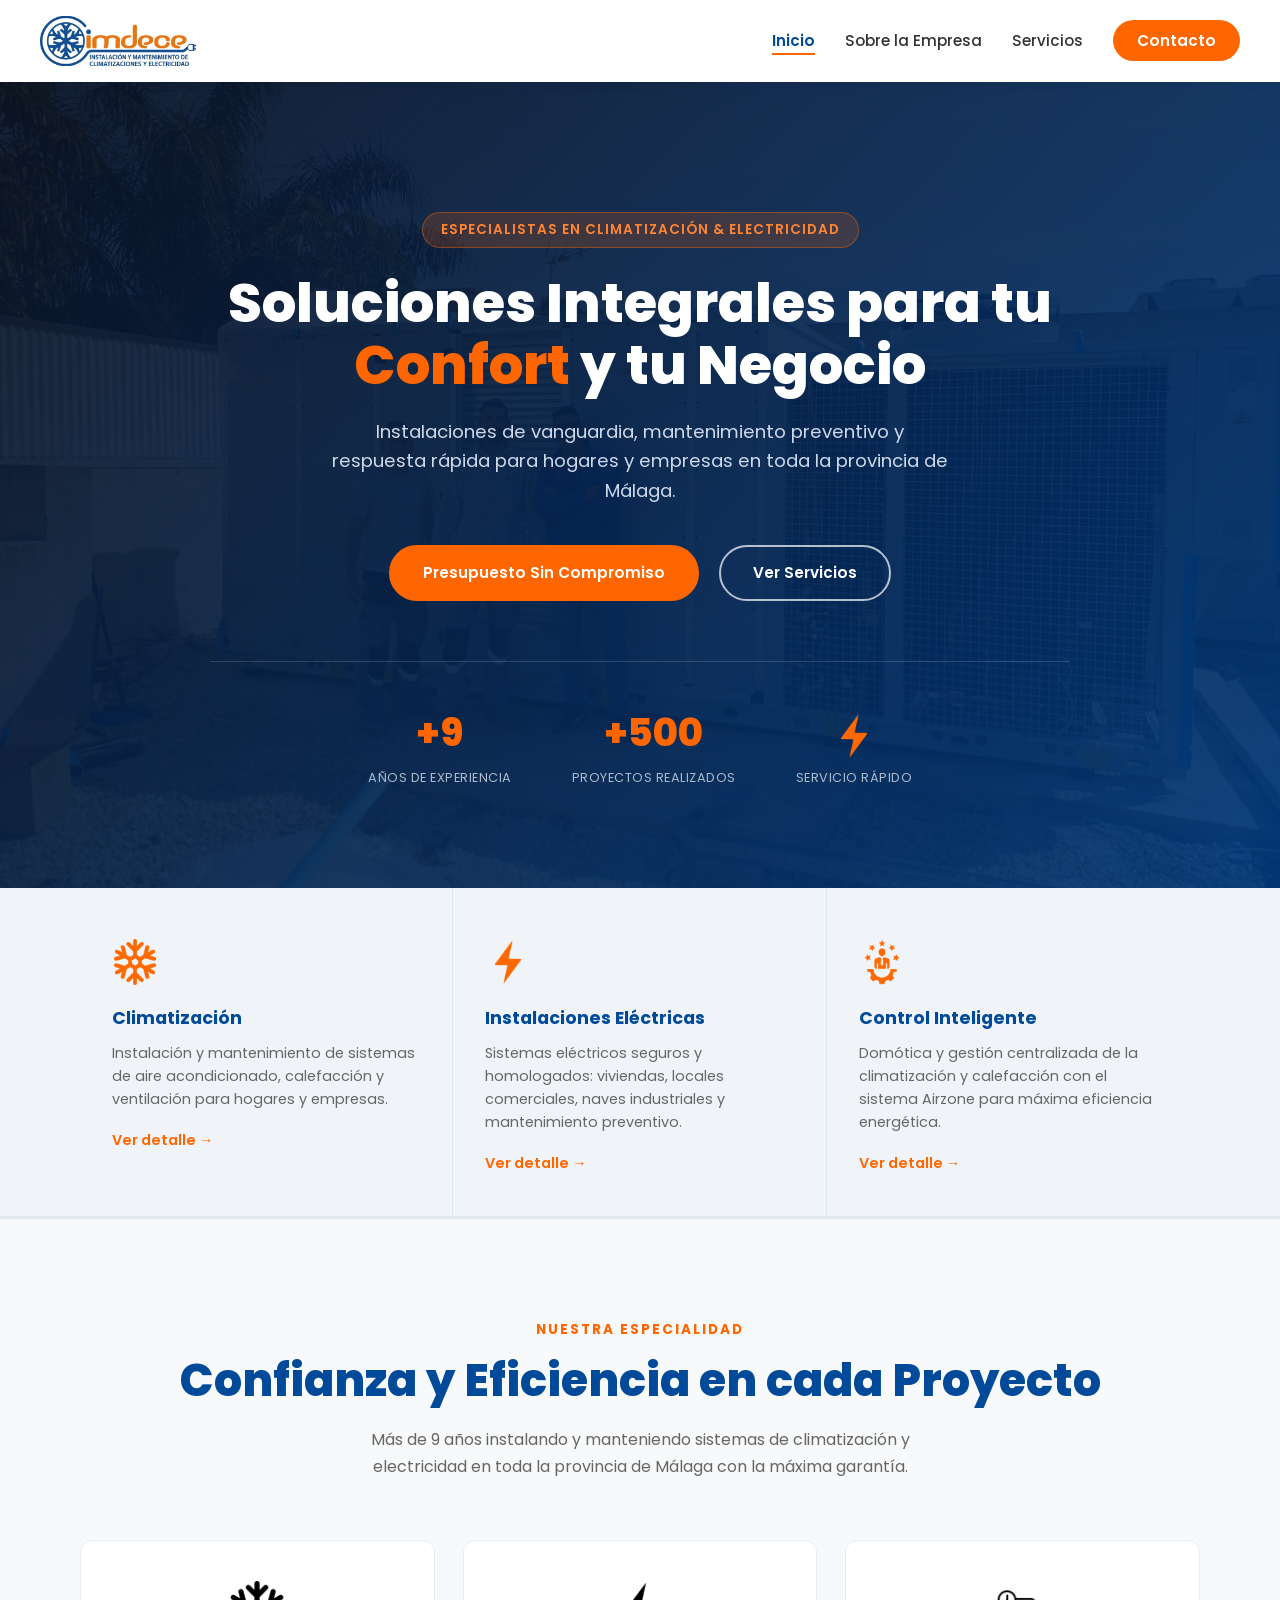
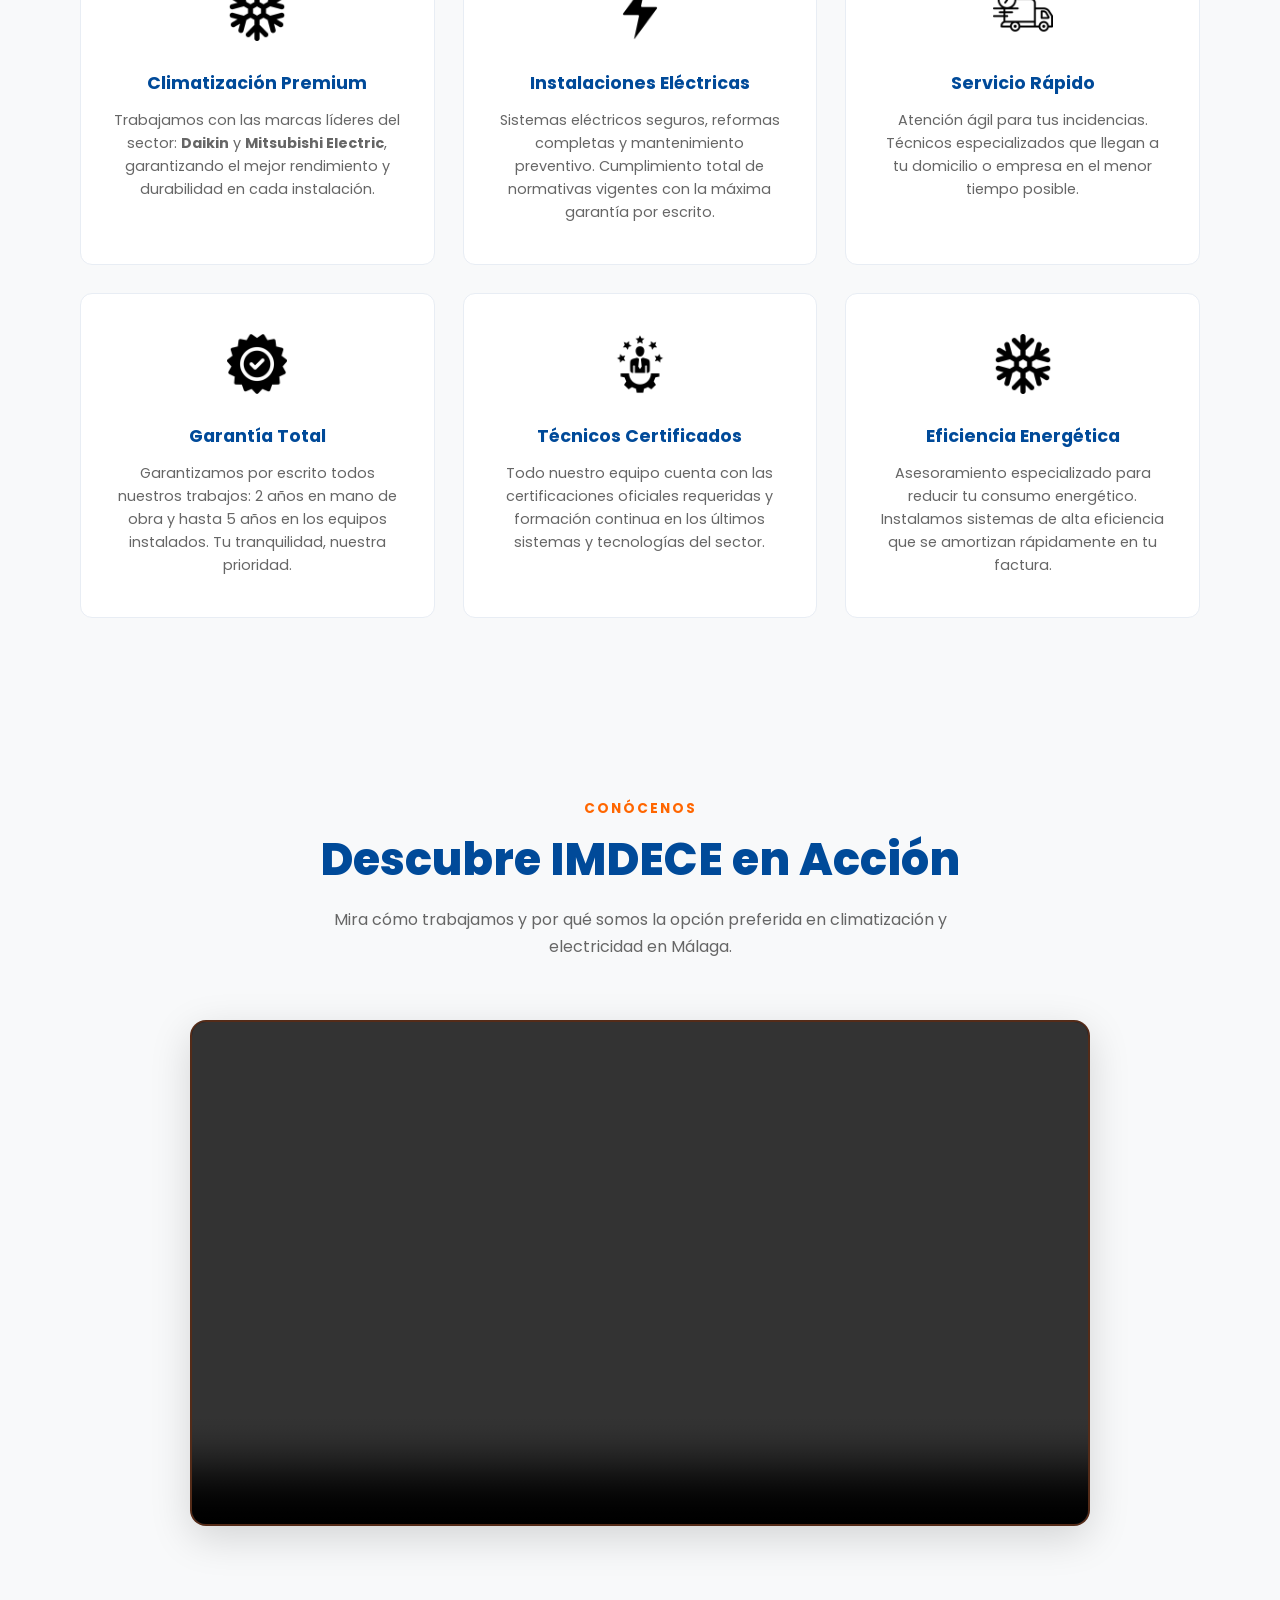
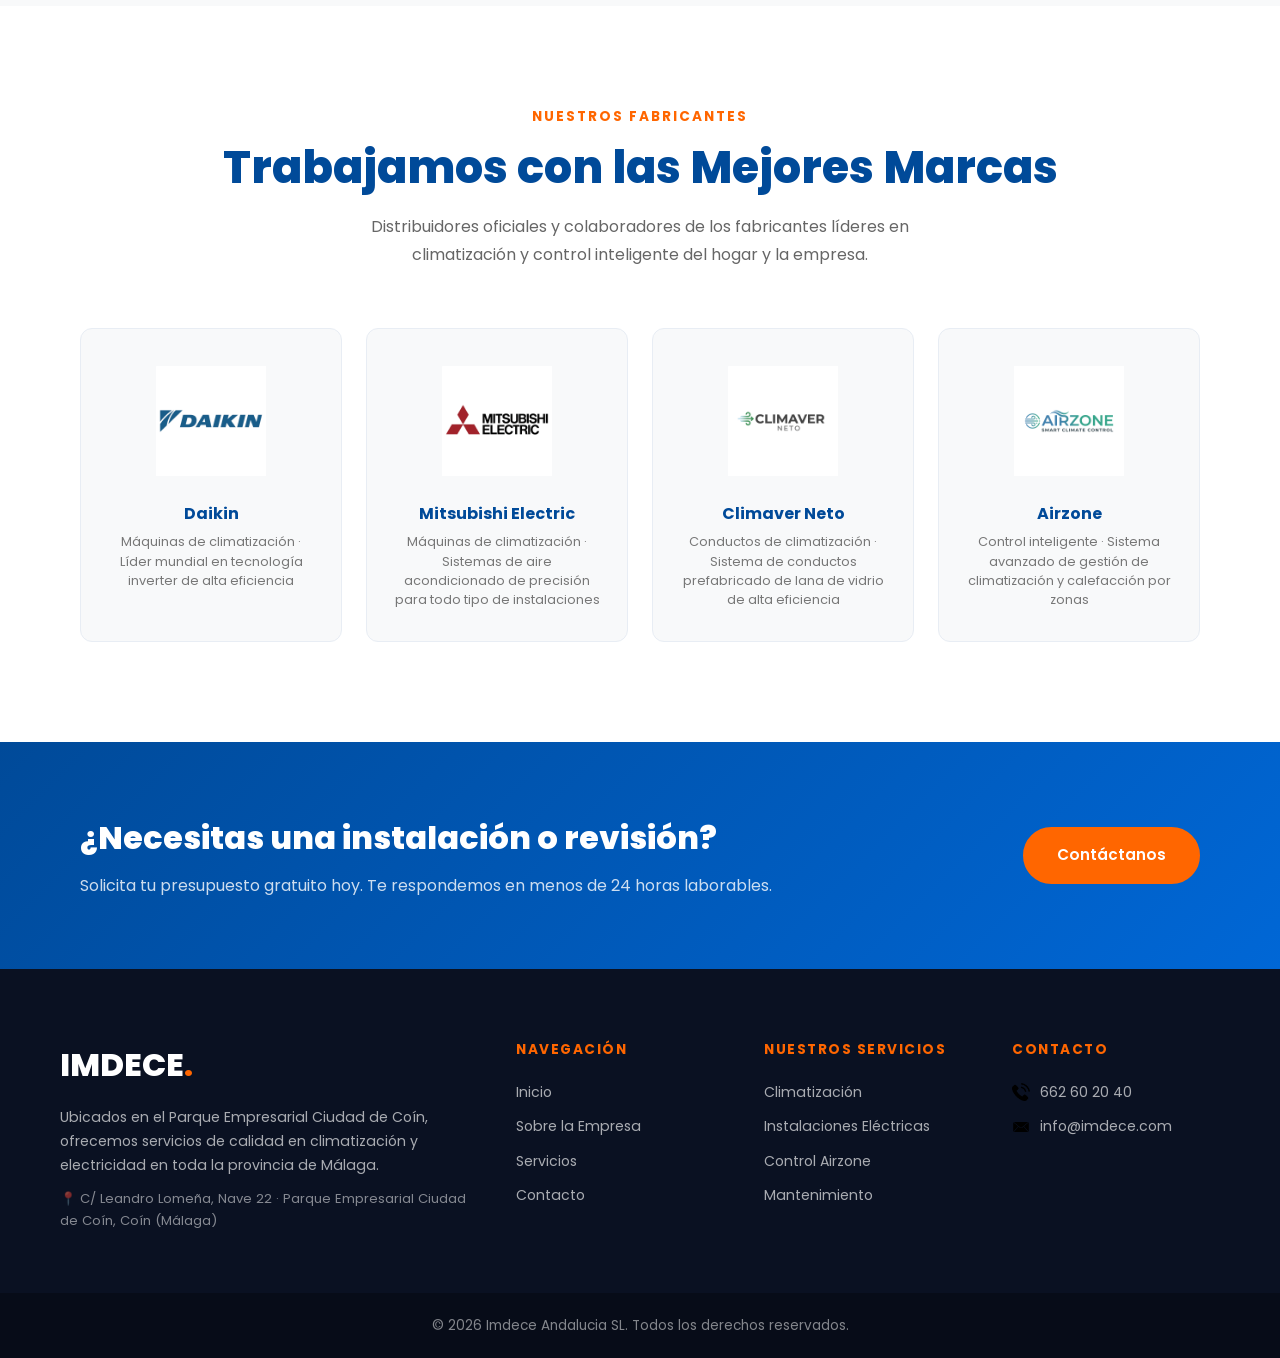
==== commit c3488691: "subo cosas" ====
--- a/index.html
+++ b/index.html
@@ -302,4 +302,4 @@
     <script src="js/javascript.js"></script>
 </body>
 
-</html>
+</html>
--- a/styles.css
+++ b/styles.css
@@ -204,6 +204,13 @@
     color: #ff6600;
 }
 
+.stat-numero img {
+    height: 1.2em;
+    width: auto;
+    vertical-align: middle;
+    filter: brightness(0) saturate(100%) invert(43%) sepia(96%) saturate(2318%) hue-rotate(1deg) brightness(103%) contrast(104%);
+}
+
 .stat-label {
     font-size: 0.8rem;
     color: #aabacb;
@@ -291,6 +298,13 @@
     margin-bottom: 14px;
 }
 
+.trs-icono img {
+    height: 1.2em;
+    width: auto;
+    vertical-align: middle;
+    filter: brightness(0) saturate(100%) invert(43%) sepia(96%) saturate(2318%) hue-rotate(1deg) brightness(103%) contrast(104%);
+}
+
 .tarjeta-rapida-servicio h3 {
     font-size: 1.1rem;
     font-weight: 700;
@@ -420,6 +434,36 @@
     font-size: 0.9rem;
     color: #666;
     line-height: 1.6;
+}
+
+/* =========================================
+   SECCIÓN VIDEO
+========================================= */
+.seccion-video {
+    padding: 100px 0;
+    background-color: #f8f9fa;
+}
+
+.video-wrapper {
+    max-width: 900px;
+    margin: 0 auto;
+    position: relative;
+    border-radius: 20px;
+    overflow: hidden;
+    box-shadow: 0 30px 60px rgba(0, 74, 153, 0.15), 0 0 0 10px rgba(255, 102, 0, 0.05);
+    background-color: #0a1122;
+    border: 2px solid rgba(255, 102, 0, 0.3);
+    aspect-ratio: 16 / 9;
+}
+
+.video-wrapper video {
+    position: absolute;
+    top: 0;
+    left: 0;
+    width: 100%;
+    height: 100%;
+    object-fit: cover;
+    outline: none;
 }
 
 /* =========================================
@@ -747,6 +791,13 @@
     line-height: 1;
 }
 
+.cifra-numero img {
+    height: 1.2em;
+    width: auto;
+    vertical-align: middle;
+    filter: brightness(0) saturate(100%) invert(43%) sepia(96%) saturate(2318%) hue-rotate(1deg) brightness(103%) contrast(104%);
+}
+
 .cifra-label {
     font-size: 0.9rem;
     color: rgba(255, 255, 255, 0.8);
@@ -1408,15 +1459,24 @@
     text-align: center;
     box-shadow: 0 10px 30px rgba(0, 0, 0, 0.1);
     transition: transform 0.3s ease;
+    overflow: hidden;
+}
+
+.imagen-placeholder img {
+    width: 100%;
+    height: 100%;
+    object-fit: cover;
+    display: block;
 }
 
 .imagen-placeholder:hover {
     transform: scale(1.02);
 }
 
-.imagen-placeholder img {
-    width: 100%;
-    height: 350px;
+.imagen-placeholder p {
+    font-size: 1.2rem;
+    font-weight: 600;
+    margin: 0;
 }
 
 .climatizacion-img,
@@ -1701,4 +1761,45 @@
         font-size: 0.8rem;
         padding: 10px 20px;
     }
+}
+.carrusel-diapositivas {
+    position: relative;
+    width: 100%;
+    height: 450px; 
+    border-radius: 12px;
+    overflow: hidden;
+}
+
+
+.carrusel-diapositiva {
+    position: absolute;
+    top: 0;
+    left: 0;
+    width: 100%;
+    height: 100%;
+    opacity: 0;
+    visibility: hidden;
+    transition: opacity 0.5s ease-in-out; 
+    z-index: 1;
+}
+
+
+.carrusel-diapositiva.diapositiva-activa {
+    opacity: 1;
+    visibility: visible;
+    z-index: 2;
+}
+
+
+.carrusel-diapositiva img {
+    width: 100%;
+    height: 100%;
+    object-fit: cover; 
+}
+
+
+.carrusel-punto.punto-activo {
+    background-color: #ff6600 !important; 
+    opacity: 1 !important;
+    transform: scale(1.1); 
 }
